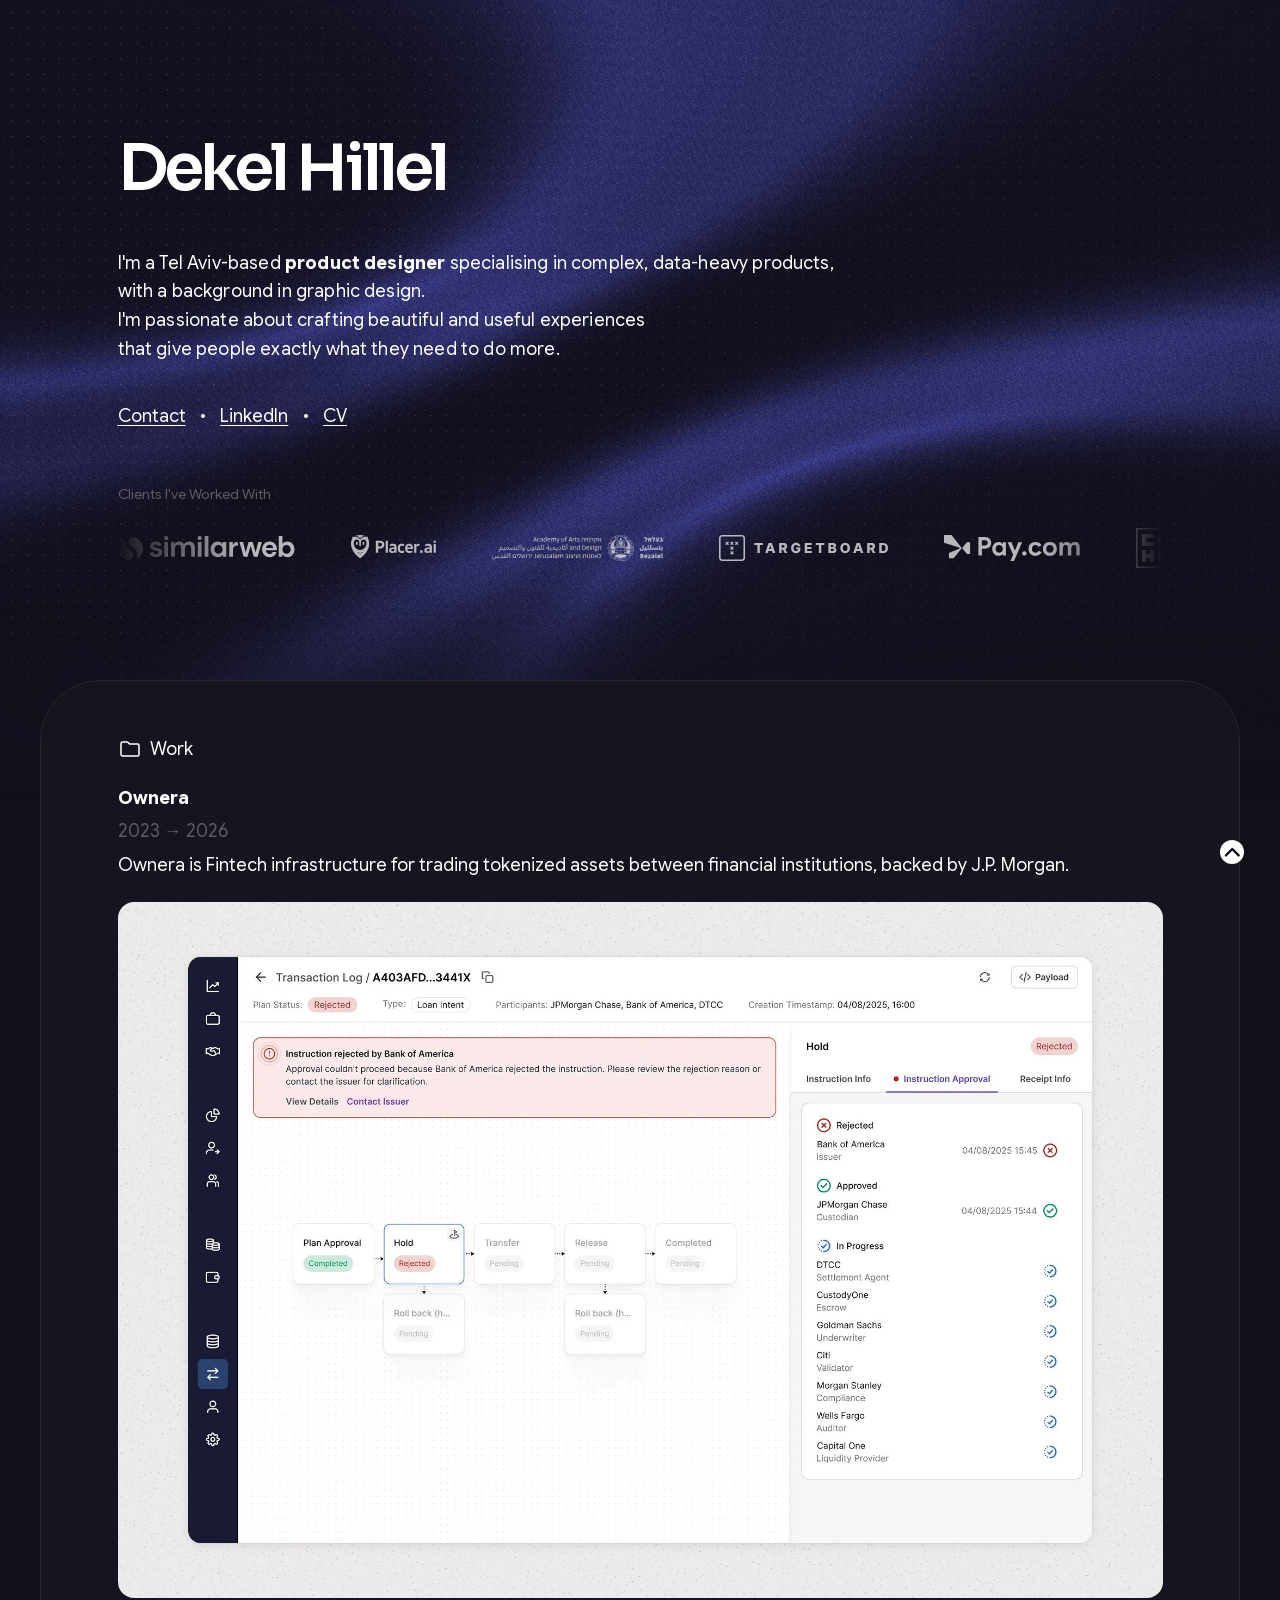
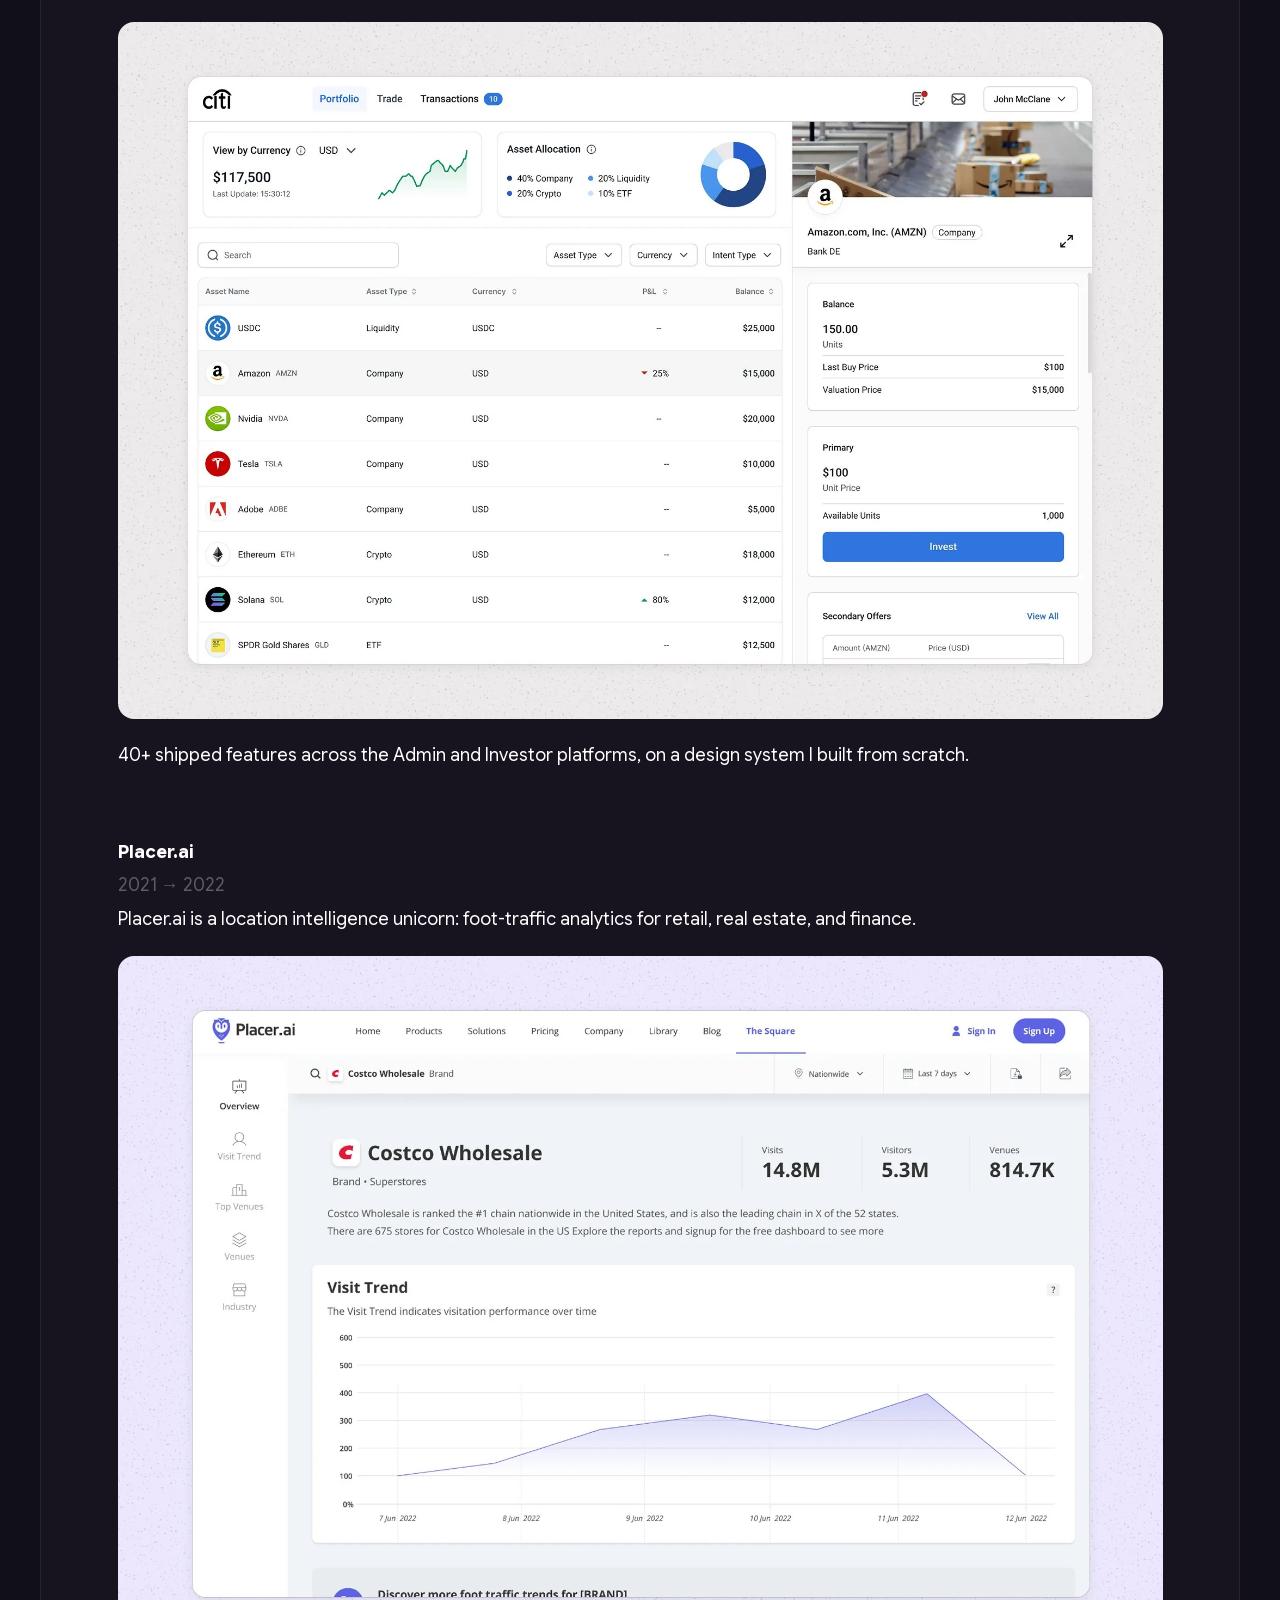
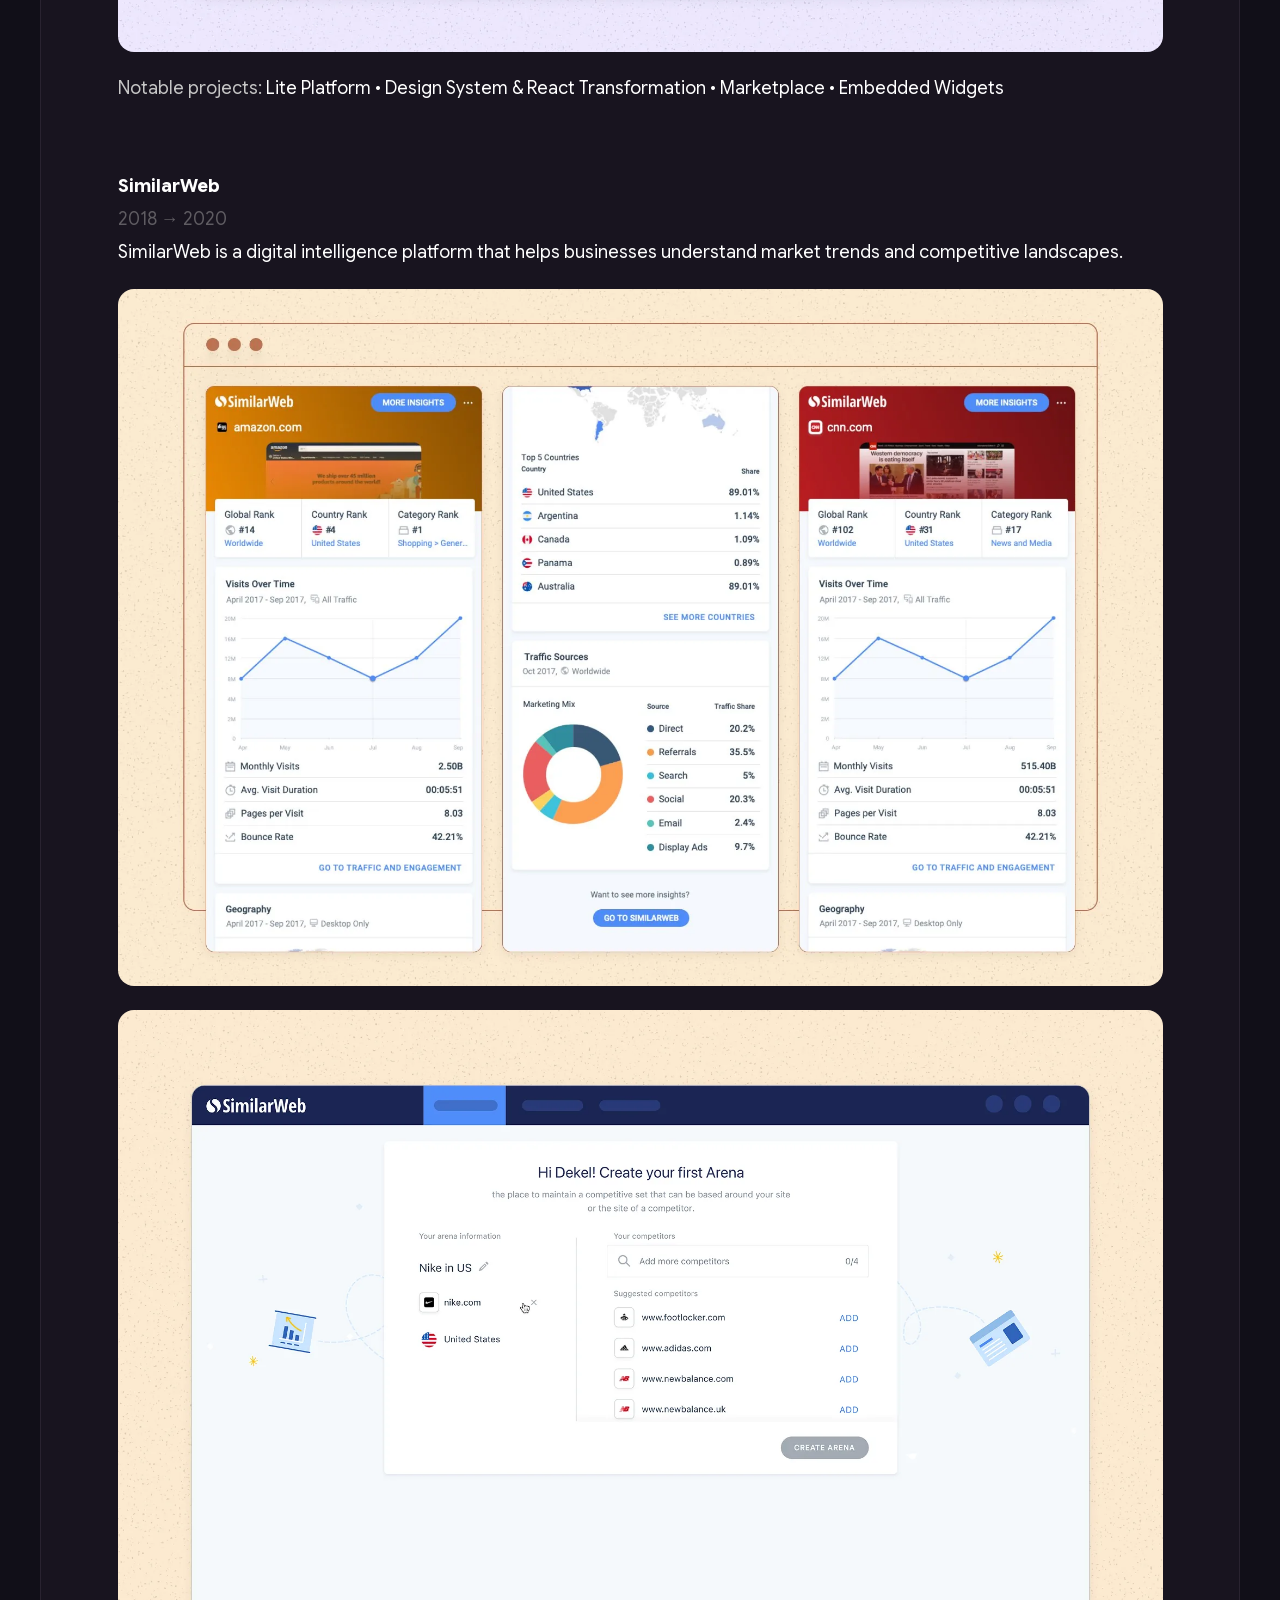
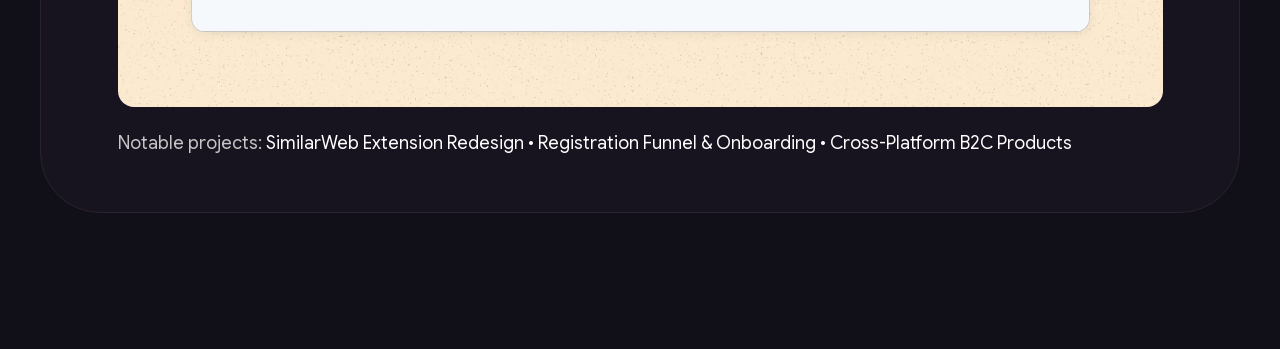
==== index.html @ 6b3a3c07 "CoHo logo: match the mono treatment of the other client logos Recolor the mark from baked-in #c6c6c6" ====
<!DOCTYPE html>
<html lang="en">
<head>
  <meta charset="UTF-8">
  <meta name="viewport" content="width=device-width, initial-scale=1.0">

  <!-- Google tag (gtag.js) -->
  <script async src="https://www.googletagmanager.com/gtag/js?id=G-BXLP0J2923"></script>
  <script>
    window.dataLayer = window.dataLayer || [];
    function gtag(){dataLayer.push(arguments);}
    gtag('js', new Date());

    gtag('config', 'G-BXLP0J2923');
  </script>
  <!-- Hotjar Tracking Code for www.dekelhillel.com -->
  <script>
    (function(h,o,t,j,a,r){
        h.hj=h.hj||function(){(h.hj.q=h.hj.q||[]).push(arguments)};
        h._hjSettings={hjid:2517369,hjsv:6};
        a=o.getElementsByTagName('head')[0];
        r=o.createElement('script');r.async=1;
        r.src=t+h._hjSettings.hjid+j+h._hjSettings.hjsv;
        a.appendChild(r);
    })(window,document,'https://static.hotjar.com/c/hotjar-','.js?sv=');
  </script>

  <!-- ── Primary SEO ─────────────────────────────────────────── -->
  <title>Dekel Hillel - Portfolio</title>
  <meta name="description" content="I'm a Tel Aviv-based product designer specialising in complex, data-heavy products, with a background in graphic design. I'm passionate about crafting beautiful and useful experiences that give people exactly what they need to do more.">
  <meta name="author" content="Dekel Hillel">
  <meta name="robots" content="index, follow">
  <link rel="canonical" href="https://dekelhillel.com/">

  <!-- ── Open Graph (Facebook, LinkedIn, WhatsApp) ───────────── -->
  <meta property="og:type"        content="website">
  <meta property="og:url"         content="https://dekelhillel.com/">
  <meta property="og:site_name"   content="Dekel Hillel">
  <meta property="og:title"       content="Dekel Hillel - Portfolio">
  <meta property="og:description" content="I'm a Tel Aviv-based product designer specialising in complex, data-heavy products, with a background in graphic design. I'm passionate about crafting beautiful and useful experiences that give people exactly what they need to do more.">
  <meta property="og:image"       content="https://dekelhillel.com/og-image.png">
  <meta property="og:image:width"  content="1200">
  <meta property="og:image:height" content="630">
  <meta property="og:image:alt"   content="Dekel Hillel">
  <meta property="og:locale"      content="en_US">

  <!-- ── Twitter / X Card ────────────────────────────────────── -->
  <meta name="twitter:card"        content="summary_large_image">
  <meta name="twitter:title"       content="Dekel Hillel - Portfolio">
  <meta name="twitter:description" content="I'm a Tel Aviv-based product designer specialising in complex, data-heavy products, with a background in graphic design. I'm passionate about crafting beautiful and useful experiences that give people exactly what they need to do more.">
  <meta name="twitter:image"       content="https://dekelhillel.com/og-image.png">
  <meta name="twitter:image:alt"   content="Dekel Hillel, Product Designer">

  <!-- ── Theme color (mobile browser chrome) ─────────────────── -->
  <meta name="theme-color" content="#110f18">

  <!-- ── Favicon ─────────────────────────────────────────────── -->
  <link rel="icon"             type="image/svg+xml"  href="/favicon.svg">
  <link rel="icon"             type="image/png" sizes="32x32" href="/favicon-32.png">
  <link rel="apple-touch-icon" sizes="180x180"       href="/apple-touch-icon.png">

  <!-- ── Structured data (Google Rich Results) ───────────────── -->
  <script type="application/ld+json">
  {
    "@context": "https://schema.org",
    "@type": "Person",
    "name": "Dekel Hillel",
    "url": "https://dekelhillel.com",
    "jobTitle": "Product Designer",
    "description": "I'm a Tel Aviv-based product designer specialising in complex, data-heavy products, with a background in graphic design. I'm passionate about crafting beautiful and useful experiences that give people exactly what they need to do more.",
    "sameAs": [
      "https://www.linkedin.com/in/dekelhillel/"
    ],
    "email": "mailto:h.dekel@gmail.com",
    "knowsAbout": ["Product Design", "UX Design", "B2B SaaS", "Design Systems", "Fintech"]
  }
  </script>

  <!-- ── Self-hosted fonts (same faces, no third-party) ─────── -->
  <link rel="preload" href="/fonts/manrope-800-latin.woff2" as="font" type="font/woff2" crossorigin>
  <link rel="preload" href="/fonts/sora-600-latin.woff2" as="font" type="font/woff2" crossorigin>
  <link rel="preload" href="/fonts/gsf-latin.woff2" as="font" type="font/woff2" crossorigin>

  <!-- Marks JS availability before first paint, so the reveal-on-scroll
       hidden state only ever applies when the script can undo it -->
  <script>document.documentElement.classList.add('js');</script>

  <style>
/* Google Sans Flex math */
@font-face {
  font-family: 'Google Sans Flex';
  font-style: normal;
  font-weight: 400;
  font-stretch: 100%;
  font-display: swap;
  src: url(/fonts/gsf-math.woff2) format('woff2');
  unicode-range: U+0302-0303, U+0305, U+0307-0308, U+0310, U+0312, U+0315, U+031A, U+0326-0327, U+032C, U+032F-0330, U+0332-0333, U+0338, U+033A, U+0346, U+034D, U+0391-03A1, U+03A3-03A9, U+03B1-03C9, U+03D1, U+03D5-03D6, U+03F0-03F1, U+03F4-03F5, U+2016-2017, U+2034-2038, U+203C, U+2040, U+2043, U+2047, U+2050, U+2057, U+205F, U+2070-2071, U+2074-208E, U+2090-209C, U+20D0-20DC, U+20E1, U+20E5-20EF, U+2100-2112, U+2114-2115, U+2117-2121, U+2123-214F, U+2190, U+2192, U+2194-21AE, U+21B0-21E5, U+21F1-21F2, U+21F4-2211, U+2213-2214, U+2216-22FF, U+2308-230B, U+2310, U+2319, U+231C-2321, U+2336-237A, U+237C, U+2395, U+239B-23B7, U+23D0, U+23DC-23E1, U+2474-2475, U+25AF, U+25B3, U+25B7, U+25BD, U+25C1, U+25CA, U+25CC, U+25FB, U+266D-266F, U+27C0-27FF, U+2900-2AFF, U+2B0E-2B11, U+2B30-2B4C, U+2BFE, U+3030, U+FF5B, U+FF5D, U+1D400-1D7FF, U+1EE00-1EEFF;
}
/* Google Sans Flex symbols */
@font-face {
  font-family: 'Google Sans Flex';
  font-style: normal;
  font-weight: 400;
  font-stretch: 100%;
  font-display: swap;
  src: url(/fonts/gsf-symbols.woff2) format('woff2');
  unicode-range: U+0001-000C, U+000E-001F, U+007F-009F, U+20DD-20E0, U+20E2-20E4, U+2150-218F, U+2190, U+2192, U+2194-2199, U+21AF, U+21E6-21F0, U+21F3, U+2218-2219, U+2299, U+22C4-22C6, U+2300-243F, U+2440-244A, U+2460-24FF, U+25A0-27BF, U+2800-28FF, U+2921-2922, U+2981, U+29BF, U+29EB, U+2B00-2BFF, U+4DC0-4DFF, U+FFF9-FFFB, U+10140-1018E, U+10190-1019C, U+101A0, U+101D0-101FD, U+102E0-102FB, U+10E60-10E7E, U+1D2C0-1D2D3, U+1D2E0-1D37F, U+1F000-1F0FF, U+1F100-1F1AD, U+1F1E6-1F1FF, U+1F30D-1F30F, U+1F315, U+1F31C, U+1F31E, U+1F320-1F32C, U+1F336, U+1F378, U+1F37D, U+1F382, U+1F393-1F39F, U+1F3A7-1F3A8, U+1F3AC-1F3AF, U+1F3C2, U+1F3C4-1F3C6, U+1F3CA-1F3CE, U+1F3D4-1F3E0, U+1F3ED, U+1F3F1-1F3F3, U+1F3F5-1F3F7, U+1F408, U+1F415, U+1F41F, U+1F426, U+1F43F, U+1F441-1F442, U+1F444, U+1F446-1F449, U+1F44C-1F44E, U+1F453, U+1F46A, U+1F47D, U+1F4A3, U+1F4B0, U+1F4B3, U+1F4B9, U+1F4BB, U+1F4BF, U+1F4C8-1F4CB, U+1F4D6, U+1F4DA, U+1F4DF, U+1F4E3-1F4E6, U+1F4EA-1F4ED, U+1F4F7, U+1F4F9-1F4FB, U+1F4FD-1F4FE, U+1F503, U+1F507-1F50B, U+1F50D, U+1F512-1F513, U+1F53E-1F54A, U+1F54F-1F5FA, U+1F610, U+1F650-1F67F, U+1F687, U+1F68D, U+1F691, U+1F694, U+1F698, U+1F6AD, U+1F6B2, U+1F6B9-1F6BA, U+1F6BC, U+1F6C6-1F6CF, U+1F6D3-1F6D7, U+1F6E0-1F6EA, U+1F6F0-1F6F3, U+1F6F7-1F6FC, U+1F700-1F7FF, U+1F800-1F80B, U+1F810-1F847, U+1F850-1F859, U+1F860-1F887, U+1F890-1F8AD, U+1F8B0-1F8BB, U+1F8C0-1F8C1, U+1F900-1F90B, U+1F93B, U+1F946, U+1F984, U+1F996, U+1F9E9, U+1FA00-1FA6F, U+1FA70-1FA7C, U+1FA80-1FA89, U+1FA8F-1FAC6, U+1FACE-1FADC, U+1FADF-1FAE9, U+1FAF0-1FAF8, U+1FB00-1FBFF;
}
/* Google Sans Flex latin-ext */
@font-face {
  font-family: 'Google Sans Flex';
  font-style: normal;
  font-weight: 400;
  font-stretch: 100%;
  font-display: swap;
  src: url(/fonts/gsf-latin-ext.woff2) format('woff2');
  unicode-range: U+0100-02BA, U+02BD-02C5, U+02C7-02CC, U+02CE-02D7, U+02DD-02FF, U+0304, U+0308, U+0329, U+1D00-1DBF, U+1E00-1E9F, U+1EF2-1EFF, U+2020, U+20A0-20AB, U+20AD-20C0, U+2113, U+2C60-2C7F, U+A720-A7FF;
}
/* Google Sans Flex latin */
@font-face {
  font-family: 'Google Sans Flex';
  font-style: normal;
  font-weight: 400;
  font-stretch: 100%;
  font-display: swap;
  src: url(/fonts/gsf-latin.woff2) format('woff2');
  unicode-range: U+0000-00FF, U+0131, U+0152-0153, U+02BB-02BC, U+02C6, U+02DA, U+02DC, U+0304, U+0308, U+0329, U+2000-206F, U+20AC, U+2122, U+2191, U+2193, U+2212, U+2215, U+FEFF, U+FFFD;
}
/* Google Sans Flex math */
@font-face {
  font-family: 'Google Sans Flex';
  font-style: normal;
  font-weight: 500;
  font-stretch: 100%;
  font-display: swap;
  src: url(/fonts/gsf-math.woff2) format('woff2');
  unicode-range: U+0302-0303, U+0305, U+0307-0308, U+0310, U+0312, U+0315, U+031A, U+0326-0327, U+032C, U+032F-0330, U+0332-0333, U+0338, U+033A, U+0346, U+034D, U+0391-03A1, U+03A3-03A9, U+03B1-03C9, U+03D1, U+03D5-03D6, U+03F0-03F1, U+03F4-03F5, U+2016-2017, U+2034-2038, U+203C, U+2040, U+2043, U+2047, U+2050, U+2057, U+205F, U+2070-2071, U+2074-208E, U+2090-209C, U+20D0-20DC, U+20E1, U+20E5-20EF, U+2100-2112, U+2114-2115, U+2117-2121, U+2123-214F, U+2190, U+2192, U+2194-21AE, U+21B0-21E5, U+21F1-21F2, U+21F4-2211, U+2213-2214, U+2216-22FF, U+2308-230B, U+2310, U+2319, U+231C-2321, U+2336-237A, U+237C, U+2395, U+239B-23B7, U+23D0, U+23DC-23E1, U+2474-2475, U+25AF, U+25B3, U+25B7, U+25BD, U+25C1, U+25CA, U+25CC, U+25FB, U+266D-266F, U+27C0-27FF, U+2900-2AFF, U+2B0E-2B11, U+2B30-2B4C, U+2BFE, U+3030, U+FF5B, U+FF5D, U+1D400-1D7FF, U+1EE00-1EEFF;
}
/* Google Sans Flex symbols */
@font-face {
  font-family: 'Google Sans Flex';
  font-style: normal;
  font-weight: 500;
  font-stretch: 100%;
  font-display: swap;
  src: url(/fonts/gsf-symbols.woff2) format('woff2');
  unicode-range: U+0001-000C, U+000E-001F, U+007F-009F, U+20DD-20E0, U+20E2-20E4, U+2150-218F, U+2190, U+2192, U+2194-2199, U+21AF, U+21E6-21F0, U+21F3, U+2218-2219, U+2299, U+22C4-22C6, U+2300-243F, U+2440-244A, U+2460-24FF, U+25A0-27BF, U+2800-28FF, U+2921-2922, U+2981, U+29BF, U+29EB, U+2B00-2BFF, U+4DC0-4DFF, U+FFF9-FFFB, U+10140-1018E, U+10190-1019C, U+101A0, U+101D0-101FD, U+102E0-102FB, U+10E60-10E7E, U+1D2C0-1D2D3, U+1D2E0-1D37F, U+1F000-1F0FF, U+1F100-1F1AD, U+1F1E6-1F1FF, U+1F30D-1F30F, U+1F315, U+1F31C, U+1F31E, U+1F320-1F32C, U+1F336, U+1F378, U+1F37D, U+1F382, U+1F393-1F39F, U+1F3A7-1F3A8, U+1F3AC-1F3AF, U+1F3C2, U+1F3C4-1F3C6, U+1F3CA-1F3CE, U+1F3D4-1F3E0, U+1F3ED, U+1F3F1-1F3F3, U+1F3F5-1F3F7, U+1F408, U+1F415, U+1F41F, U+1F426, U+1F43F, U+1F441-1F442, U+1F444, U+1F446-1F449, U+1F44C-1F44E, U+1F453, U+1F46A, U+1F47D, U+1F4A3, U+1F4B0, U+1F4B3, U+1F4B9, U+1F4BB, U+1F4BF, U+1F4C8-1F4CB, U+1F4D6, U+1F4DA, U+1F4DF, U+1F4E3-1F4E6, U+1F4EA-1F4ED, U+1F4F7, U+1F4F9-1F4FB, U+1F4FD-1F4FE, U+1F503, U+1F507-1F50B, U+1F50D, U+1F512-1F513, U+1F53E-1F54A, U+1F54F-1F5FA, U+1F610, U+1F650-1F67F, U+1F687, U+1F68D, U+1F691, U+1F694, U+1F698, U+1F6AD, U+1F6B2, U+1F6B9-1F6BA, U+1F6BC, U+1F6C6-1F6CF, U+1F6D3-1F6D7, U+1F6E0-1F6EA, U+1F6F0-1F6F3, U+1F6F7-1F6FC, U+1F700-1F7FF, U+1F800-1F80B, U+1F810-1F847, U+1F850-1F859, U+1F860-1F887, U+1F890-1F8AD, U+1F8B0-1F8BB, U+1F8C0-1F8C1, U+1F900-1F90B, U+1F93B, U+1F946, U+1F984, U+1F996, U+1F9E9, U+1FA00-1FA6F, U+1FA70-1FA7C, U+1FA80-1FA89, U+1FA8F-1FAC6, U+1FACE-1FADC, U+1FADF-1FAE9, U+1FAF0-1FAF8, U+1FB00-1FBFF;
}
/* Google Sans Flex latin-ext */
@font-face {
  font-family: 'Google Sans Flex';
  font-style: normal;
  font-weight: 500;
  font-stretch: 100%;
  font-display: swap;
  src: url(/fonts/gsf-latin-ext.woff2) format('woff2');
  unicode-range: U+0100-02BA, U+02BD-02C5, U+02C7-02CC, U+02CE-02D7, U+02DD-02FF, U+0304, U+0308, U+0329, U+1D00-1DBF, U+1E00-1E9F, U+1EF2-1EFF, U+2020, U+20A0-20AB, U+20AD-20C0, U+2113, U+2C60-2C7F, U+A720-A7FF;
}
/* Google Sans Flex latin */
@font-face {
  font-family: 'Google Sans Flex';
  font-style: normal;
  font-weight: 500;
  font-stretch: 100%;
  font-display: swap;
  src: url(/fonts/gsf-latin.woff2) format('woff2');
  unicode-range: U+0000-00FF, U+0131, U+0152-0153, U+02BB-02BC, U+02C6, U+02DA, U+02DC, U+0304, U+0308, U+0329, U+2000-206F, U+20AC, U+2122, U+2191, U+2193, U+2212, U+2215, U+FEFF, U+FFFD;
}
/* Google Sans Flex math */
@font-face {
  font-family: 'Google Sans Flex';
  font-style: normal;
  font-weight: 600;
  font-stretch: 100%;
  font-display: swap;
  src: url(/fonts/gsf-math.woff2) format('woff2');
  unicode-range: U+0302-0303, U+0305, U+0307-0308, U+0310, U+0312, U+0315, U+031A, U+0326-0327, U+032C, U+032F-0330, U+0332-0333, U+0338, U+033A, U+0346, U+034D, U+0391-03A1, U+03A3-03A9, U+03B1-03C9, U+03D1, U+03D5-03D6, U+03F0-03F1, U+03F4-03F5, U+2016-2017, U+2034-2038, U+203C, U+2040, U+2043, U+2047, U+2050, U+2057, U+205F, U+2070-2071, U+2074-208E, U+2090-209C, U+20D0-20DC, U+20E1, U+20E5-20EF, U+2100-2112, U+2114-2115, U+2117-2121, U+2123-214F, U+2190, U+2192, U+2194-21AE, U+21B0-21E5, U+21F1-21F2, U+21F4-2211, U+2213-2214, U+2216-22FF, U+2308-230B, U+2310, U+2319, U+231C-2321, U+2336-237A, U+237C, U+2395, U+239B-23B7, U+23D0, U+23DC-23E1, U+2474-2475, U+25AF, U+25B3, U+25B7, U+25BD, U+25C1, U+25CA, U+25CC, U+25FB, U+266D-266F, U+27C0-27FF, U+2900-2AFF, U+2B0E-2B11, U+2B30-2B4C, U+2BFE, U+3030, U+FF5B, U+FF5D, U+1D400-1D7FF, U+1EE00-1EEFF;
}
/* Google Sans Flex symbols */
@font-face {
  font-family: 'Google Sans Flex';
  font-style: normal;
  font-weight: 600;
  font-stretch: 100%;
  font-display: swap;
  src: url(/fonts/gsf-symbols.woff2) format('woff2');
  unicode-range: U+0001-000C, U+000E-001F, U+007F-009F, U+20DD-20E0, U+20E2-20E4, U+2150-218F, U+2190, U+2192, U+2194-2199, U+21AF, U+21E6-21F0, U+21F3, U+2218-2219, U+2299, U+22C4-22C6, U+2300-243F, U+2440-244A, U+2460-24FF, U+25A0-27BF, U+2800-28FF, U+2921-2922, U+2981, U+29BF, U+29EB, U+2B00-2BFF, U+4DC0-4DFF, U+FFF9-FFFB, U+10140-1018E, U+10190-1019C, U+101A0, U+101D0-101FD, U+102E0-102FB, U+10E60-10E7E, U+1D2C0-1D2D3, U+1D2E0-1D37F, U+1F000-1F0FF, U+1F100-1F1AD, U+1F1E6-1F1FF, U+1F30D-1F30F, U+1F315, U+1F31C, U+1F31E, U+1F320-1F32C, U+1F336, U+1F378, U+1F37D, U+1F382, U+1F393-1F39F, U+1F3A7-1F3A8, U+1F3AC-1F3AF, U+1F3C2, U+1F3C4-1F3C6, U+1F3CA-1F3CE, U+1F3D4-1F3E0, U+1F3ED, U+1F3F1-1F3F3, U+1F3F5-1F3F7, U+1F408, U+1F415, U+1F41F, U+1F426, U+1F43F, U+1F441-1F442, U+1F444, U+1F446-1F449, U+1F44C-1F44E, U+1F453, U+1F46A, U+1F47D, U+1F4A3, U+1F4B0, U+1F4B3, U+1F4B9, U+1F4BB, U+1F4BF, U+1F4C8-1F4CB, U+1F4D6, U+1F4DA, U+1F4DF, U+1F4E3-1F4E6, U+1F4EA-1F4ED, U+1F4F7, U+1F4F9-1F4FB, U+1F4FD-1F4FE, U+1F503, U+1F507-1F50B, U+1F50D, U+1F512-1F513, U+1F53E-1F54A, U+1F54F-1F5FA, U+1F610, U+1F650-1F67F, U+1F687, U+1F68D, U+1F691, U+1F694, U+1F698, U+1F6AD, U+1F6B2, U+1F6B9-1F6BA, U+1F6BC, U+1F6C6-1F6CF, U+1F6D3-1F6D7, U+1F6E0-1F6EA, U+1F6F0-1F6F3, U+1F6F7-1F6FC, U+1F700-1F7FF, U+1F800-1F80B, U+1F810-1F847, U+1F850-1F859, U+1F860-1F887, U+1F890-1F8AD, U+1F8B0-1F8BB, U+1F8C0-1F8C1, U+1F900-1F90B, U+1F93B, U+1F946, U+1F984, U+1F996, U+1F9E9, U+1FA00-1FA6F, U+1FA70-1FA7C, U+1FA80-1FA89, U+1FA8F-1FAC6, U+1FACE-1FADC, U+1FADF-1FAE9, U+1FAF0-1FAF8, U+1FB00-1FBFF;
}
/* Google Sans Flex latin-ext */
@font-face {
  font-family: 'Google Sans Flex';
  font-style: normal;
  font-weight: 600;
  font-stretch: 100%;
  font-display: swap;
  src: url(/fonts/gsf-latin-ext.woff2) format('woff2');
  unicode-range: U+0100-02BA, U+02BD-02C5, U+02C7-02CC, U+02CE-02D7, U+02DD-02FF, U+0304, U+0308, U+0329, U+1D00-1DBF, U+1E00-1E9F, U+1EF2-1EFF, U+2020, U+20A0-20AB, U+20AD-20C0, U+2113, U+2C60-2C7F, U+A720-A7FF;
}
/* Google Sans Flex latin */
@font-face {
  font-family: 'Google Sans Flex';
  font-style: normal;
  font-weight: 600;
  font-stretch: 100%;
  font-display: swap;
  src: url(/fonts/gsf-latin.woff2) format('woff2');
  unicode-range: U+0000-00FF, U+0131, U+0152-0153, U+02BB-02BC, U+02C6, U+02DA, U+02DC, U+0304, U+0308, U+0329, U+2000-206F, U+20AC, U+2122, U+2191, U+2193, U+2212, U+2215, U+FEFF, U+FFFD;
}
/* Google Sans Flex math */
@font-face {
  font-family: 'Google Sans Flex';
  font-style: normal;
  font-weight: 700;
  font-stretch: 100%;
  font-display: swap;
  src: url(/fonts/gsf-math.woff2) format('woff2');
  unicode-range: U+0302-0303, U+0305, U+0307-0308, U+0310, U+0312, U+0315, U+031A, U+0326-0327, U+032C, U+032F-0330, U+0332-0333, U+0338, U+033A, U+0346, U+034D, U+0391-03A1, U+03A3-03A9, U+03B1-03C9, U+03D1, U+03D5-03D6, U+03F0-03F1, U+03F4-03F5, U+2016-2017, U+2034-2038, U+203C, U+2040, U+2043, U+2047, U+2050, U+2057, U+205F, U+2070-2071, U+2074-208E, U+2090-209C, U+20D0-20DC, U+20E1, U+20E5-20EF, U+2100-2112, U+2114-2115, U+2117-2121, U+2123-214F, U+2190, U+2192, U+2194-21AE, U+21B0-21E5, U+21F1-21F2, U+21F4-2211, U+2213-2214, U+2216-22FF, U+2308-230B, U+2310, U+2319, U+231C-2321, U+2336-237A, U+237C, U+2395, U+239B-23B7, U+23D0, U+23DC-23E1, U+2474-2475, U+25AF, U+25B3, U+25B7, U+25BD, U+25C1, U+25CA, U+25CC, U+25FB, U+266D-266F, U+27C0-27FF, U+2900-2AFF, U+2B0E-2B11, U+2B30-2B4C, U+2BFE, U+3030, U+FF5B, U+FF5D, U+1D400-1D7FF, U+1EE00-1EEFF;
}
/* Google Sans Flex symbols */
@font-face {
  font-family: 'Google Sans Flex';
  font-style: normal;
  font-weight: 700;
  font-stretch: 100%;
  font-display: swap;
  src: url(/fonts/gsf-symbols.woff2) format('woff2');
  unicode-range: U+0001-000C, U+000E-001F, U+007F-009F, U+20DD-20E0, U+20E2-20E4, U+2150-218F, U+2190, U+2192, U+2194-2199, U+21AF, U+21E6-21F0, U+21F3, U+2218-2219, U+2299, U+22C4-22C6, U+2300-243F, U+2440-244A, U+2460-24FF, U+25A0-27BF, U+2800-28FF, U+2921-2922, U+2981, U+29BF, U+29EB, U+2B00-2BFF, U+4DC0-4DFF, U+FFF9-FFFB, U+10140-1018E, U+10190-1019C, U+101A0, U+101D0-101FD, U+102E0-102FB, U+10E60-10E7E, U+1D2C0-1D2D3, U+1D2E0-1D37F, U+1F000-1F0FF, U+1F100-1F1AD, U+1F1E6-1F1FF, U+1F30D-1F30F, U+1F315, U+1F31C, U+1F31E, U+1F320-1F32C, U+1F336, U+1F378, U+1F37D, U+1F382, U+1F393-1F39F, U+1F3A7-1F3A8, U+1F3AC-1F3AF, U+1F3C2, U+1F3C4-1F3C6, U+1F3CA-1F3CE, U+1F3D4-1F3E0, U+1F3ED, U+1F3F1-1F3F3, U+1F3F5-1F3F7, U+1F408, U+1F415, U+1F41F, U+1F426, U+1F43F, U+1F441-1F442, U+1F444, U+1F446-1F449, U+1F44C-1F44E, U+1F453, U+1F46A, U+1F47D, U+1F4A3, U+1F4B0, U+1F4B3, U+1F4B9, U+1F4BB, U+1F4BF, U+1F4C8-1F4CB, U+1F4D6, U+1F4DA, U+1F4DF, U+1F4E3-1F4E6, U+1F4EA-1F4ED, U+1F4F7, U+1F4F9-1F4FB, U+1F4FD-1F4FE, U+1F503, U+1F507-1F50B, U+1F50D, U+1F512-1F513, U+1F53E-1F54A, U+1F54F-1F5FA, U+1F610, U+1F650-1F67F, U+1F687, U+1F68D, U+1F691, U+1F694, U+1F698, U+1F6AD, U+1F6B2, U+1F6B9-1F6BA, U+1F6BC, U+1F6C6-1F6CF, U+1F6D3-1F6D7, U+1F6E0-1F6EA, U+1F6F0-1F6F3, U+1F6F7-1F6FC, U+1F700-1F7FF, U+1F800-1F80B, U+1F810-1F847, U+1F850-1F859, U+1F860-1F887, U+1F890-1F8AD, U+1F8B0-1F8BB, U+1F8C0-1F8C1, U+1F900-1F90B, U+1F93B, U+1F946, U+1F984, U+1F996, U+1F9E9, U+1FA00-1FA6F, U+1FA70-1FA7C, U+1FA80-1FA89, U+1FA8F-1FAC6, U+1FACE-1FADC, U+1FADF-1FAE9, U+1FAF0-1FAF8, U+1FB00-1FBFF;
}
/* Google Sans Flex latin-ext */
@font-face {
  font-family: 'Google Sans Flex';
  font-style: normal;
  font-weight: 700;
  font-stretch: 100%;
  font-display: swap;
  src: url(/fonts/gsf-latin-ext.woff2) format('woff2');
  unicode-range: U+0100-02BA, U+02BD-02C5, U+02C7-02CC, U+02CE-02D7, U+02DD-02FF, U+0304, U+0308, U+0329, U+1D00-1DBF, U+1E00-1E9F, U+1EF2-1EFF, U+2020, U+20A0-20AB, U+20AD-20C0, U+2113, U+2C60-2C7F, U+A720-A7FF;
}
/* Google Sans Flex latin */
@font-face {
  font-family: 'Google Sans Flex';
  font-style: normal;
  font-weight: 700;
  font-stretch: 100%;
  font-display: swap;
  src: url(/fonts/gsf-latin.woff2) format('woff2');
  unicode-range: U+0000-00FF, U+0131, U+0152-0153, U+02BB-02BC, U+02C6, U+02DA, U+02DC, U+0304, U+0308, U+0329, U+2000-206F, U+20AC, U+2122, U+2191, U+2193, U+2212, U+2215, U+FEFF, U+FFFD;
}
/* Manrope latin-ext */
@font-face {
  font-family: 'Manrope';
  font-style: normal;
  font-weight: 800;
  font-display: swap;
  src: url(/fonts/manrope-800-latin-ext.woff2) format('woff2');
  unicode-range: U+0100-02BA, U+02BD-02C5, U+02C7-02CC, U+02CE-02D7, U+02DD-02FF, U+0304, U+0308, U+0329, U+1D00-1DBF, U+1E00-1E9F, U+1EF2-1EFF, U+2020, U+20A0-20AB, U+20AD-20C0, U+2113, U+2C60-2C7F, U+A720-A7FF;
}
/* Manrope latin */
@font-face {
  font-family: 'Manrope';
  font-style: normal;
  font-weight: 800;
  font-display: swap;
  src: url(/fonts/manrope-800-latin.woff2) format('woff2');
  unicode-range: U+0000-00FF, U+0131, U+0152-0153, U+02BB-02BC, U+02C6, U+02DA, U+02DC, U+0304, U+0308, U+0329, U+2000-206F, U+20AC, U+2122, U+2191, U+2193, U+2212, U+2215, U+FEFF, U+FFFD;
}
/* Sora latin */
@font-face {
  font-family: 'Sora';
  font-style: normal;
  font-weight: 600;
  font-display: swap;
  src: url(/fonts/sora-600-latin.woff2) format('woff2');
  unicode-range: U+0000-00FF, U+0131, U+0152-0153, U+02BB-02BC, U+02C6, U+02DA, U+02DC, U+0304, U+0308, U+0329, U+2000-206F, U+20AC, U+2122, U+2191, U+2193, U+2212, U+2215, U+FEFF, U+FFFD;
}

    *, *::before, *::after {
      box-sizing: border-box;
      margin: 0;
      padding: 0;
    }

    :root {
      --bg: #110f18;            /* page background */
      --card: #18141f;          /* work card background */
      --card-border: #292330;   /* work card border */
      --text: #ffffff;          /* primary text */
      --secondary: #5f5c62;     /* dates */
      --muted: #c6c6c6;         /* "Notable projects:" label */
      --font-heading: 'Sora', sans-serif;
      --font-body: 'Google Sans Flex', 'DM Sans', sans-serif;
    }

    html {
      /* Native fallback when Lenis isn't running */
      scroll-behavior: smooth;
      background: var(--bg);
      /* iOS Safari: block horizontal panning — body alone isn't enough */
      overflow-x: hidden;
      overflow-x: clip;
      -webkit-text-size-adjust: 100%;
      text-size-adjust: 100%;
    }

    body {
      background: var(--bg);
      color: var(--text);
      font-family: var(--font-body);
      font-size: 1.125rem;  /* 18px */
      line-height: 1.4;
      overflow-x: hidden;
      overflow-x: clip;
      position: relative;
      -webkit-font-smoothing: antialiased;
      -moz-osx-font-smoothing: grayscale;
    }

    .page {
      position: relative;
      z-index: 1;
      display: flex;
      flex-direction: column;
      align-items: center;
      padding: 0 40px 136px;
    }

    a {
      color: inherit;
    }

    /* ============================================================
       SMOOTH SCROLLING (Lenis)
       Lenis stamps these classes on <html> when active; native
       smooth-scrolling must be off so the two don't fight.
    ============================================================ */
    .lenis.lenis-smooth {
      scroll-behavior: auto !important;
    }

    /* ============================================================
       REVEAL ON SCROLL
       [data-reveal] elements rise 24px and fade in the first time
       they enter the viewport (see js/scroll-effects.js). Gated on
       html.js so content is never hidden when JS is unavailable.
    ============================================================ */
    .js [data-reveal] {
      opacity: 0;
      transform: translateY(24px);
      transition: opacity 0.6s ease, transform 0.6s ease;
    }

    .js [data-reveal].is-revealed {
      opacity: 1;
      transform: translateY(0);
    }

    @media (prefers-reduced-motion: reduce) {
      .js [data-reveal] {
        opacity: 1;
        transform: none;
        transition: none;
      }
    }

    /* ============================================================
       HERO
       Two layered background effects behind the content:
       ColorBends (WebGL color-blend shader) underneath and
       DotField (interactive dot grid) on top.
    ============================================================ */
    .hero {
      position: relative;
      display: flex;
      flex-direction: column;
      align-items: center;
      justify-content: center;
      min-height: 800px;
      padding: 80px 40px;
      width: 100%;
      background: #110F18;
      overflow: hidden;
    }

    .hero-bg {
      position: absolute;
      inset: 0;
      z-index: 0;
      pointer-events: none;
      -webkit-mask-image: linear-gradient(to bottom, #000 72%, transparent 100%);
              mask-image: linear-gradient(to bottom, #000 72%, transparent 100%);
    }

    .hero-bends,
    .hero-dots {
      position: absolute;
      inset: 0;
      overflow: hidden;
      /* Preloading state: layers stay hidden (showing the #110F18
         background) until the first frame has rendered, preventing
         the white-canvas flash on hard refresh */
      opacity: 0;
      transition: opacity 0.8s ease;
    }

    .hero-bg.fx-ready .hero-bends,
    .hero-bg.fx-ready .hero-dots {
      opacity: 1;
    }

    .hero-bends { z-index: 0; }
    .hero-dots  { z-index: 1; }

    .hero-bends canvas,
    .hero-dots canvas,
    .hero-dots svg {
      position: absolute;
      inset: 0;
      width: 100%;
      height: 100%;
      display: block;
    }

    /* Hero content shares the work card's 1045px content column so its
       left edge lines up with the Work label / company names below */
    .hero-inner {
      position: relative;
      z-index: 2;
      display: flex;
      flex-direction: column;
      align-items: flex-start;
      gap: 40px;
      width: 100%;
      max-width: 1045px;
    }

    .hero h1 {
      font-family: var(--font-heading);
      font-weight: 600;
      font-size: 4rem;          /* 64px */
      letter-spacing: -0.06em;  /* -4.32px at 72px, scales with size */
      line-height: normal;
    }

    .hero .intro {
      max-width: 760px;  /* keeps line length readable within the wider column */
      line-height: 1.6;
      letter-spacing: 0.16px;
      overflow-wrap: break-word;
    }

    /* Manual line breaks only where there's room; on narrow screens
       the text wraps naturally instead */
    @media (max-width: 900px) {
      .wide-only { display: none; }
    }

    .hero .intro b {
      font-weight: 700;
    }

    .contact-links {
      display: flex;
      align-items: center;
      gap: 0.8em;  /* tracks the text size across breakpoints */
      line-height: 1.4;
    }

    .contact-links a {
      color: var(--text);
      text-decoration: underline;
      text-underline-position: from-font;
      transition: text-decoration-color 0.2s ease;
    }

    .contact-links a:hover {
      text-decoration-color: #FF0000;
    }

    /* ============================================================
       CLIENTS MARQUEE
       Infinite horizontal logo strip, edge-faded — same "Framer
       infinite scroll" pattern as superfine.studio, done in plain
       CSS: the track's logo list is duplicated once and animated
       from translateX(0) to translateX(-50%) for a seamless loop.
    ============================================================ */
    .clients {
      display: flex;
      flex-direction: column;
      align-items: flex-start;
      gap: 24px;
      width: 100%;
      margin-top: 16px;
    }

    .clients-label {
      font-size: 0.875rem; /* 14px */
      color: var(--secondary);
    }

    .clients-marquee {
      width: 100%;
      overflow: hidden;
      -webkit-mask-image: linear-gradient(to right, transparent 0%, #000 12%, #000 88%, transparent 100%);
              mask-image: linear-gradient(to right, transparent 0%, #000 12%, #000 88%, transparent 100%);
    }

    .clients-track {
      display: flex;
      align-items: center;
      gap: 56px;
      width: max-content;
      animation: clients-scroll 64s linear infinite;
    }

    @keyframes clients-scroll {
      from { transform: translateX(0); }
      to { transform: translateX(-50%); }
    }

    .clients-logo {
      display: block;
      height: 26px;
      width: auto;
      flex-shrink: 0;
      opacity: 0.7;
    }

    /* pure-black exports get flipped to white so they read on the
       dark hero; CoHo's mark already ships pre-colored, so it's left as-is */
    .clients-logo.is-mono {
      filter: invert(1);
    }

    /* icon-only marks (no wordmark) read as noise at the wordmarks' height -
       scale up and de-dim so fine detail stays legible */
    .clients-logo.is-mark {
      height: 40px;
      opacity: 0.85;
    }

    @media (prefers-reduced-motion: reduce) {
      .clients-track {
        animation: none;
      }
    }

    /* ============================================================
       WORK CARD
    ============================================================ */
    .work {
      background: var(--card);
      border: 1px solid var(--card-border);
      border-radius: 60px;
      position: relative;
      z-index: 2;
      width: 1237px;
      max-width: 100%;
      padding: 80px 56px 56px;
      display: flex;
      flex-direction: column;
      align-items: center;
      gap: 24px;
    }

    .work > * {
      width: 100%;
      max-width: 1045px;
    }

    .work-header {
      display: flex;
      align-items: flex-start;
      gap: 8px;
    }

    .work-header svg {
      width: 24px;
      height: 24px;
      flex-shrink: 0;
    }

    .company {
      display: flex;
      flex-direction: column;
      gap: 8px;
    }

    .company h2 {
      font-size: 1em;  /* same as body text */
      font-weight: 700;
      line-height: 1.4;
    }

    .company .dates {
      color: var(--secondary);
    }

    .case-link {
      display: flex;
      align-items: center;
      gap: 8px;
      color: var(--text);
      text-decoration: none;
    }

    .case-link span {
      font-size: 1.5rem;  /* 24px */
      line-height: 1.4;
      text-decoration: underline;
      text-underline-position: from-font;
      overflow-wrap: break-word;
      transition: text-decoration-color 0.2s ease;
    }

    .case-link:hover span {
      text-decoration-color: #FF0000;
    }

    .case-link svg {
      width: 32px;
      height: 32px;
      flex-shrink: 0;
    }

    .shot {
      display: block;
      aspect-ratio: 1920 / 1280;
      border-radius: 16px;
      overflow: hidden;
      position: relative;
      background: #211c2a;  /* skeleton base while the image loads */
    }

    .shot::before {
      /* skeleton shimmer sweep */
      content: "";
      position: absolute;
      inset: 0;
      background: linear-gradient(100deg, transparent 35%, rgba(255, 255, 255, 0.07) 50%, transparent 65%);
      transform: translateX(-100%);
      animation: shimmer 1.4s ease-in-out infinite;
    }

    .shot picture {
      display: block;
      width: 100%;
      height: 100%;
    }

    .shot img {
      display: block;
      width: 100%;
      height: 100%;
      object-fit: cover;
      position: relative;
      opacity: 0;
      transition: opacity 0.5s ease, transform 0.6s cubic-bezier(0.2, 0.6, 0.2, 1);
    }

    a.shot img {
      will-change: transform;
    }

    a.shot:hover img {
      transform: scale(1.025);
    }

    @media (prefers-reduced-motion: reduce) {
      a.shot:hover img { transform: none; }
    }

    .shot.loaded {
      background: none;
    }

    .shot.loaded::before {
      content: none;
    }

    .shot.loaded img {
      opacity: 1;
    }

    @keyframes shimmer {
      100% { transform: translateX(100%); }
    }

    .note {
      overflow-wrap: break-word;
    }

    .notable .label {
      color: var(--muted);
    }

    .notable a {
      color: var(--text);
      text-decoration: none;
    }

    .space {
      height: 24px;
      flex-shrink: 0;
    }

    /* ============================================================
       BACK-TO-TOP BUTTON (desktop only, sticks past the hero)
       Rests as a 24px dot; morphs into a 48px chevron button once
       the user starts scrolling, and back when they return to top.
    ============================================================ */
    .dot-rail {
      /* per-breakpoint tuning happens through these variables */
      --fab-edge: 24px;   /* offset from the viewport corner */
      --fab-size: 48px;   /* expanded button size */
      --fab-dot:  24px;   /* resting dot size */
      --fab-icon: 28.8px; /* chevron size */

      position: fixed;
      right: calc(var(--fab-edge) + env(safe-area-inset-right, 0px));
      bottom: calc(var(--fab-edge) + env(safe-area-inset-bottom, 0px));
      width: var(--fab-size);
      height: var(--fab-size);
      display: flex;
      align-items: center;
      justify-content: center;
      pointer-events: none;
      z-index: 2;
    }

    .back-dot {
      display: flex;
      align-items: center;
      justify-content: center;
      width: var(--fab-dot);
      height: var(--fab-dot);
      border-radius: 118.8px;
      border: none;
      background: #fff;
      cursor: pointer;
      pointer-events: auto;
      transition:
        width  0.5s cubic-bezier(0.34, 1.56, 0.64, 1),
        height 0.5s cubic-bezier(0.34, 1.56, 0.64, 1),
        transform 0.3s cubic-bezier(0.16, 1, 0.3, 1);
    }

    .back-dot svg {
      width: var(--fab-icon);
      height: var(--fab-icon);
      flex-shrink: 0;
      opacity: 0;
      transform: translateY(8px) scale(0.4);
      transition:
        opacity 0.2s ease,
        transform 0.2s ease;
    }

    .back-dot.expanded {
      width: var(--fab-size);
      height: var(--fab-size);
    }

    .back-dot.expanded svg {
      opacity: 1;
      transform: translateY(0) scale(1);
      transition:
        opacity 0.35s ease 0.15s,
        transform 0.5s cubic-bezier(0.34, 1.56, 0.64, 1) 0.15s;
    }

    .back-dot:hover {
      transform: scale(1.12);
    }

    .back-dot:active {
      transform: scale(0.95);
    }

    @media (prefers-reduced-motion: reduce) {
      .back-dot,
      .back-dot svg,
      .shot img {
        transition: none;
      }

      .shot::before {
        animation: none;
      }
    }

    /* ============================================================
       TABLET  (below the 1237px card + 40px gutters)
    ============================================================ */
    @media (max-width: 1319px) {
      .work {
        width: 100%;
        padding: 56px;
      }
    }

    /* ============================================================
       MOBILE
    ============================================================ */
    @media (max-width: 700px) {
      body {
        font-size: 1rem;  /* 16px */
      }

      .page {
        padding: 0 24px 96px;
      }

      .hero {
        min-height: 0;
        justify-content: flex-start;
        padding: 5rem 40px;  /* 80px top/bottom, 24px gutter + 16px inset */
      }

      .hero h1 {
        font-size: 2.75rem;  /* 44px */
        line-height: 1.1;
      }

      .clients {
        margin-top: 24px;
        margin-bottom: 24px;
      }

      .case-link span {
        font-size: 1.125rem;  /* 18px */
      }

      .work {
        border-radius: 28px;
        padding: 24px;
      }

      .case-link span {
        flex: 1 0 0;
        min-width: 1px;
      }

      .dot-rail {
        --fab-size: 40px;
        --fab-dot:  20px;
        --fab-icon: 24px;
      }
    }

    /* Desktop: the work card climbs into the hero's faded glow.
       The hero gets matching bottom padding so its content stays
       centered in the visible area. Mobile keeps normal flow. */
    @media (min-width: 1024px) {
      .work { margin-top: -120px; }
      .hero { padding-bottom: 184px; }
    }
  </style>
</head>
<body>

  <!-- ── Hero ────────────────────────────────────────────────── -->
  <header class="hero">
    <div class="hero-bg" aria-hidden="true">
      <div class="hero-bends"></div>
      <div class="hero-dots"></div>
    </div>
    <div class="hero-inner">
      <h1 data-reveal>Dekel Hillel</h1>
      <p class="intro" data-reveal>
        I'm a Tel Aviv-based <b>product designer</b> specialising in complex, data-heavy products,<br class="wide-only">
        with a background in graphic design.<br class="wide-only">
        I'm passionate about crafting beautiful and useful experiences<br class="wide-only">
        that give people exactly what they need to do more.
      </p>
      <p class="contact-links" data-reveal>
        <a href="mailto:h.dekel@gmail.com">Contact</a>
        <span aria-hidden="true">•</span>
        <a href="https://www.linkedin.com/in/dekelhillel/" target="_blank" rel="noopener">LinkedIn</a>
        <span aria-hidden="true">•</span>
        <a href="Dekel-Hillel-CV.pdf" target="_blank" rel="noopener">CV</a>
      </p>
      <div class="clients" data-reveal>
        <p class="clients-label">Clients I've Worked With</p>
        <div class="clients-marquee">
          <div class="clients-track">
            <img class="clients-logo is-mono" src="assets/logos/similarweb.svg" alt="Similarweb" width="219" height="32">
            <img class="clients-logo is-mono" src="assets/logos/placer-ai.svg" alt="Placer.ai" width="105" height="32">
            <img class="clients-logo is-mono" src="assets/logos/bezalel.svg" alt="Bezalel Academy of Arts and Design" width="211" height="32">
            <img class="clients-logo is-mono" src="assets/logos/targetboard.svg" alt="TargetBoard" width="207" height="32">
            <img class="clients-logo is-mono" src="assets/logos/paycom.svg" alt="Pay.com" width="167" height="32">
            <img class="clients-logo is-mark is-mono" src="assets/logos/coho.svg" alt="CoHo" width="32" height="32">
            <img class="clients-logo is-mono" src="assets/logos/cnvrg.svg" alt="cnvrg.io" width="145" height="32">
            <img class="clients-logo is-mono" src="assets/logos/similarweb.svg" alt="" aria-hidden="true" width="219" height="32">
            <img class="clients-logo is-mono" src="assets/logos/placer-ai.svg" alt="" aria-hidden="true" width="105" height="32">
            <img class="clients-logo is-mono" src="assets/logos/bezalel.svg" alt="" aria-hidden="true" width="211" height="32">
            <img class="clients-logo is-mono" src="assets/logos/targetboard.svg" alt="" aria-hidden="true" width="207" height="32">
            <img class="clients-logo is-mono" src="assets/logos/paycom.svg" alt="" aria-hidden="true" width="167" height="32">
            <img class="clients-logo is-mark is-mono" src="assets/logos/coho.svg" alt="" aria-hidden="true" width="32" height="32">
            <img class="clients-logo is-mono" src="assets/logos/cnvrg.svg" alt="" aria-hidden="true" width="145" height="32">
          </div>
        </div>
      </div>
    </div>
  </header>

  <div class="page">

    <!-- ── Work ──────────────────────────────────────────────── -->
    <main class="work">
      <div class="work-header" data-reveal>
        <svg viewBox="0 0 24 24" fill="none" aria-hidden="true">
          <path d="M3 6.5C3 5.67157 3.67157 5 4.5 5H9.08579C9.48361 5 9.86514 5.15804 10.1464 5.43934L11.5607 6.85355C11.6544 6.94732 11.7816 7 11.9142 7H19.5C20.3284 7 21 7.67157 21 8.5V17.5C21 18.3284 20.3284 19 19.5 19H4.5C3.67157 19 3 18.3284 3 17.5V6.5Z" stroke="white" stroke-width="1.5"/>
        </svg>
        <p>Work</p>
      </div>

      <section class="company" data-reveal>
        <h2>Ownera</h2>
        <p class="dates">2023 → 2026</p>
        <p>Ownera is Fintech infrastructure for trading tokenized assets between financial institutions, backed by J.P. Morgan.</p>
      </section>

      <div class="shot" data-reveal>
        <picture>
          <source type="image/webp" srcset="images/004-Ownera-admin-960.webp 960w, images/004-Ownera-admin.webp 1920w" sizes="(max-width: 700px) calc(100vw - 96px), (max-width: 1319px) calc(100vw - 192px), 1045px">
          <img src="images/004-Ownera-admin.png" alt="Ownera admin platform — transaction log detail with lifecycle flow and instruction approvals" loading="lazy" decoding="async" width="1920" height="1280">
        </picture>      </div>

      <div class="shot" data-reveal>
        <picture>
          <source type="image/webp" srcset="images/003-Ownera-client-960.webp 960w, images/003-Ownera-client.webp 1920w" sizes="(max-width: 700px) calc(100vw - 96px), (max-width: 1319px) calc(100vw - 192px), 1045px">
          <img src="images/003-Ownera-client.png" alt="Ownera investor platform — portfolio view with asset table and investment panel" loading="lazy" decoding="async" width="1920" height="1280">
        </picture>      </div>

      <p class="note" data-reveal>40+ shipped features across the Admin and Investor platforms, on a design system I built from scratch.</p>

      <div class="space" aria-hidden="true"></div>

      <section class="company" data-reveal>
        <h2>Placer.ai</h2>
        <p class="dates">2021 → 2022</p>
        <p>Placer.ai is a location intelligence unicorn: foot-traffic analytics for retail, real estate, and finance.</p>
      </section>

      <div class="shot" data-reveal>
        <picture>
          <source type="image/webp" srcset="images/002-Placer-960.webp 960w, images/002-Placer.webp 1920w" sizes="(max-width: 700px) calc(100vw - 96px), (max-width: 1319px) calc(100vw - 192px), 1045px">
          <img src="images/002-Placer.png" alt="Placer.ai Lite platform — Costco Wholesale overview with visit trend chart" loading="lazy" decoding="async" width="1920" height="1280">
        </picture>      </div>

      <p class="notable" data-reveal><span class="label">Notable projects: </span>Lite Platform • Design System &amp; React Transformation • Marketplace • Embedded Widgets</p>

      <div class="space" aria-hidden="true"></div>

      <section class="company" data-reveal>
        <h2>SimilarWeb</h2>
        <p class="dates">2018 → 2020</p>
        <p>SimilarWeb is a digital intelligence platform that helps businesses understand market trends and competitive landscapes.</p>
      </section>

      <div class="shot" data-reveal>
        <picture>
          <source type="image/webp" srcset="images/001-SimilarWeb-960.webp 960w, images/001-SimilarWeb.webp 1920w" sizes="(max-width: 700px) calc(100vw - 96px), (max-width: 1319px) calc(100vw - 192px), 1045px">
          <img src="images/001-SimilarWeb.png" alt="SimilarWeb browser extension redesign — traffic insights for amazon.com and cnn.com" loading="lazy" decoding="async" width="1920" height="1280">
        </picture>
      </div>

      <div class="shot" data-reveal>
        <picture>
          <source type="image/webp" srcset="images/002-SimilarWeb-960.webp 960w, images/002-SimilarWeb.webp 1920w" sizes="(max-width: 700px) calc(100vw - 96px), (max-width: 1319px) calc(100vw - 192px), 1045px">
          <img src="images/002-SimilarWeb.png" alt="SimilarWeb onboarding — creating a competitive arena" loading="lazy" decoding="async" width="1920" height="1280">
        </picture>
      </div>

      <p class="notable" data-reveal><span class="label">Notable projects: </span>SimilarWeb Extension Redesign • Registration Funnel &amp; Onboarding • Cross-Platform B2C Products</p>
    </main>

  </div>

  <div class="dot-rail">
    <button class="back-dot" aria-label="Back to top">
      <svg viewBox="0 0 29 29" fill="none" aria-hidden="true">
        <path d="M8 17.5L14.4 11.1L20.8 17.5" stroke="#110f18" stroke-width="2.4" stroke-linecap="round" stroke-linejoin="round"/>
      </svg>
    </button>
  </div>

  <!-- Lenis smooth scrolling + shared reveal-on-scroll logic -->
  <script src="js/lenis.min.js"></script>
  <script src="js/scroll-effects.js"></script>

  <script>
    (function () {
      var dot = document.querySelector('.back-dot');
      var onScroll = function () {
        dot.classList.toggle('expanded', window.scrollY > 100);
      };
      window.addEventListener('scroll', onScroll, { passive: true });
      onScroll();

      // Eased scroll-to-top: duration scales with distance and the
      // curve matches the site's expo-out easing, so long mobile
      // pages glide instead of snapping to the top. Routed through
      // Lenis when it's running so the two never fight.
      var easeOutQuart = function (t) { return 1 - Math.pow(1 - t, 4); };
      var scrollAnim = null;
      dot.addEventListener('click', function () {
        if (scrollAnim) cancelAnimationFrame(scrollAnim);
        if (window.matchMedia('(prefers-reduced-motion: reduce)').matches) {
          if (window.__lenis) window.__lenis.scrollTo(0, { immediate: true });
          else window.scrollTo(0, 0);
          return;
        }
        var startY = window.scrollY;
        var duration = Math.max(500, Math.min(1300, 400 + startY * 0.12));

        if (window.__lenis) {
          window.__lenis.scrollTo(0, { duration: duration / 1000, easing: easeOutQuart });
          return;
        }

        var t0 = performance.now();
        var root = document.documentElement;
        var prevBehavior = root.style.scrollBehavior;
        root.style.scrollBehavior = 'auto';  /* bypass CSS smooth scrolling */

        var step = function (now) {
          var p = Math.min(1, (now - t0) / duration);
          window.scrollTo(0, Math.round(startY * (1 - easeOutQuart(p))));
          if (p < 1) {
            scrollAnim = requestAnimationFrame(step);
          } else {
            scrollAnim = null;
            root.style.scrollBehavior = prevBehavior;
          }
        };
        scrollAnim = requestAnimationFrame(step);
      });

      // Reveal images once loaded; the .shot wrapper shows a
      // shimmering skeleton until then.
      document.querySelectorAll('.shot img').forEach(function (img) {
        var reveal = function () { img.closest('.shot').classList.add('loaded'); };
        if (img.complete && img.naturalWidth > 0) {
          reveal();
        } else {
          img.addEventListener('load', reveal);
          img.addEventListener('error', reveal);
        }
      });
    })();
  </script>
  <script src="assets/hero-effects.js" defer></script>

</body>
</html>
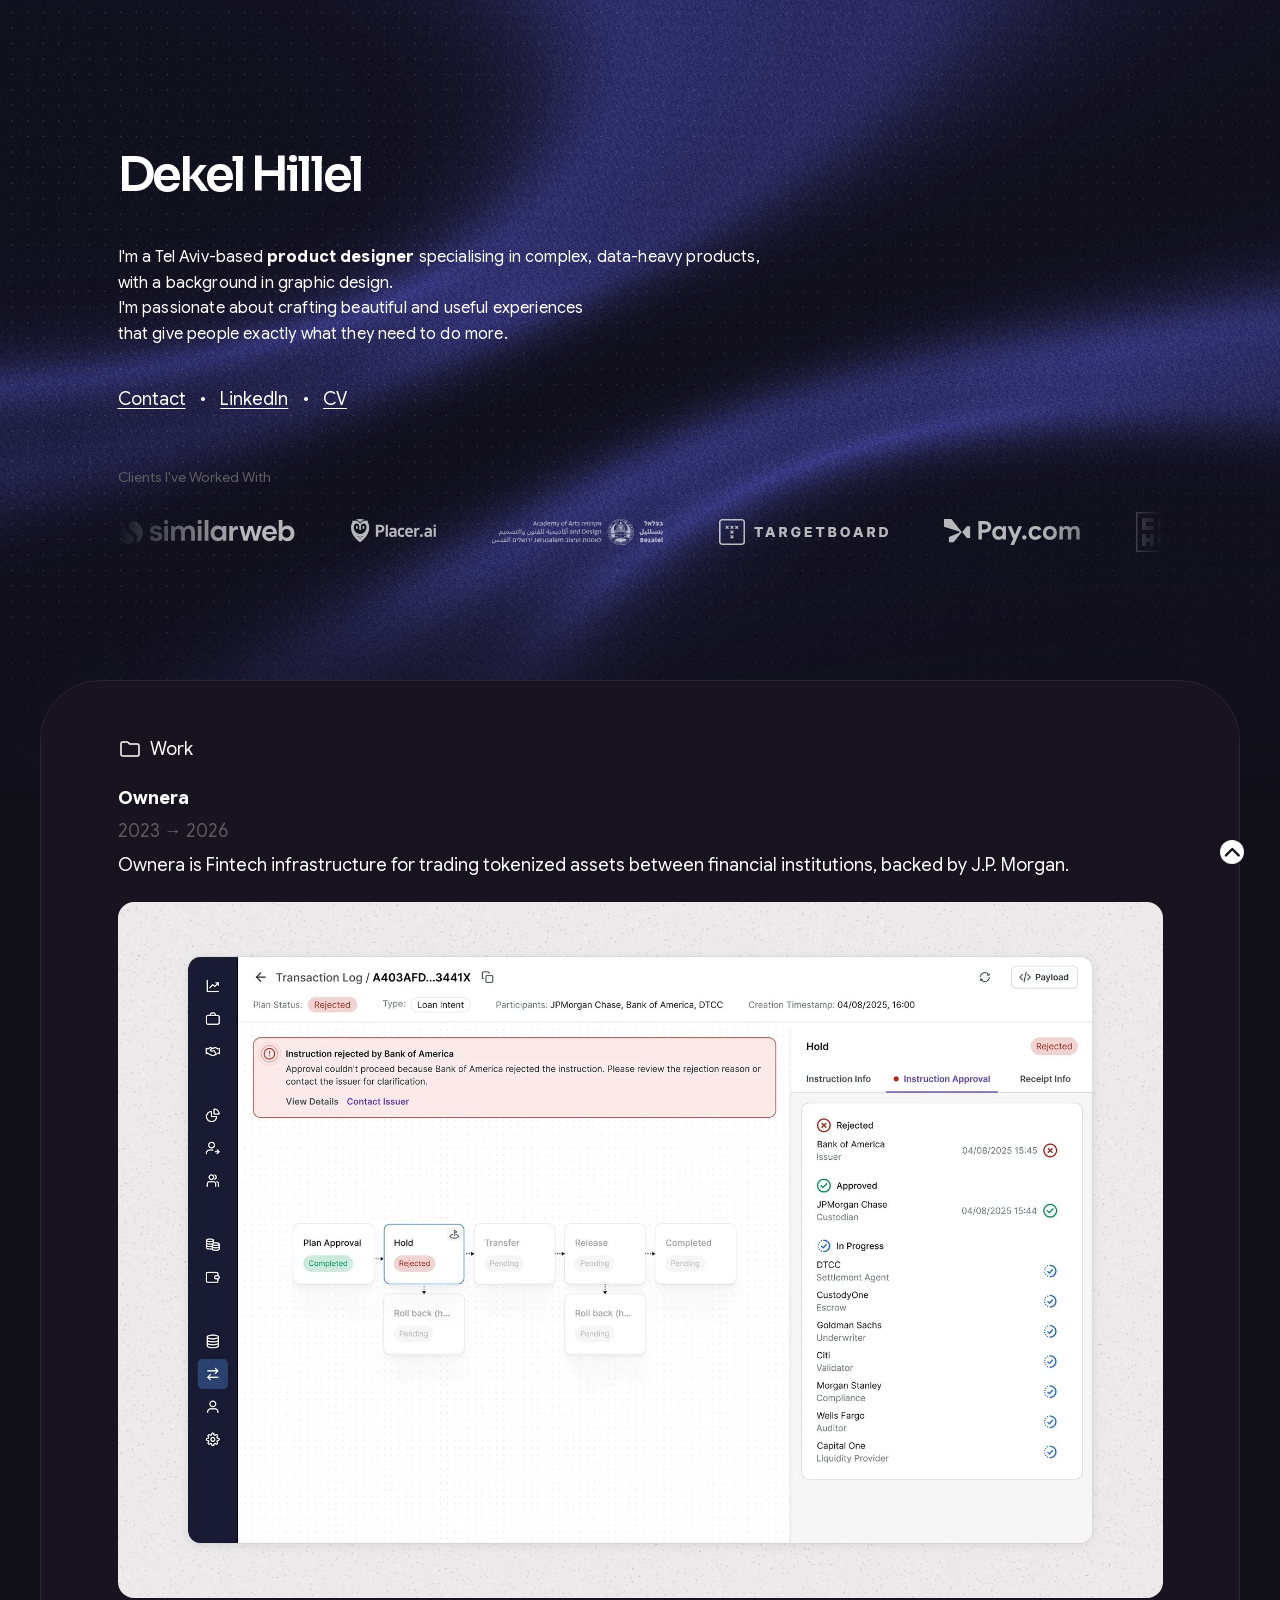
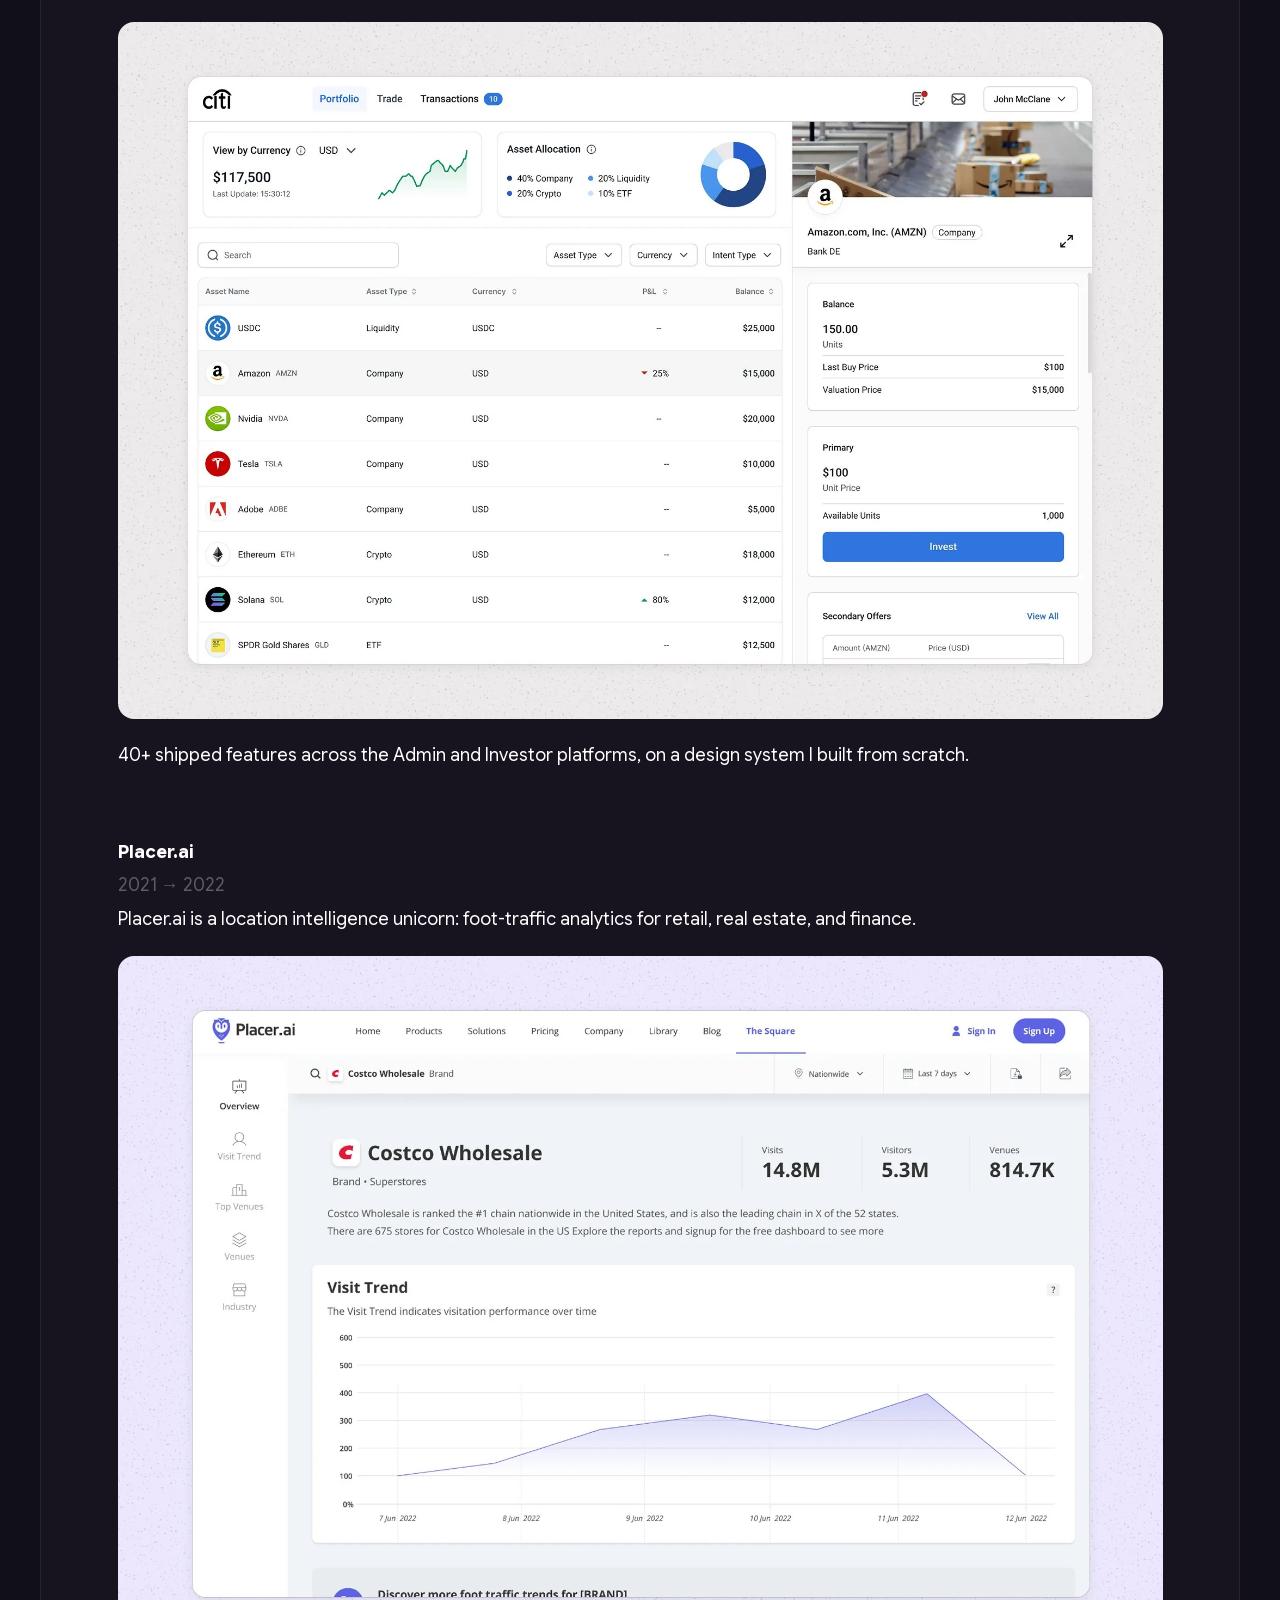
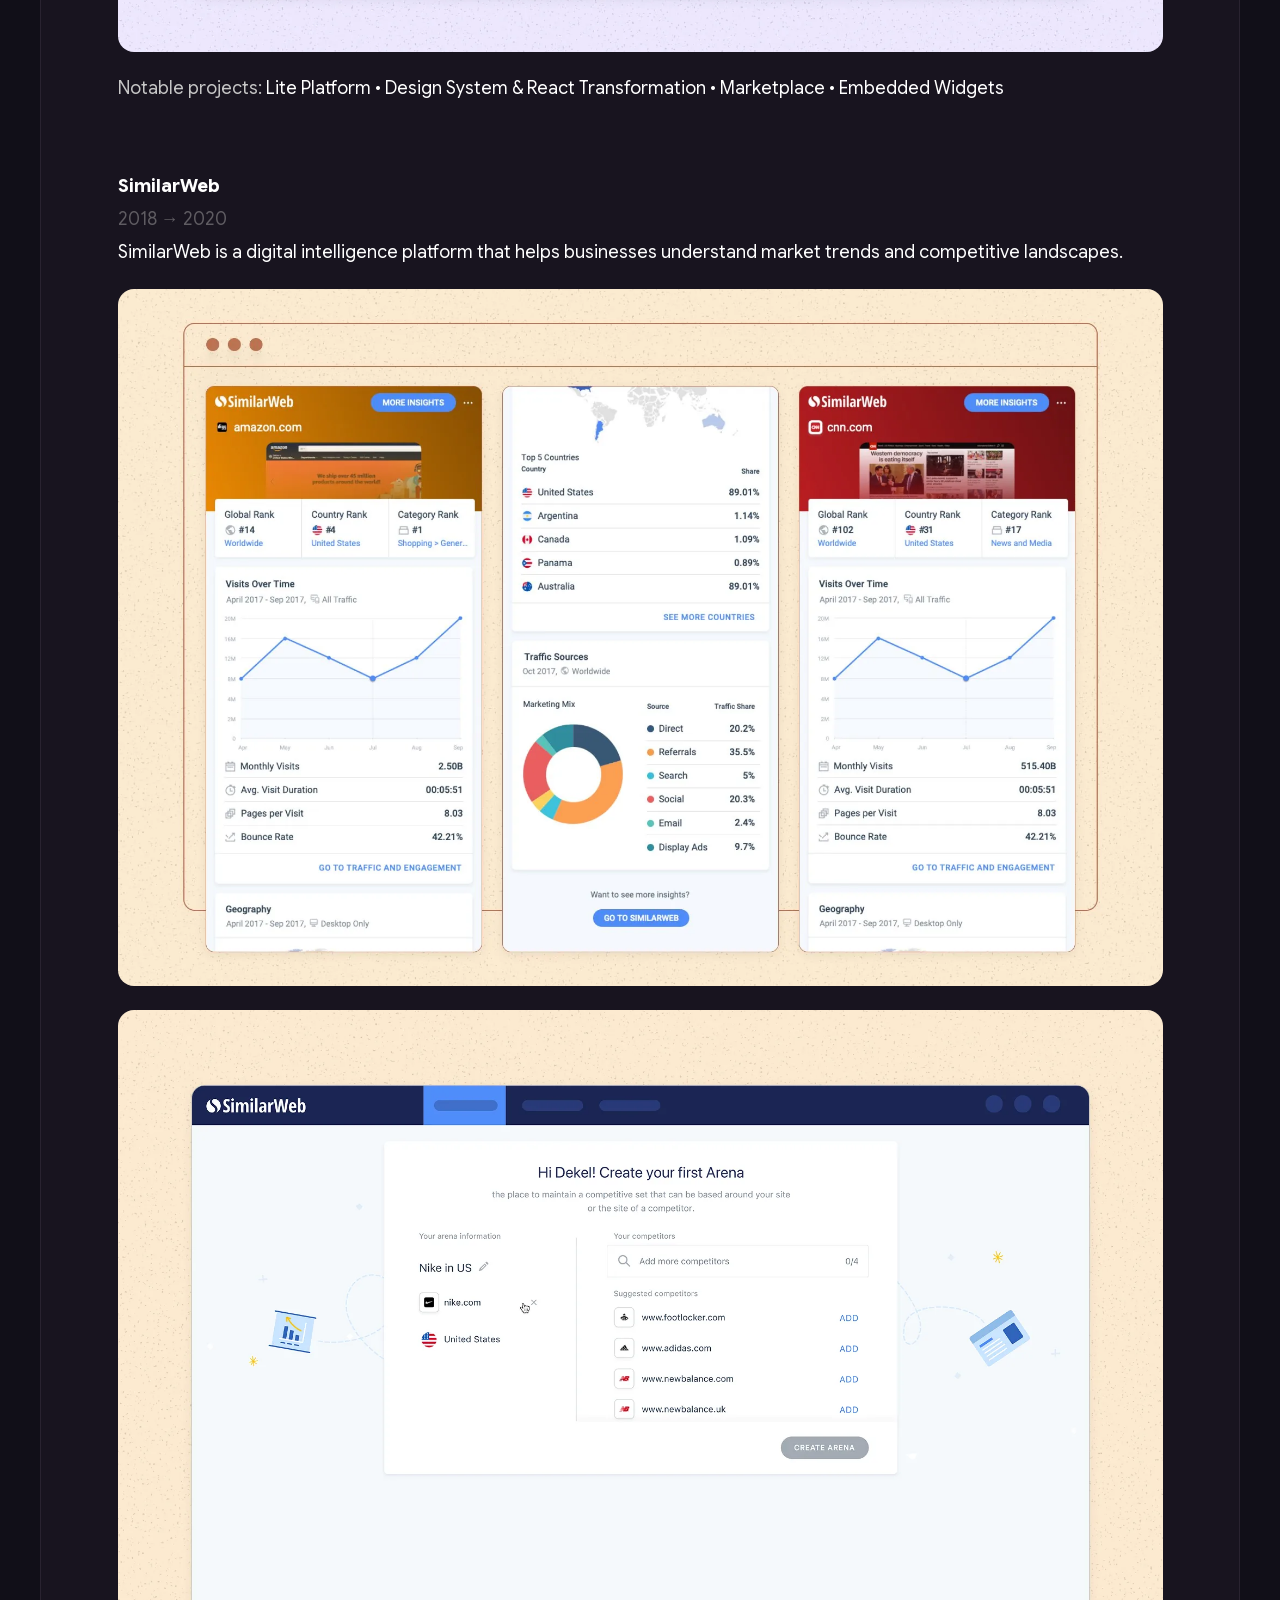
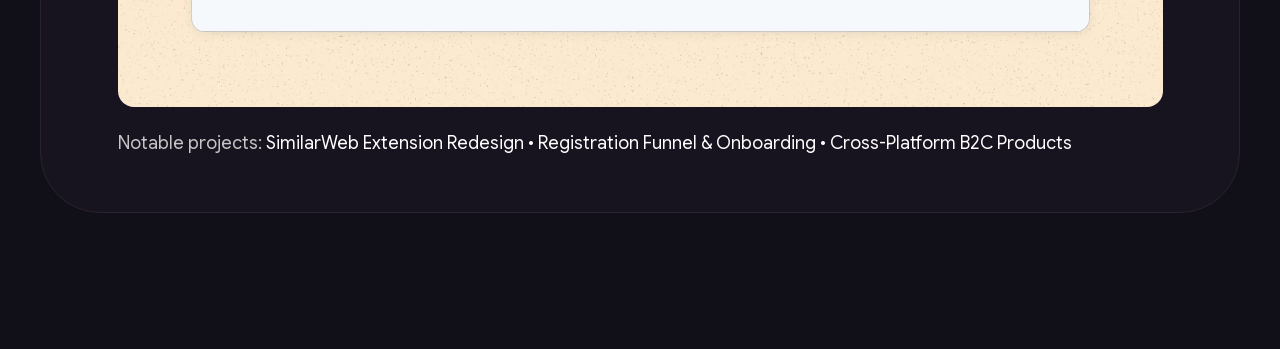
==== commit eae0ff29: "Hero type scale: h1 48px, intro 1rem Co-Authored-By: Claude Fable 5 <noreply@anthropic.com>" ====
--- a/index.html
+++ b/index.html
@@ -436,13 +436,14 @@
     .hero h1 {
       font-family: var(--font-heading);
       font-weight: 600;
-      font-size: 4rem;          /* 64px */
+      font-size: 3rem;          /* 48px */
       letter-spacing: -0.06em;  /* -4.32px at 72px, scales with size */
       line-height: normal;
     }
 
     .hero .intro {
       max-width: 760px;  /* keeps line length readable within the wider column */
+      font-size: 1rem;  /* 16px */
       line-height: 1.6;
       letter-spacing: 0.16px;
       overflow-wrap: break-word;
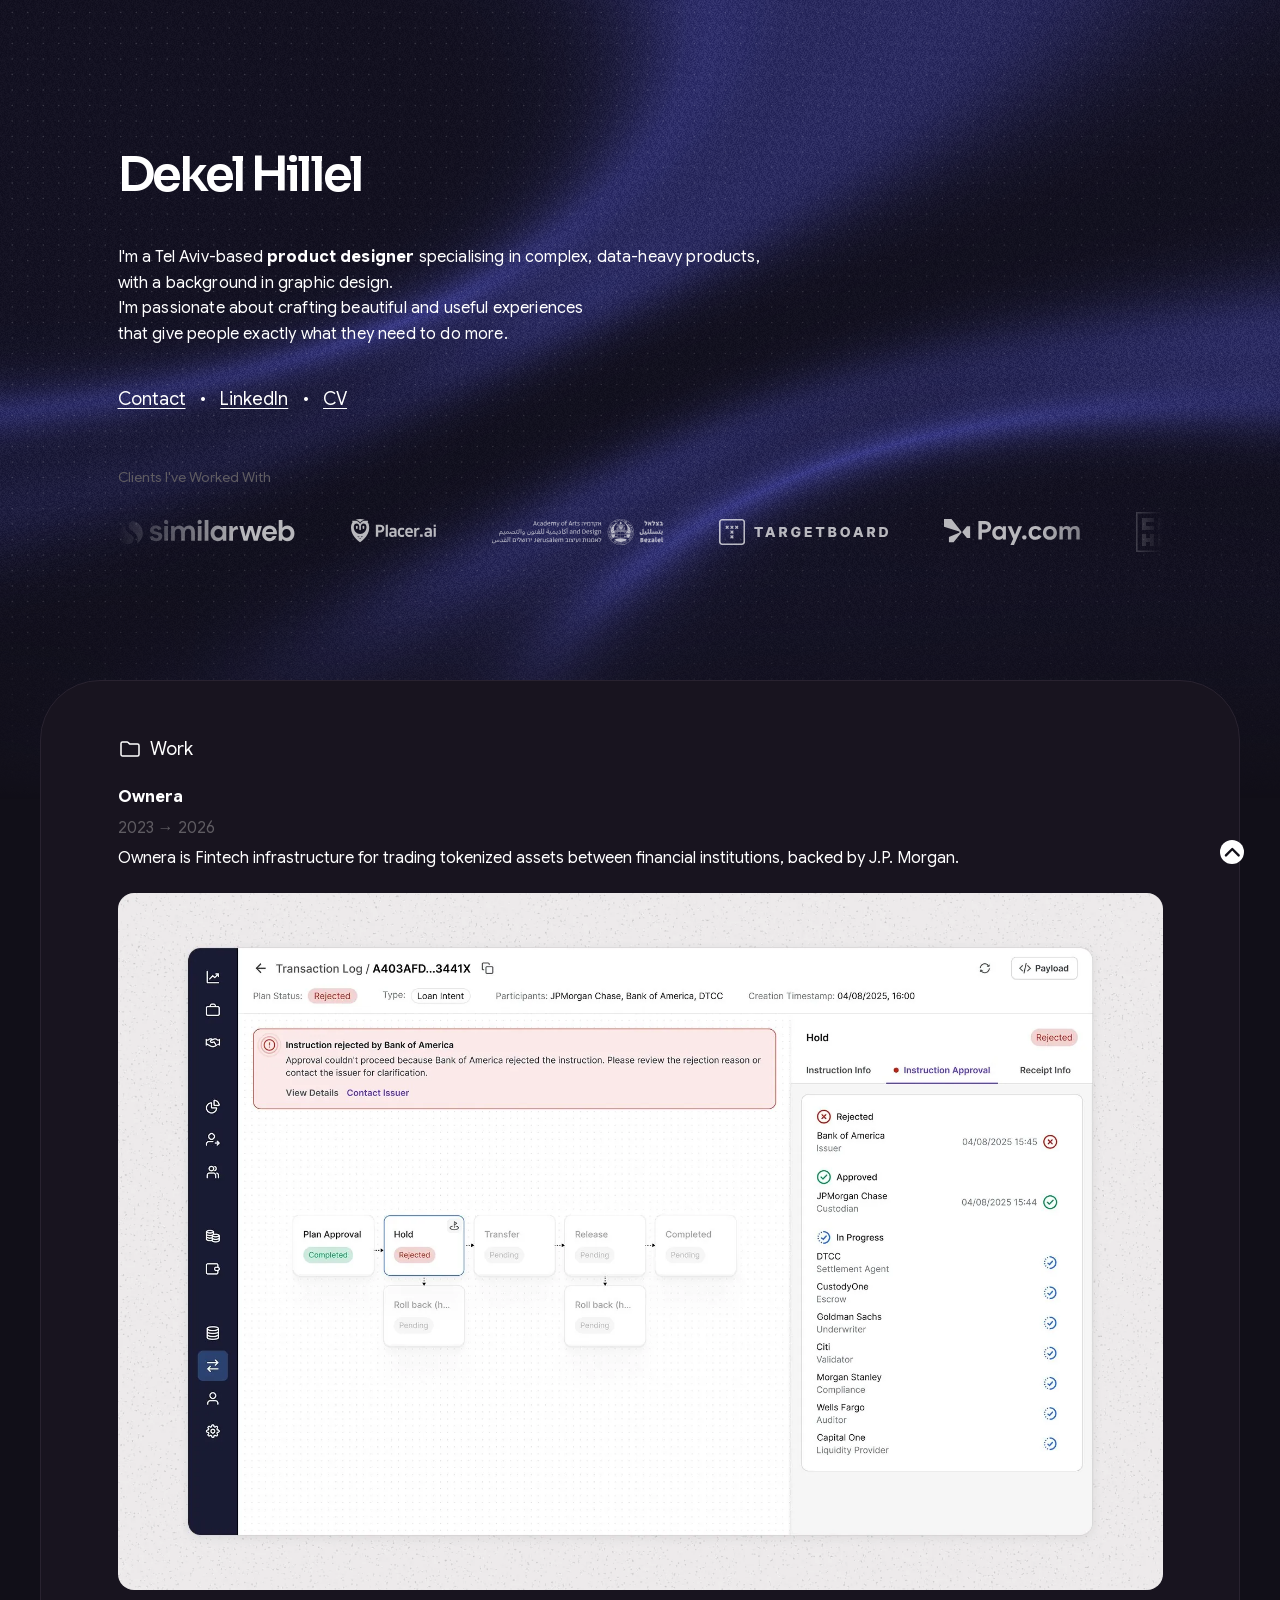
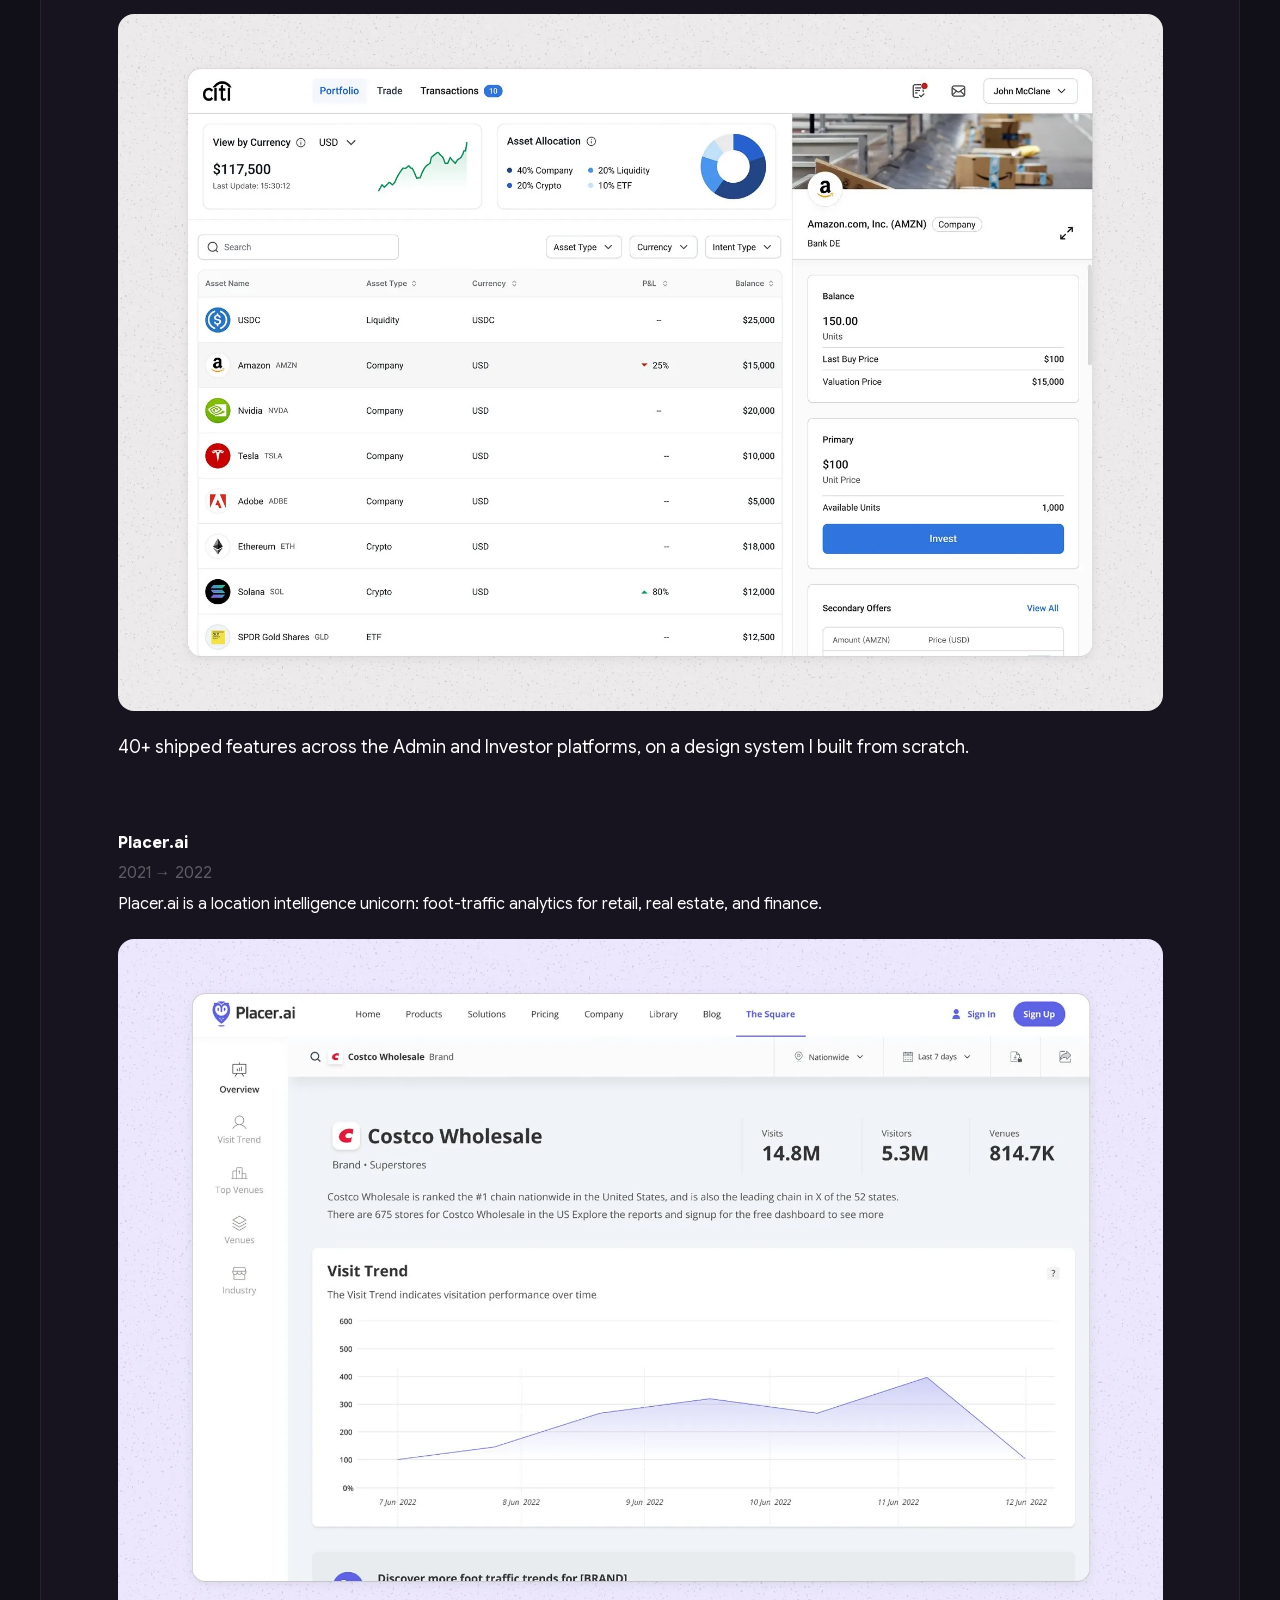
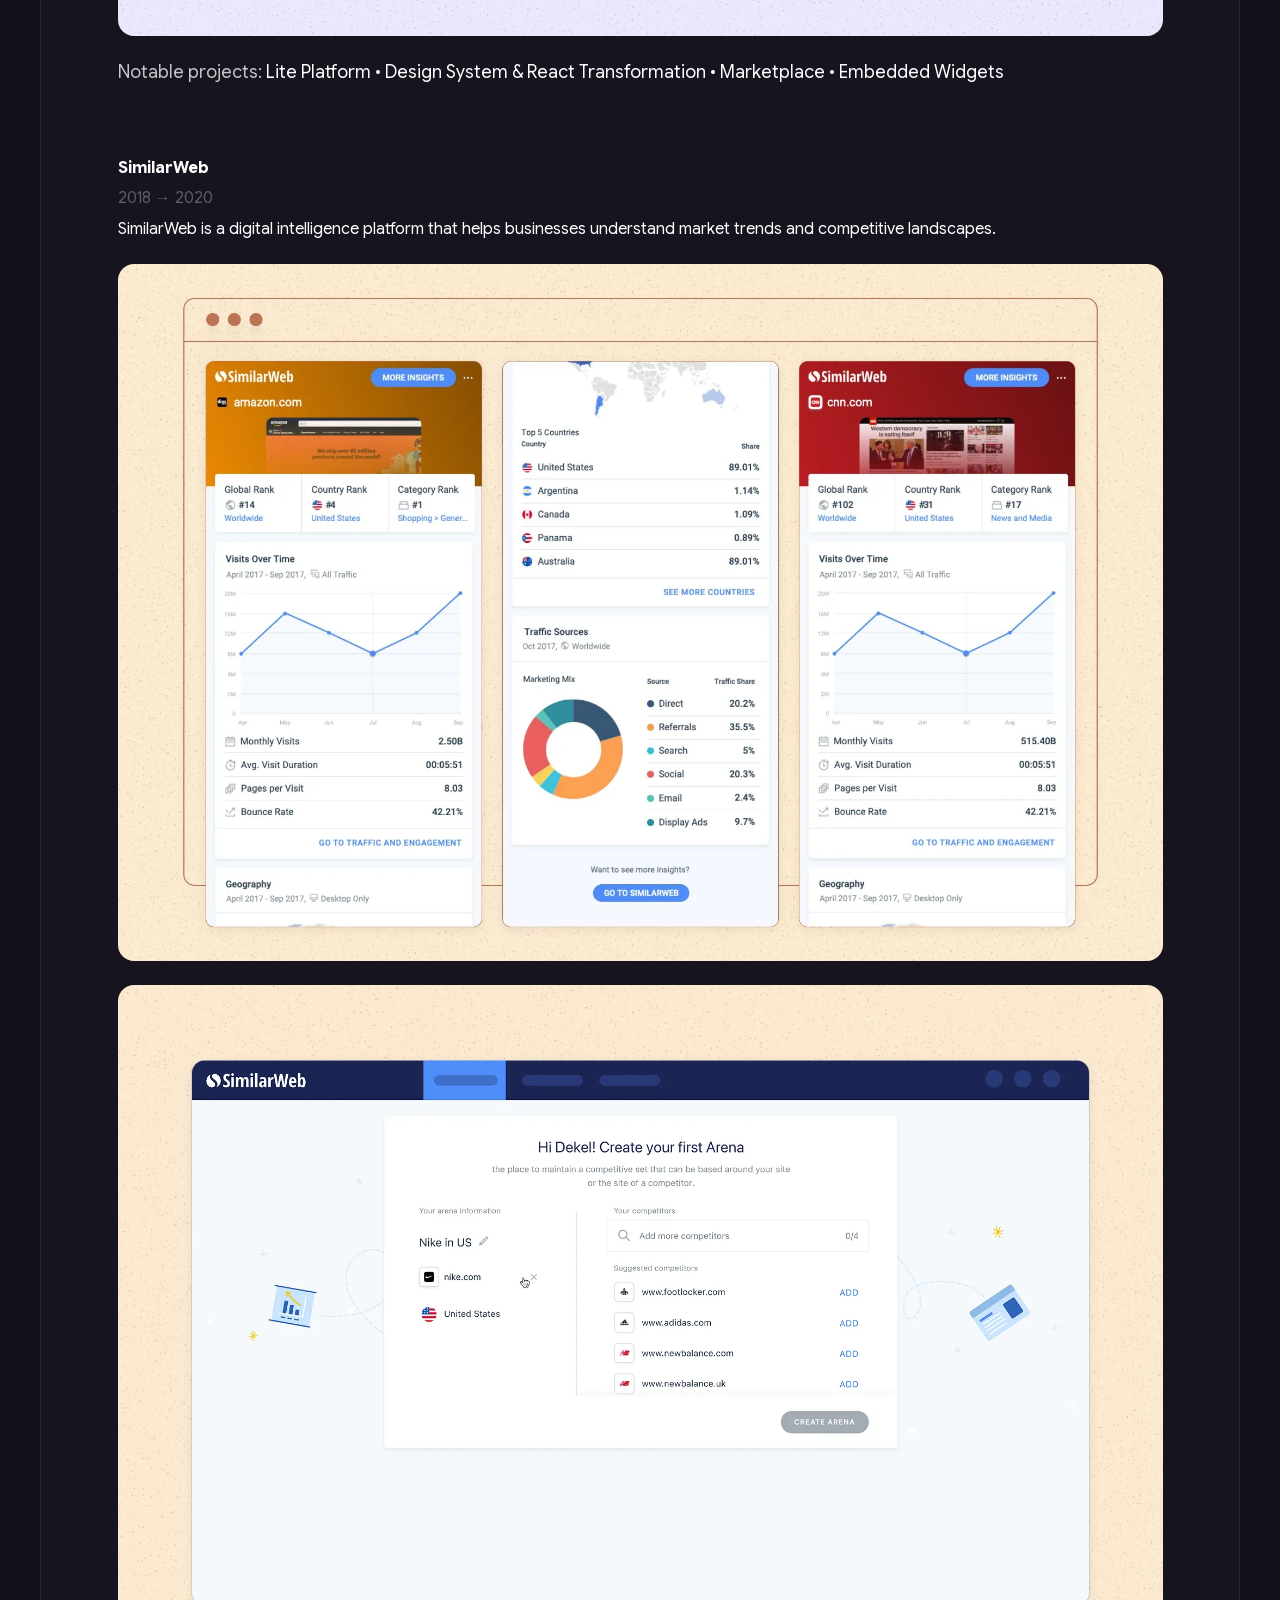
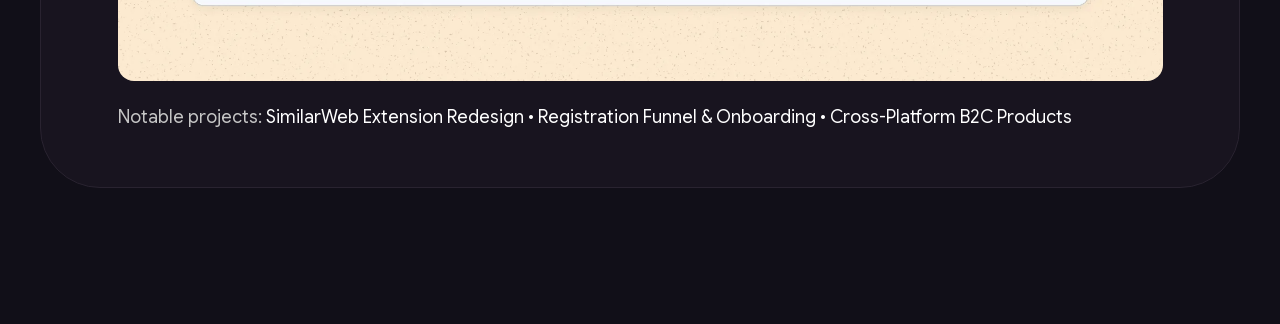
==== commit 616d0368: "Company blocks at 1rem to match the hero intro Co-Authored-By: Claude Fable 5 <noreply@anthropic.com" ====
--- a/index.html
+++ b/index.html
@@ -584,6 +584,7 @@
       display: flex;
       flex-direction: column;
       gap: 8px;
+      font-size: 1rem;  /* 16px, matches the hero intro */
     }
 
     .company h2 {
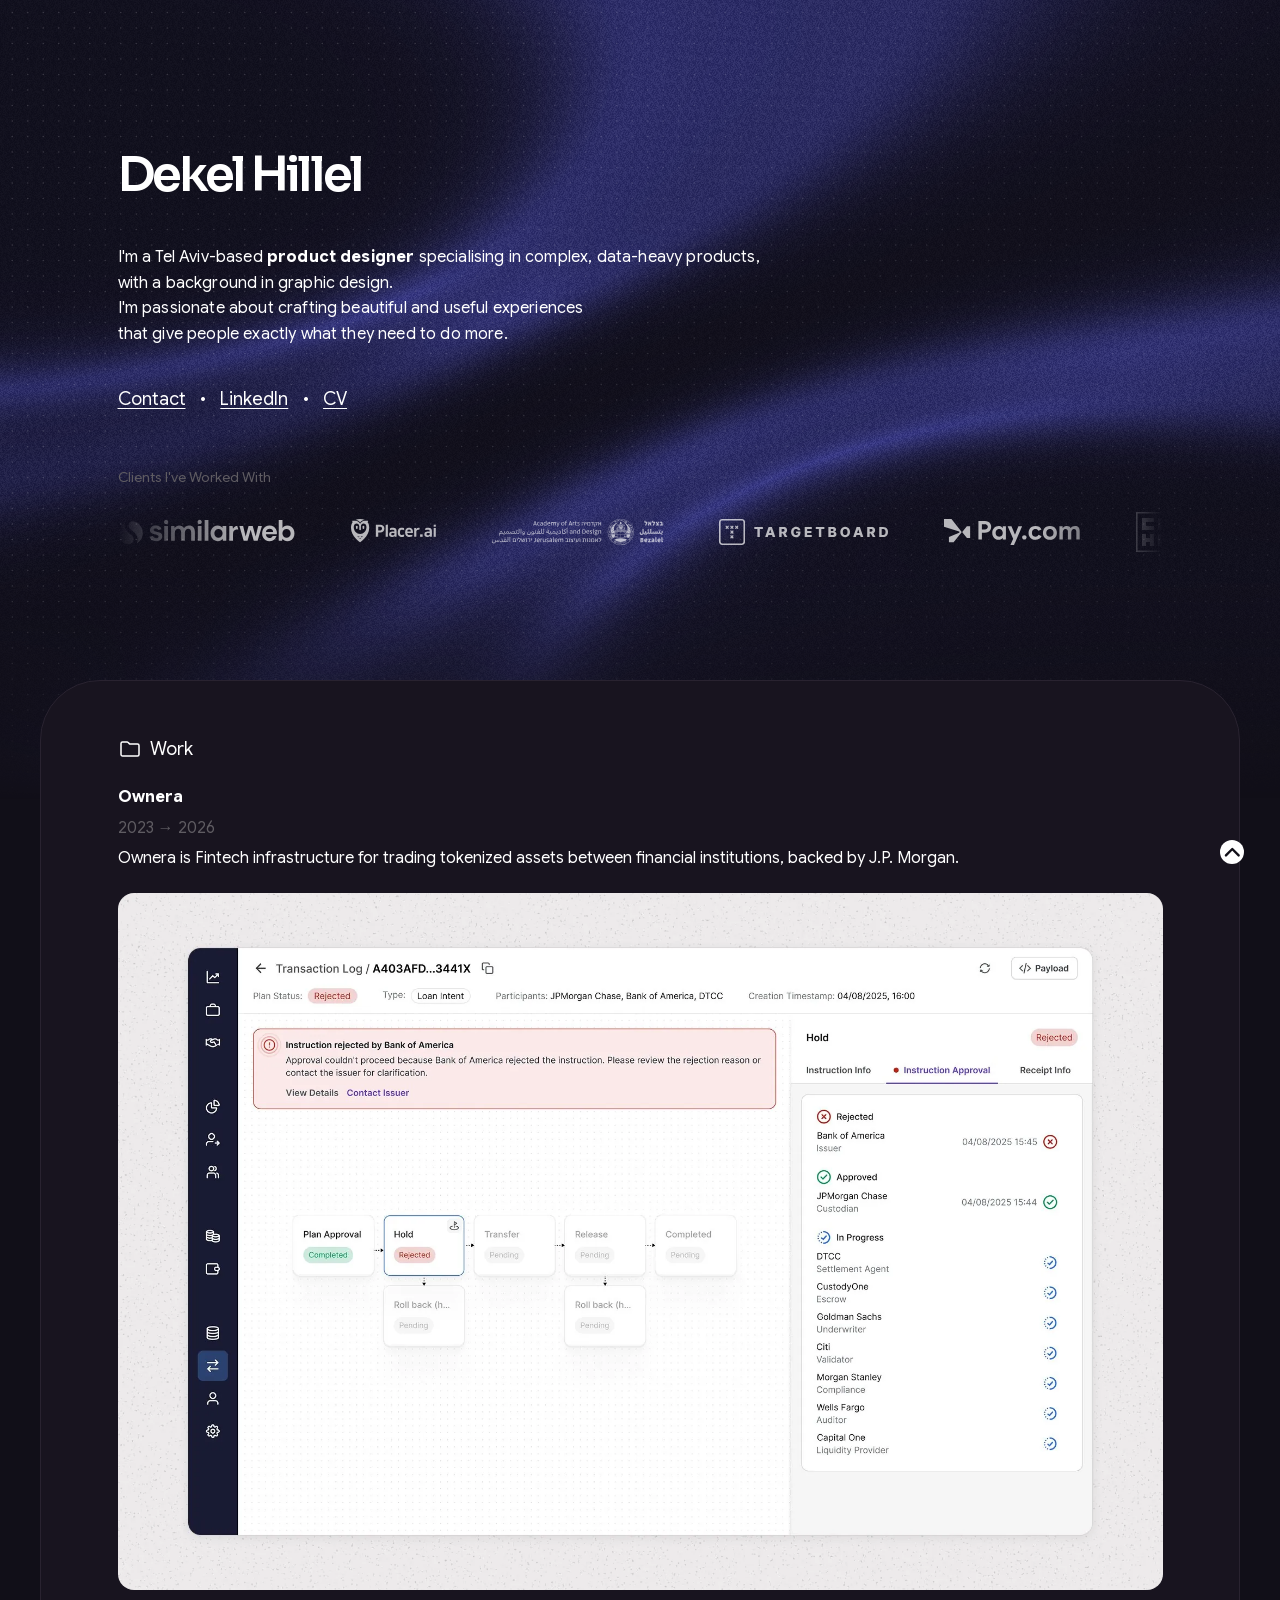
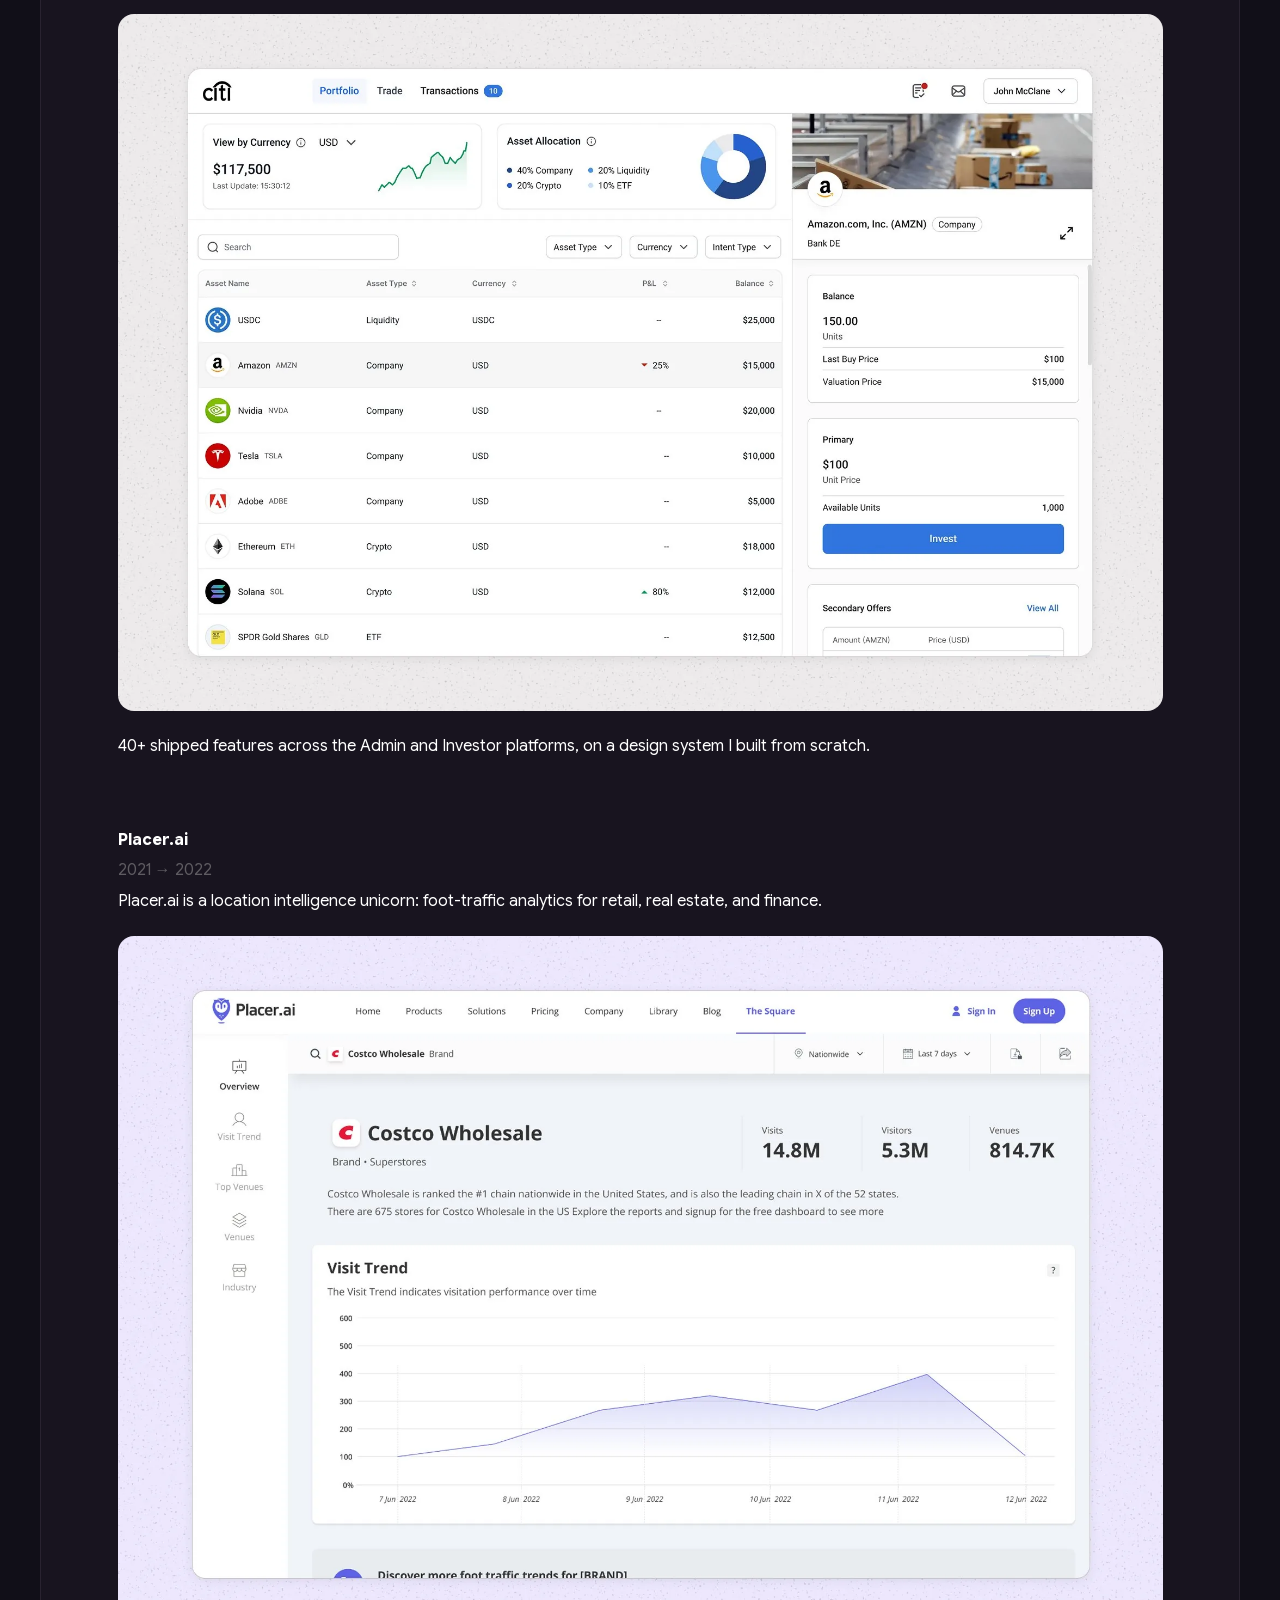
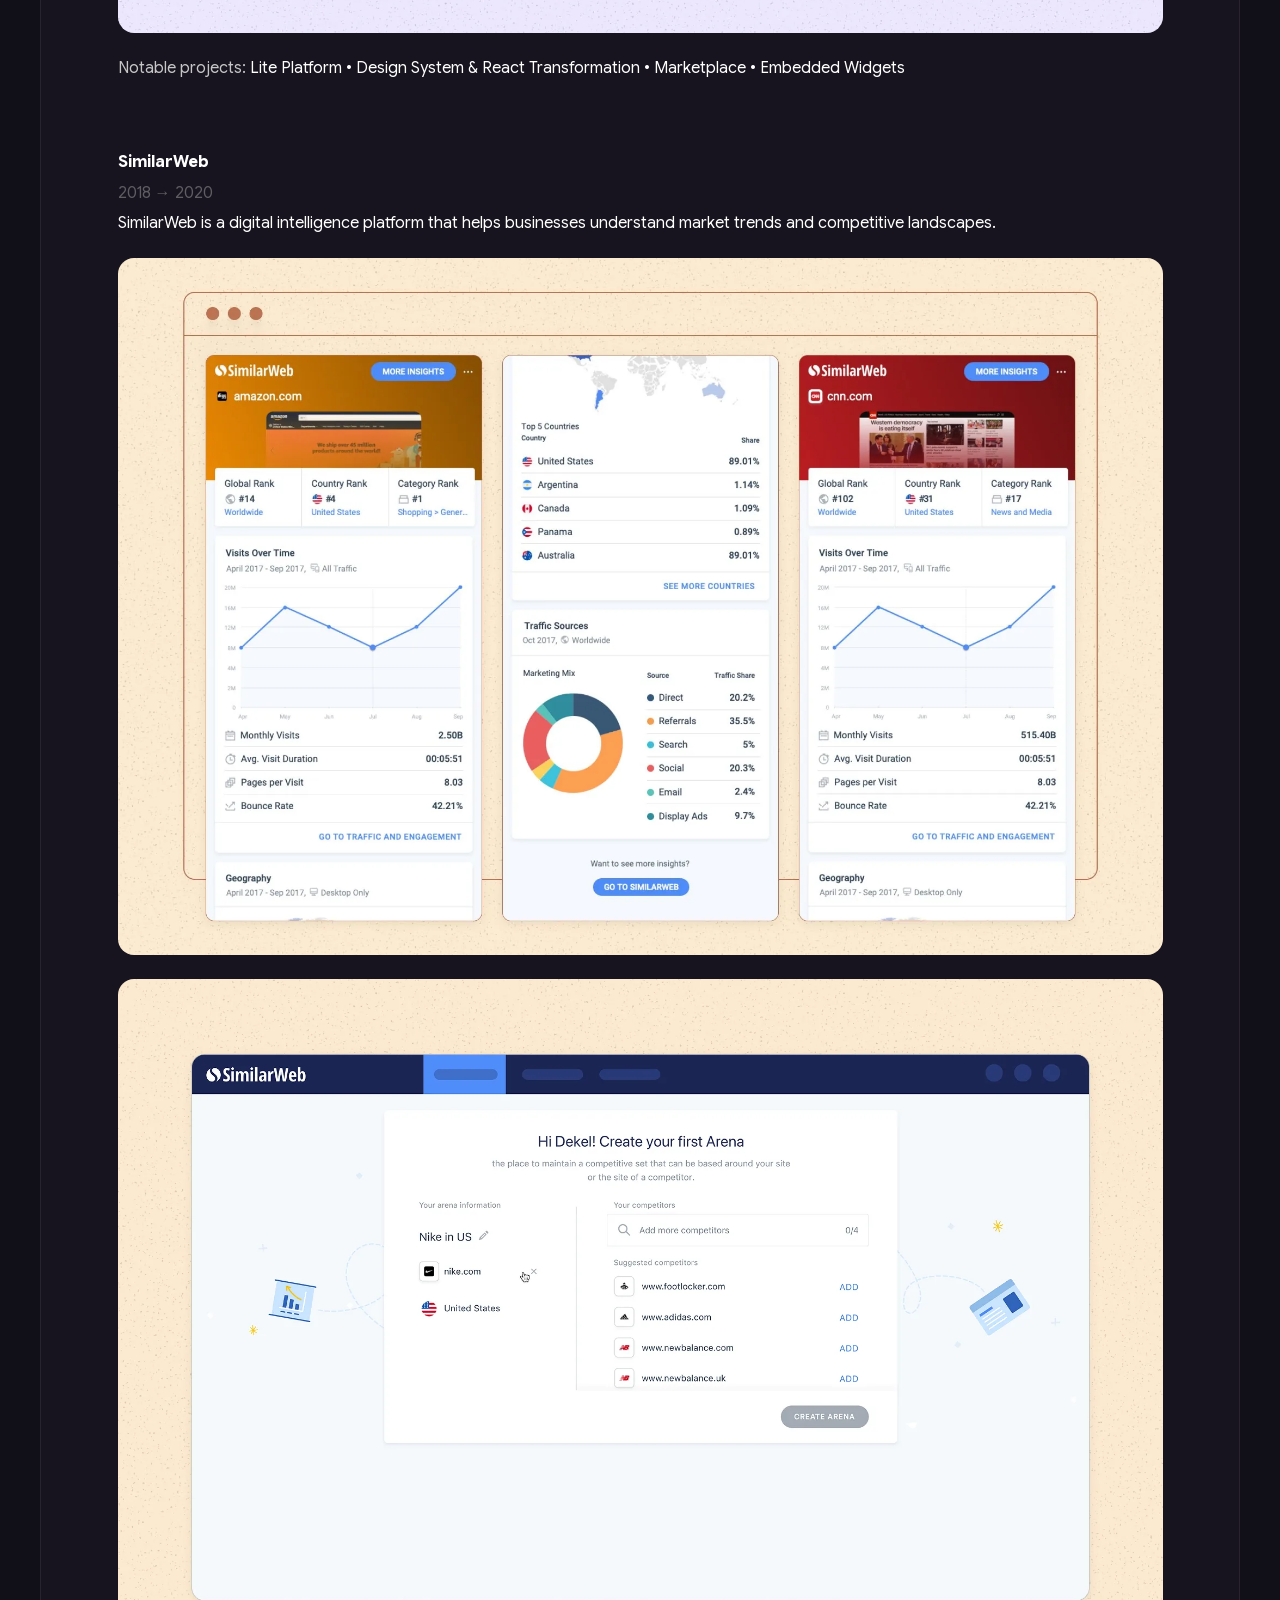
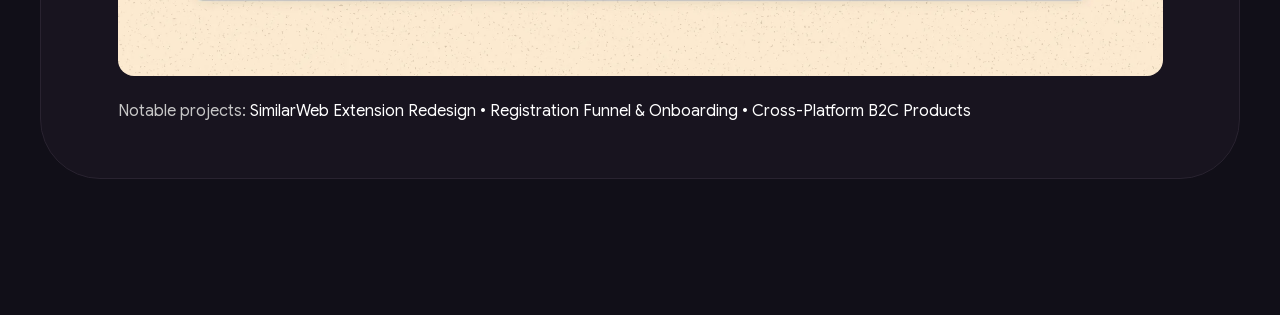
==== commit 08f21c35: "Notes and notable-projects lines at 1rem Co-Authored-By: Claude Fable 5 <noreply@anthropic.com>" ====
--- a/index.html
+++ b/index.html
@@ -689,6 +689,11 @@
 
     .note {
       overflow-wrap: break-word;
+      font-size: 1rem;  /* 16px */
+    }
+
+    .notable {
+      font-size: 1rem;  /* 16px */
     }
 
     .notable .label {
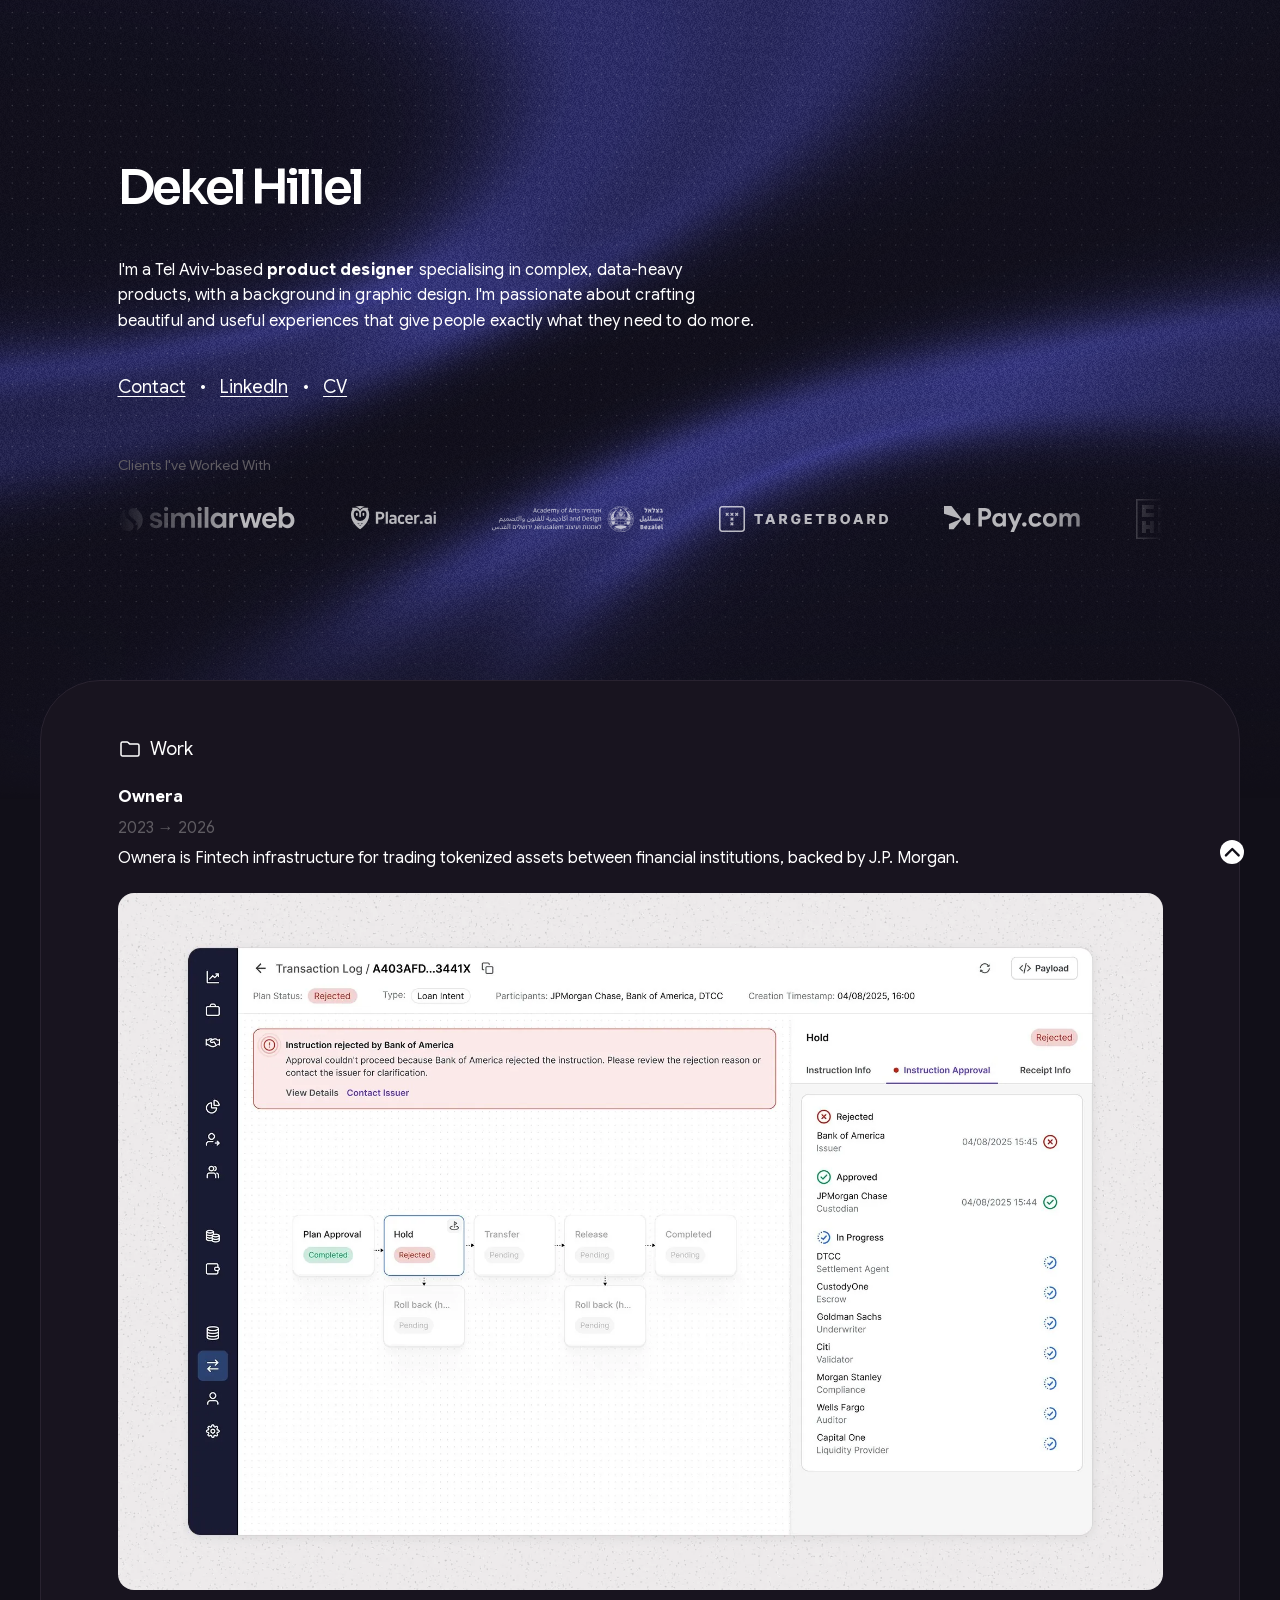
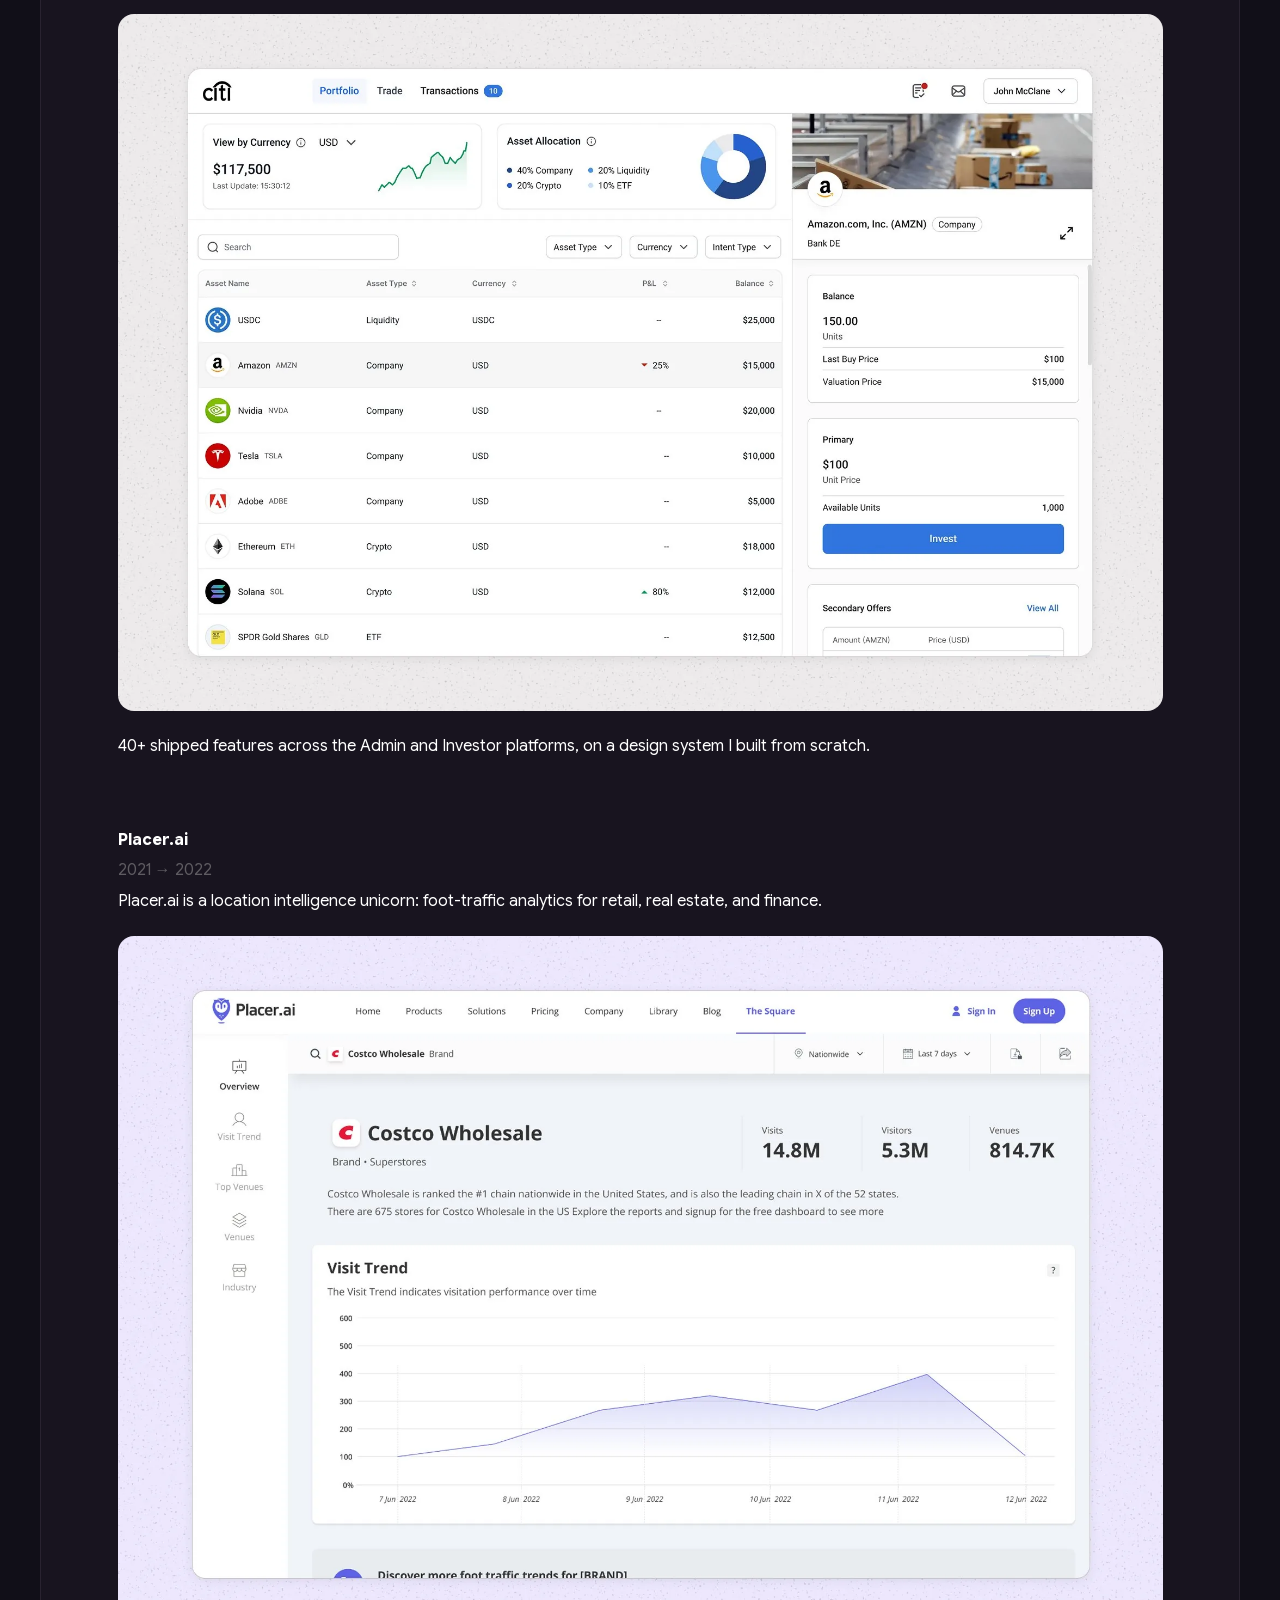
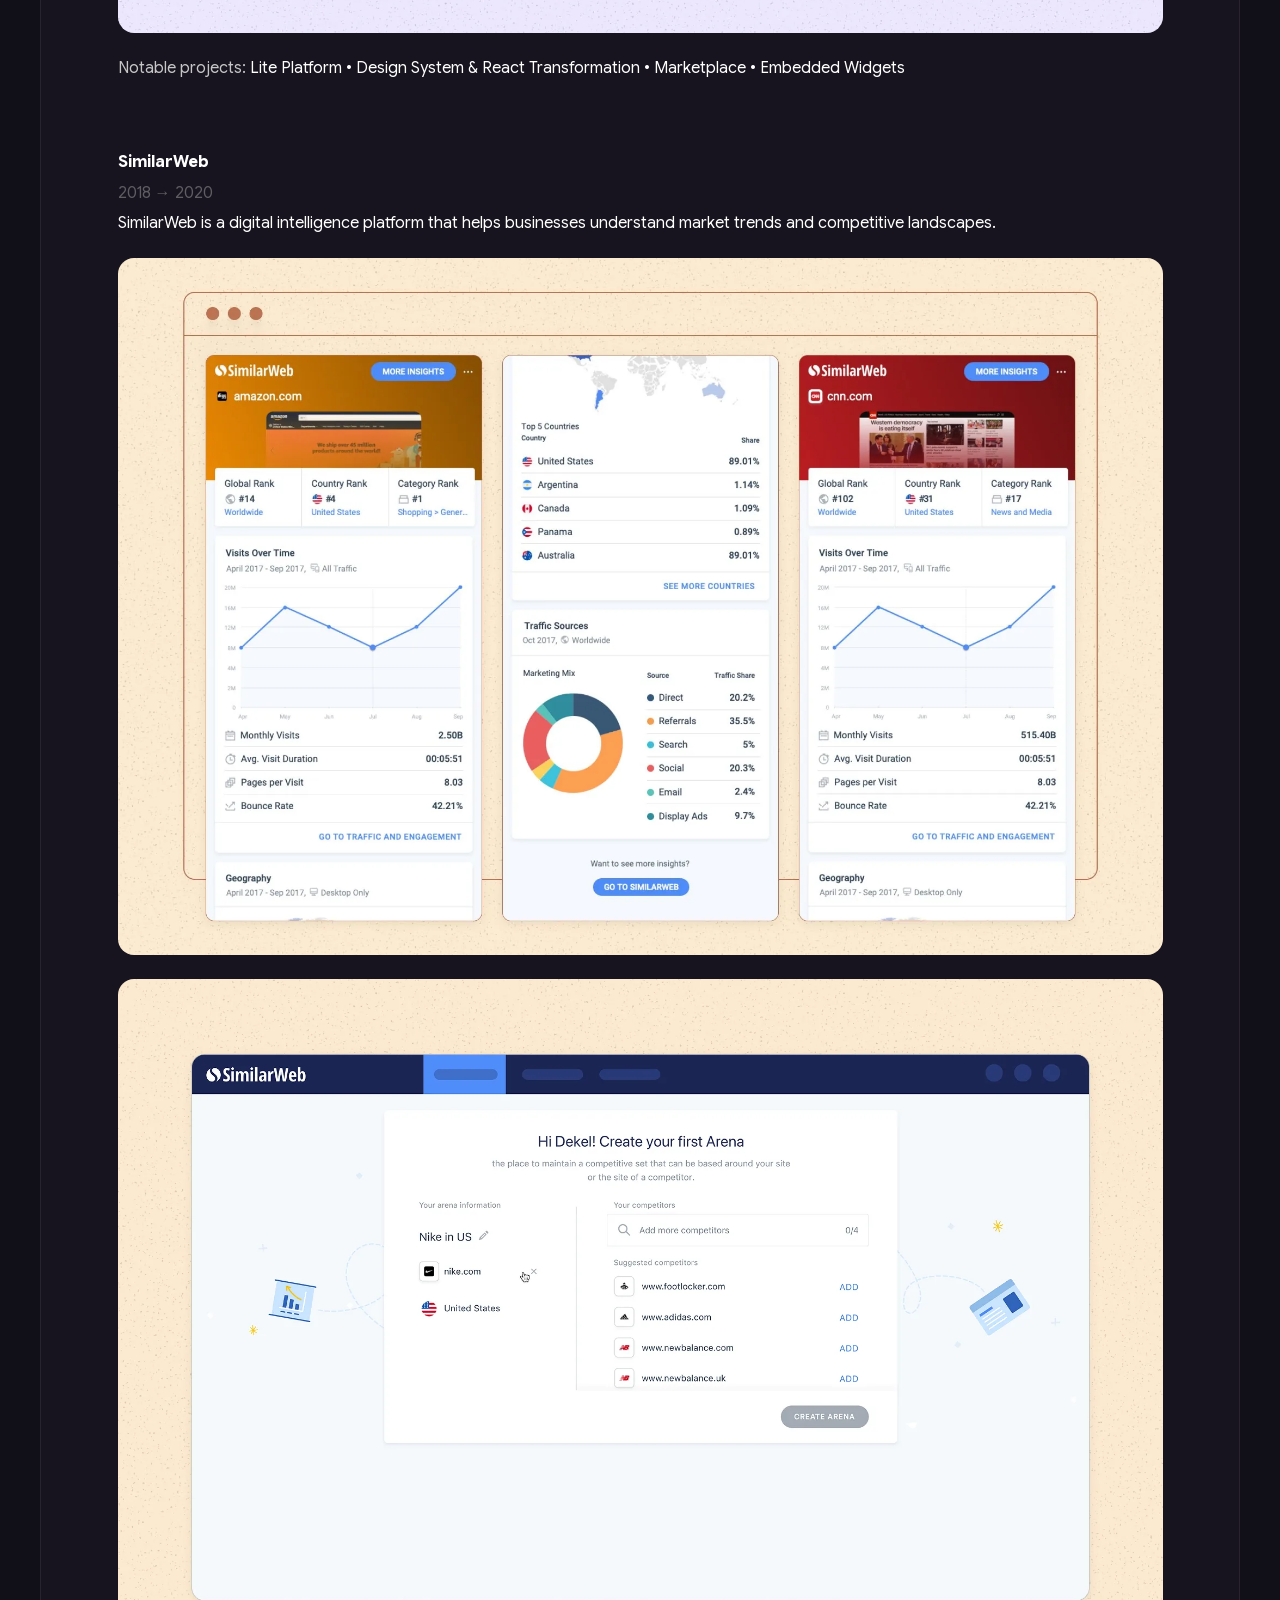
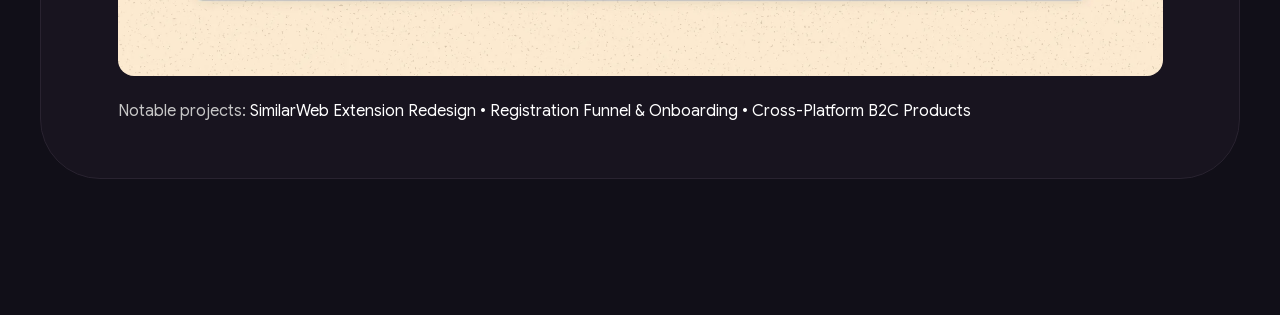
==== commit e791bbba: "Fix intro reflow jump on resize Replace the manual wide-only line breaks (which switched off at 900p" ====
--- a/index.html
+++ b/index.html
@@ -442,17 +442,15 @@
     }
 
     .hero .intro {
-      max-width: 760px;  /* keeps line length readable within the wider column */
+      /* One wrapping system at every width: the measure is tuned so the
+         first line breaks after "data-heavy products," and text-wrap
+         keeps the rag even - no breakpoint, no reflow jump on resize. */
+      max-width: 640px;
       font-size: 1rem;  /* 16px */
       line-height: 1.6;
       letter-spacing: 0.16px;
       overflow-wrap: break-word;
-    }
-
-    /* Manual line breaks only where there's room; on narrow screens
-       the text wraps naturally instead */
-    @media (max-width: 900px) {
-      .wide-only { display: none; }
+      text-wrap: pretty;
     }
 
     .hero .intro b {
@@ -874,9 +872,9 @@
     <div class="hero-inner">
       <h1 data-reveal>Dekel Hillel</h1>
       <p class="intro" data-reveal>
-        I'm a Tel Aviv-based <b>product designer</b> specialising in complex, data-heavy products,<br class="wide-only">
-        with a background in graphic design.<br class="wide-only">
-        I'm passionate about crafting beautiful and useful experiences<br class="wide-only">
+        I'm a Tel Aviv-based <b>product designer</b> specialising in complex, data-heavy products,
+        with a background in graphic design.
+        I'm passionate about crafting beautiful and useful experiences
         that give people exactly what they need to do more.
       </p>
       <p class="contact-links" data-reveal>
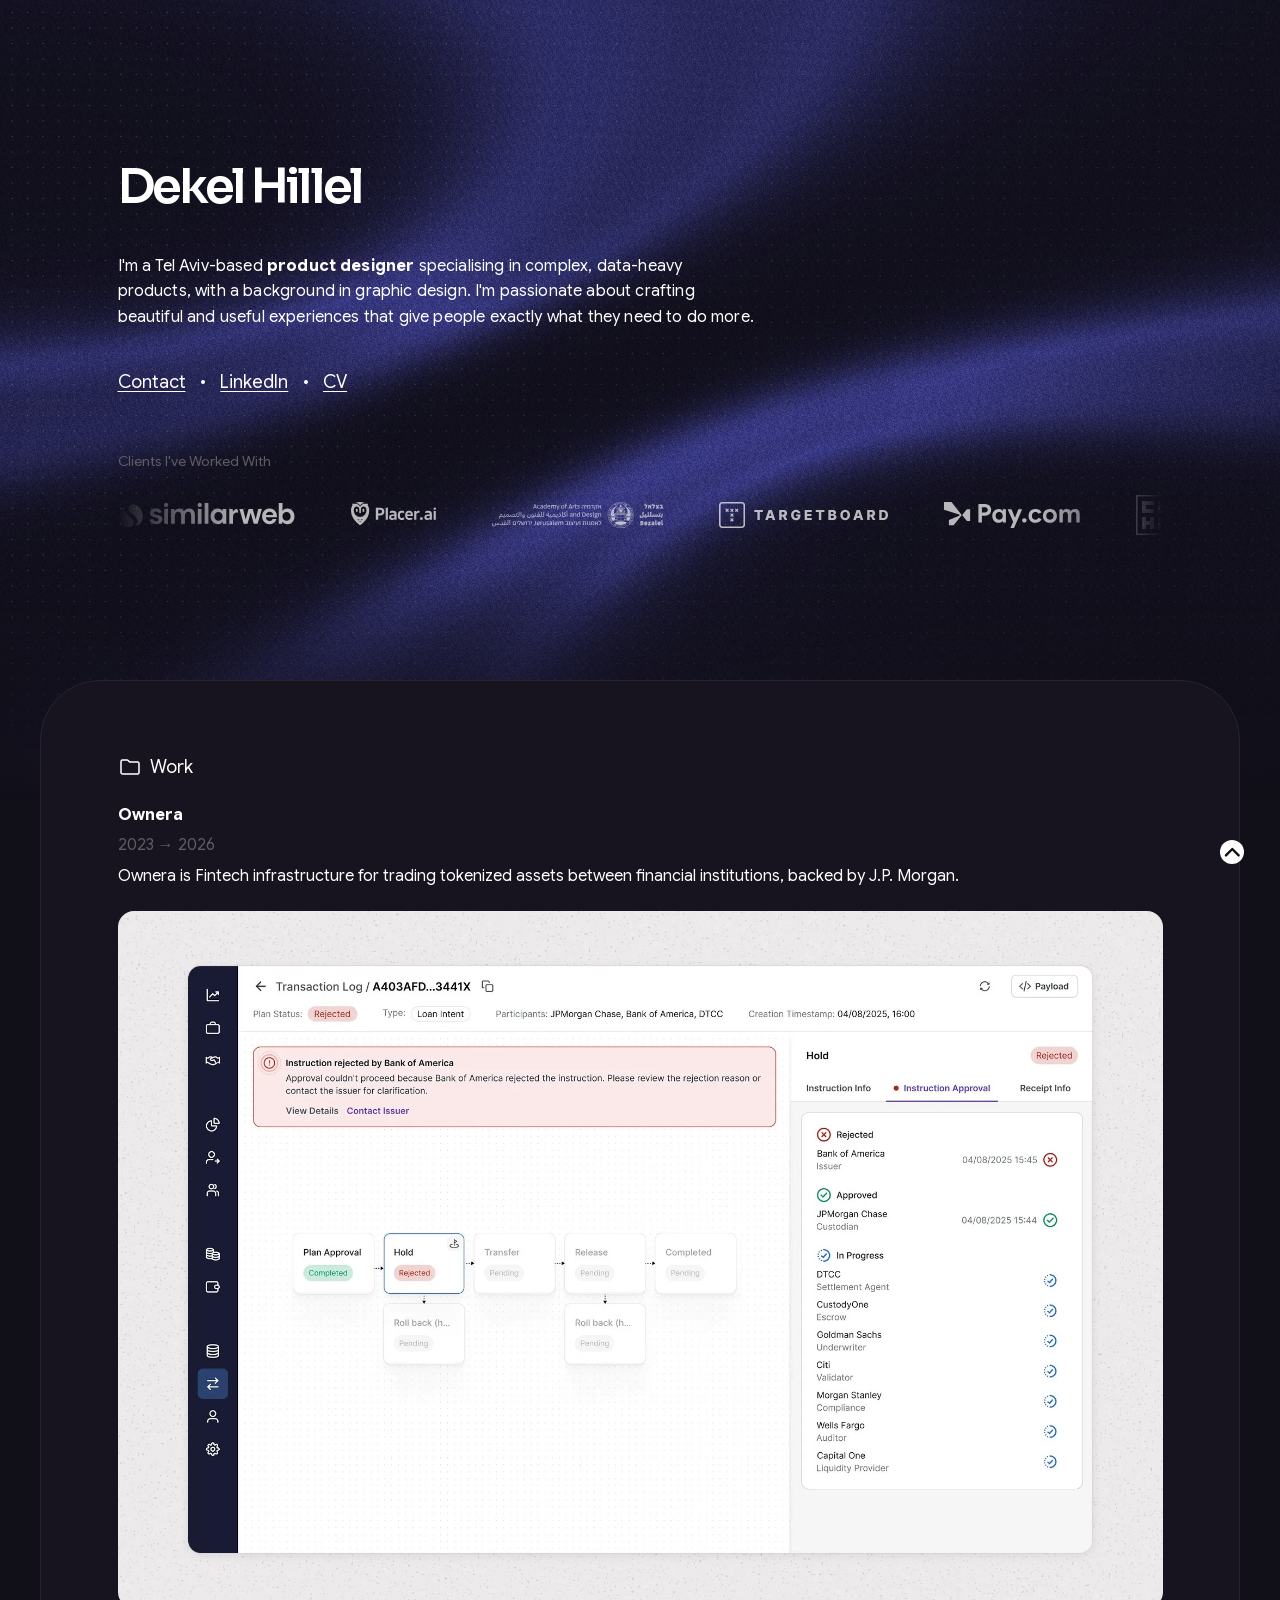
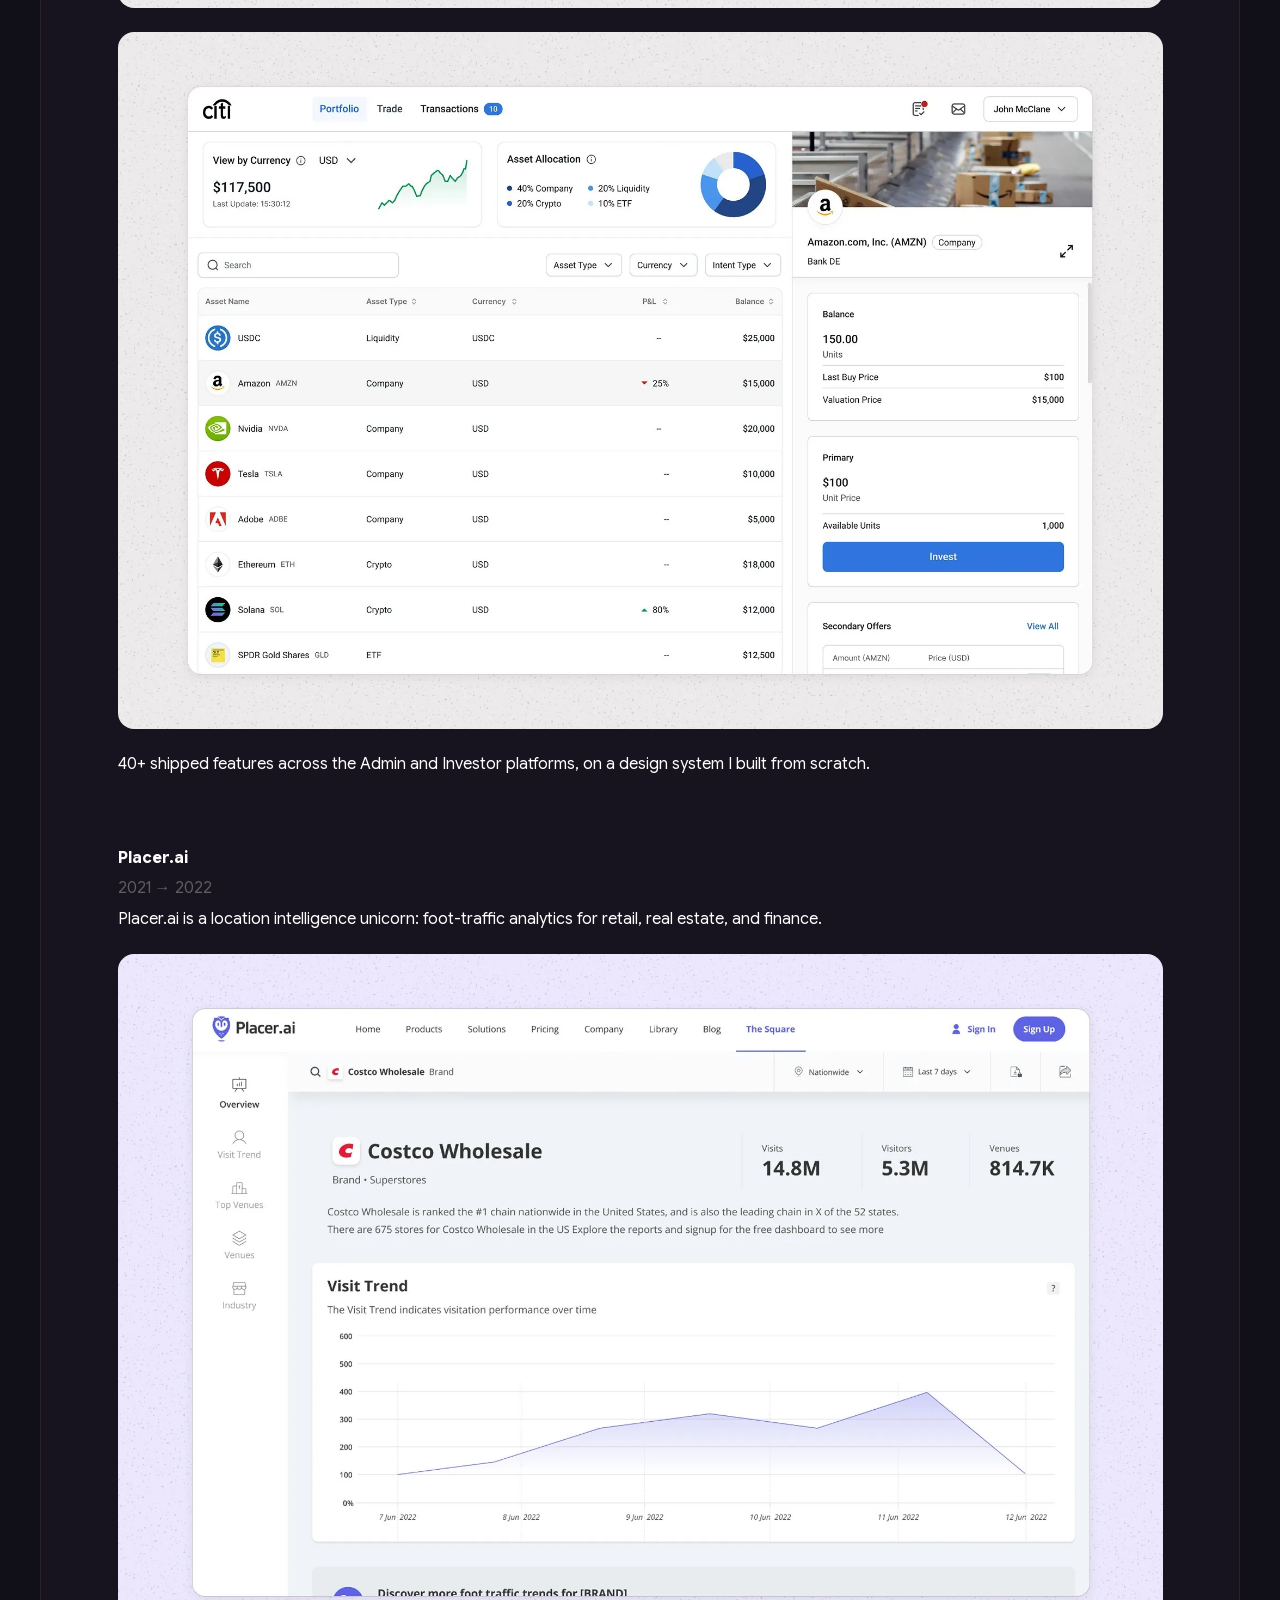
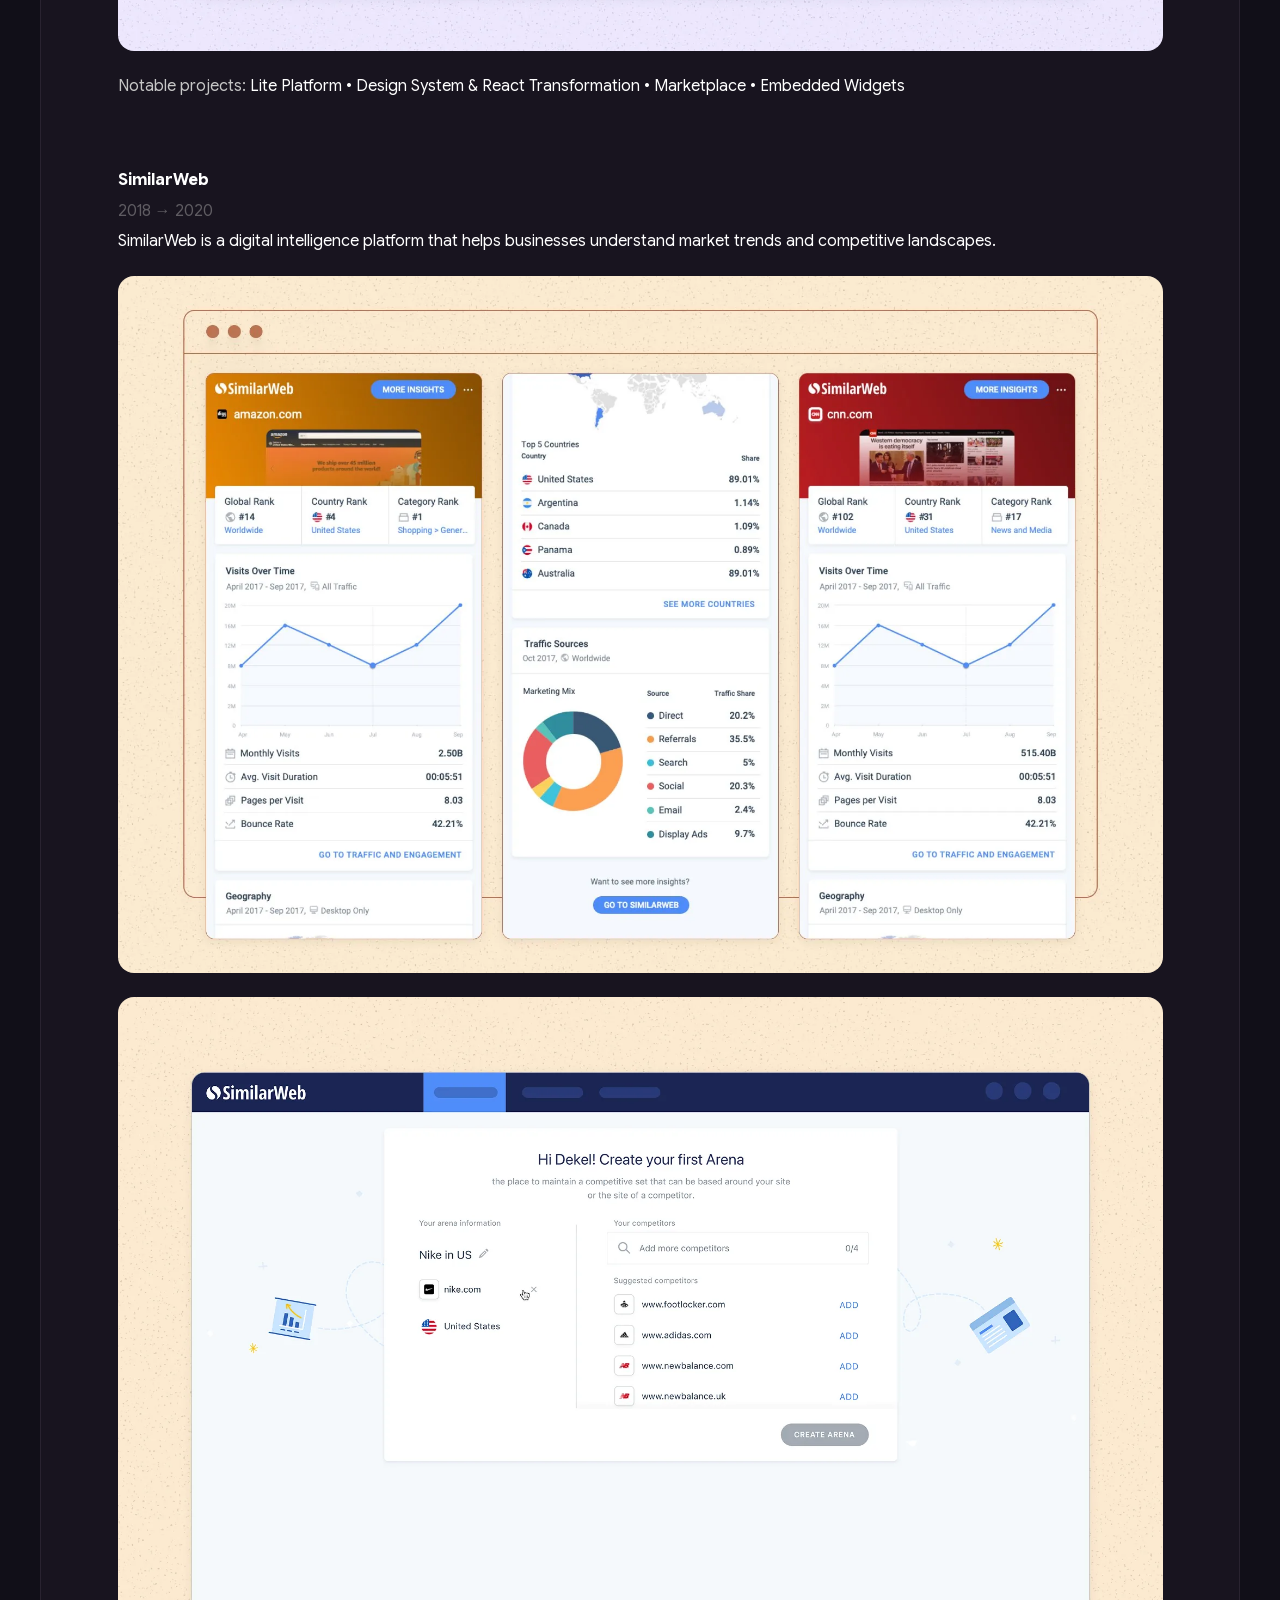
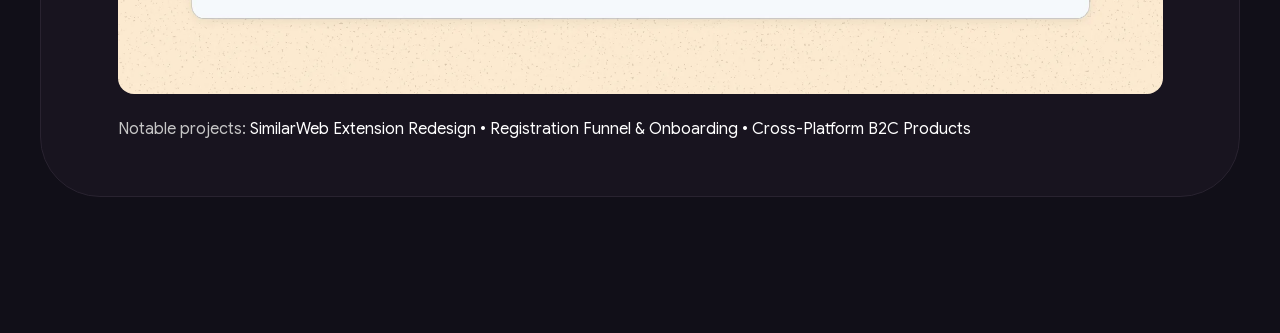
==== commit 0545e26f: "Replace every stepped breakpoint with fluid interpolation The resize jumps came from hard steps: the" ====
--- a/index.html
+++ b/index.html
@@ -306,7 +306,8 @@
       background: var(--bg);
       color: var(--text);
       font-family: var(--font-body);
-      font-size: 1.125rem;  /* 18px */
+      /* fluid 16px -> 18px (700-925px), replaces the 700px step */
+      font-size: clamp(1rem, calc(16px + (100vw - 700px) * 0.00889), 1.125rem);
       line-height: 1.4;
       overflow-x: hidden;
       overflow-x: clip;
@@ -321,7 +322,11 @@
       display: flex;
       flex-direction: column;
       align-items: center;
-      padding: 0 40px 136px;
+      /* fluid gutters 24px -> 40px (600-1000px) and bottom 96 -> 136,
+         replacing the 700px step */
+      padding: 0
+               clamp(24px, calc(24px + (100vw - 600px) * 0.04), 40px)
+               clamp(96px, calc(96px + (100vw - 600px) * 0.1), 136px);
     }
 
     a {
@@ -374,7 +379,8 @@
       flex-direction: column;
       align-items: center;
       justify-content: center;
-      min-height: 800px;
+      /* fluid: 0 below 500px, 800px from 900px up - no step at 700px */
+      min-height: clamp(0px, calc((100vw - 500px) * 2), 800px);
       padding: 80px 40px;
       width: 100%;
       background: #110F18;
@@ -436,9 +442,10 @@
     .hero h1 {
       font-family: var(--font-heading);
       font-weight: 600;
-      font-size: 3rem;          /* 48px */
+      /* fluid 44px -> 48px, replaces the 700px step */
+      font-size: clamp(2.75rem, 2rem + 2vw, 3rem);
       letter-spacing: -0.06em;  /* -4.32px at 72px, scales with size */
-      line-height: normal;
+      line-height: 1.1;
     }
 
     .hero .intro {
@@ -488,7 +495,9 @@
       align-items: flex-start;
       gap: 24px;
       width: 100%;
-      margin-top: 16px;
+      /* fluid margins - replaces the 700px step */
+      margin-top: clamp(16px, calc(24px - (100vw - 500px) * 0.04), 24px);
+      margin-bottom: clamp(0px, calc(24px - (100vw - 500px) * 0.12), 24px);
     }
 
     .clients-label {
@@ -549,12 +558,14 @@
     .work {
       background: var(--card);
       border: 1px solid var(--card-border);
-      border-radius: 60px;
+      /* fluid radius and padding - replaces steps at 1319px and 700px */
+      border-radius: clamp(28px, calc(28px + (100vw - 500px) * 0.08), 60px);
       position: relative;
       z-index: 2;
       width: 1237px;
       max-width: 100%;
-      padding: 80px 56px 56px;
+      padding: clamp(24px, calc(24px + (100vw - 500px) * 0.064), 56px);
+      padding-top: clamp(24px, calc(24px + (100vw - 500px) * 0.064), 80px);
       display: flex;
       flex-direction: column;
       align-items: center;
@@ -796,48 +807,17 @@
     /* ============================================================
        TABLET  (below the 1237px card + 40px gutters)
     ============================================================ */
-    @media (max-width: 1319px) {
-      .work {
-        width: 100%;
-        padding: 56px;
-      }
-    }
-
     /* ============================================================
        MOBILE
     ============================================================ */
     @media (max-width: 700px) {
-      body {
-        font-size: 1rem;  /* 16px */
-      }
-
-      .page {
-        padding: 0 24px 96px;
-      }
-
       .hero {
-        min-height: 0;
         justify-content: flex-start;
         padding: 5rem 40px;  /* 80px top/bottom, 24px gutter + 16px inset */
       }
 
-      .hero h1 {
-        font-size: 2.75rem;  /* 44px */
-        line-height: 1.1;
-      }
-
-      .clients {
-        margin-top: 24px;
-        margin-bottom: 24px;
-      }
-
       .case-link span {
         font-size: 1.125rem;  /* 18px */
-      }
-
-      .work {
-        border-radius: 28px;
-        padding: 24px;
       }
 
       .case-link span {
@@ -852,12 +832,17 @@
       }
     }
 
-    /* Desktop: the work card climbs into the hero's faded glow.
-       The hero gets matching bottom padding so its content stays
-       centered in the visible area. Mobile keeps normal flow. */
-    @media (min-width: 1024px) {
-      .work { margin-top: -120px; }
-      .hero { padding-bottom: 184px; }
+    /* Desktop: the work card climbs into the hero's faded glow, and
+       the hero gets matching bottom padding so its content stays
+       centered in the visible area. Interpolated fluidly between
+       900px (no overlap) and 1150px (full -120px overlap) so there is
+       no snap when resizing - was a hard step at 1024px. */
+    .work {
+      margin-top: clamp(-120px, calc((900px - 100vw) * 0.48), 0px);
+    }
+
+    .hero {
+      padding-bottom: clamp(80px, calc(80px + (100vw - 900px) * 0.416), 184px);
     }
   </style>
 </head>
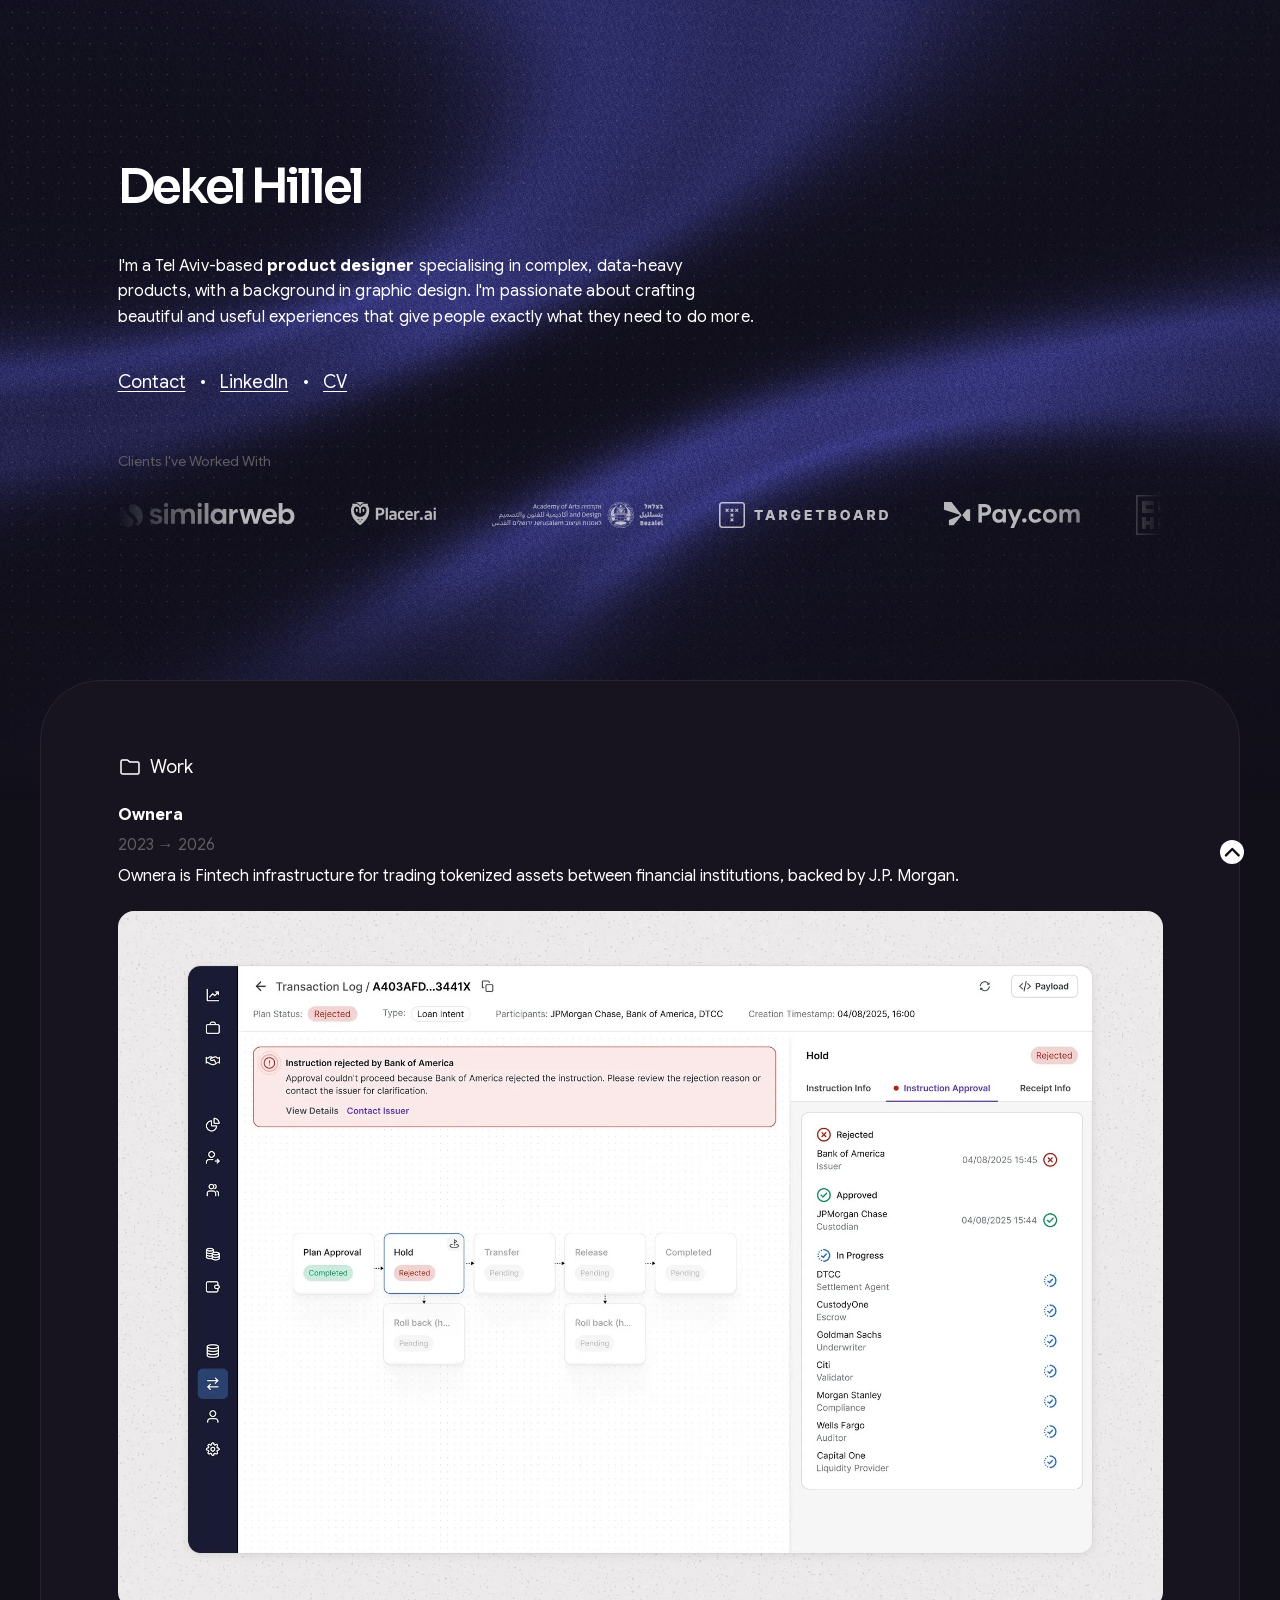
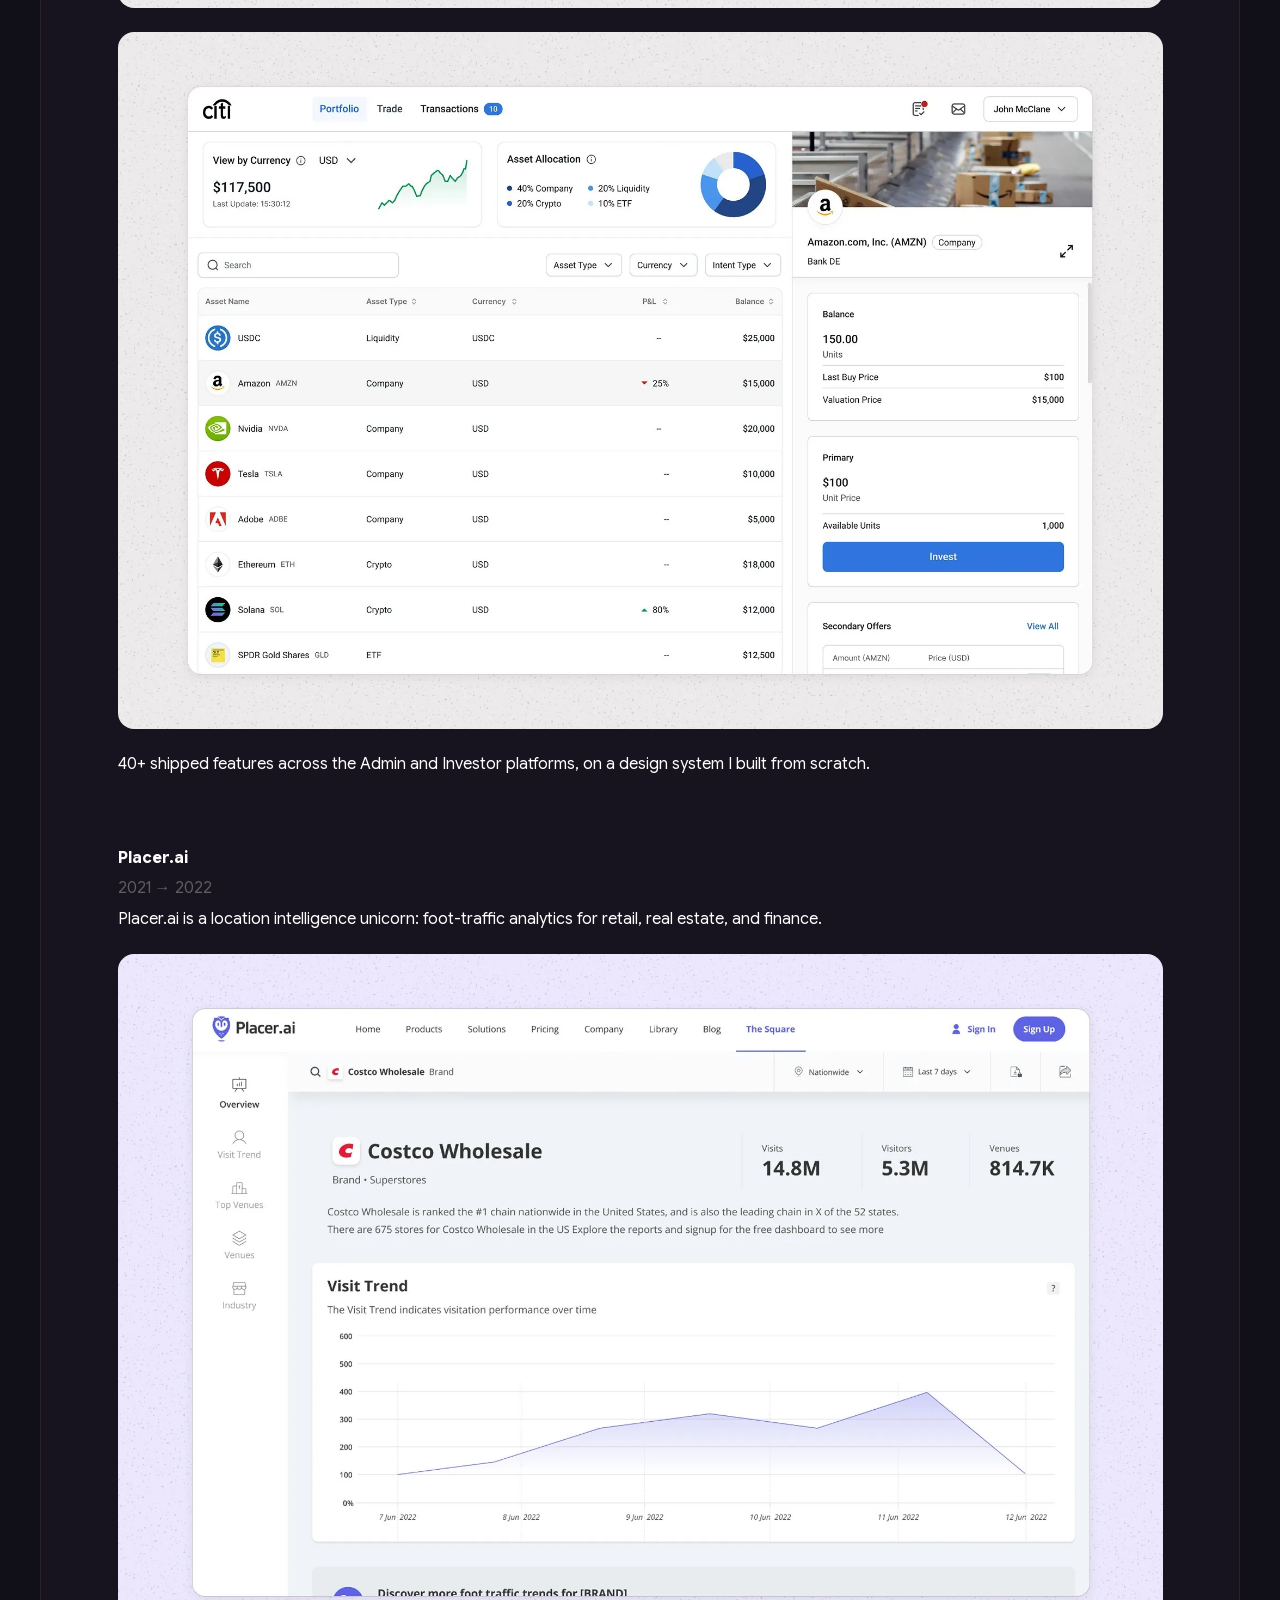
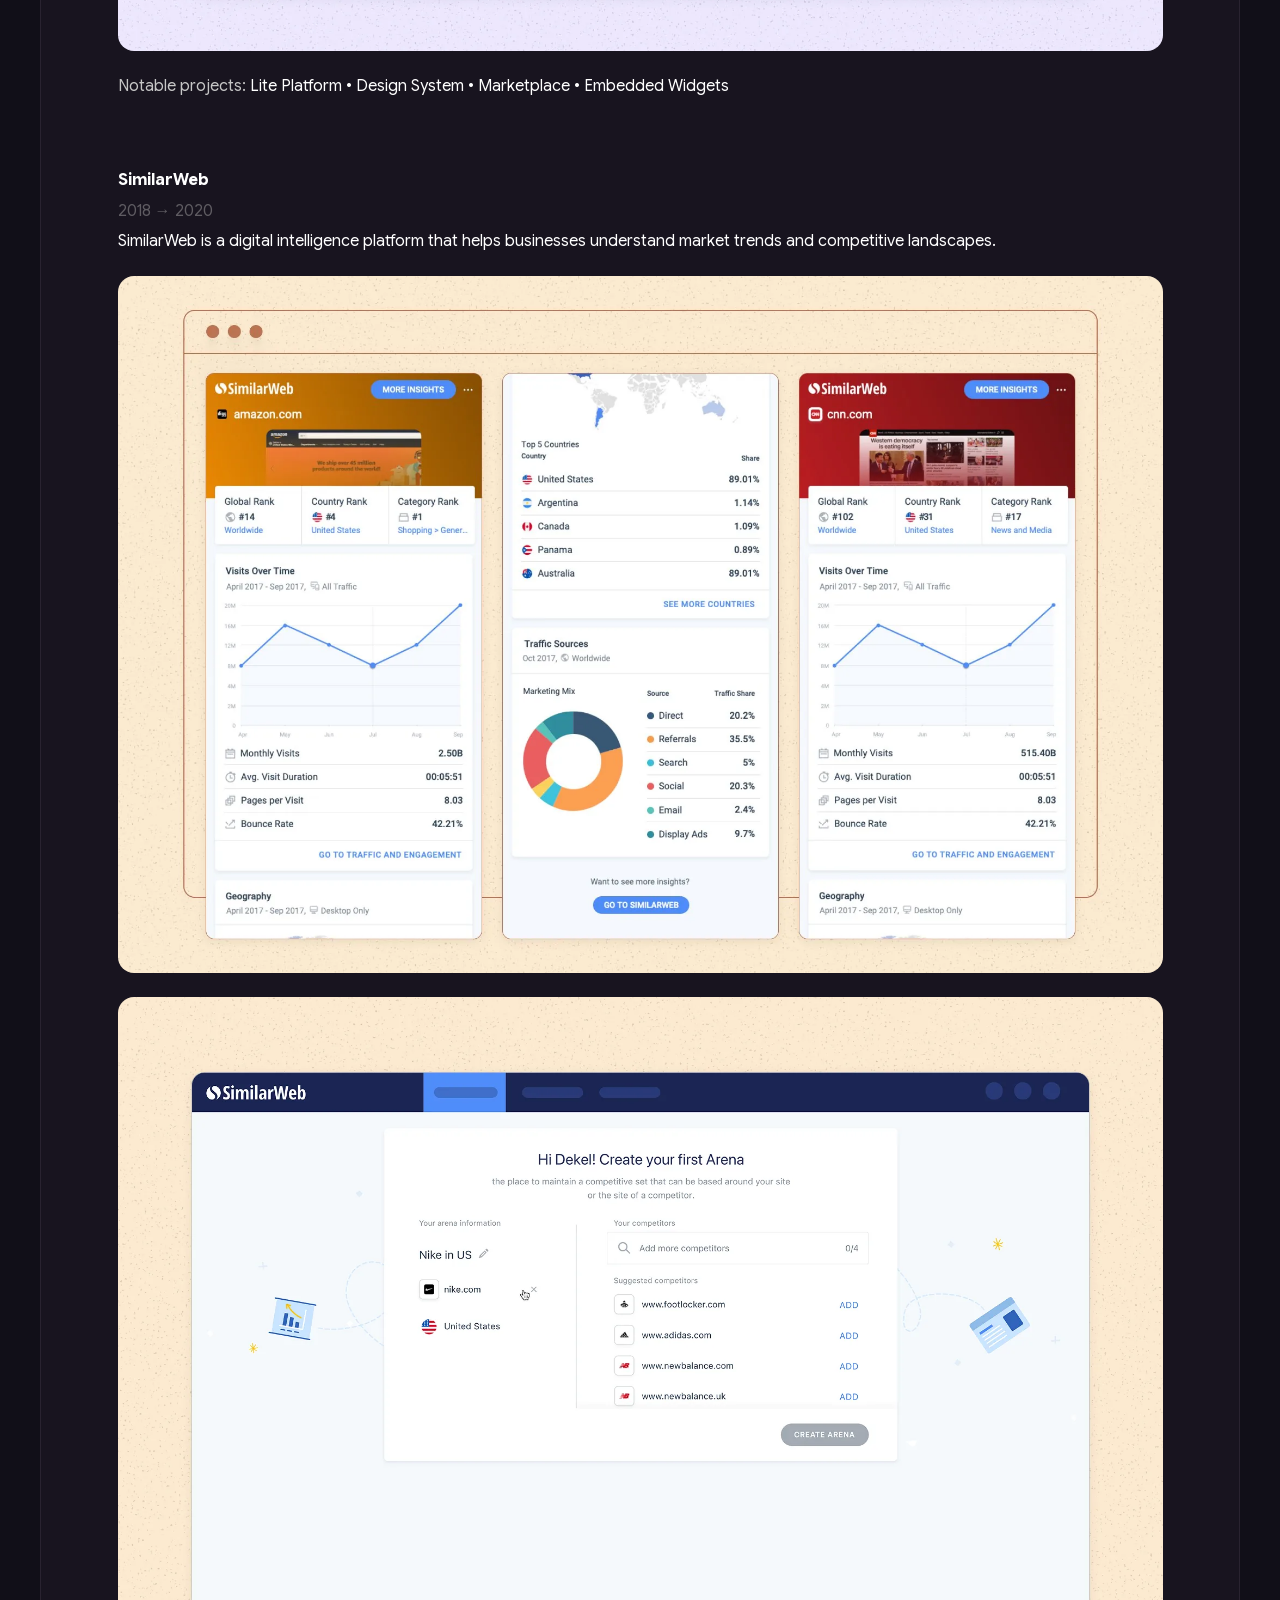
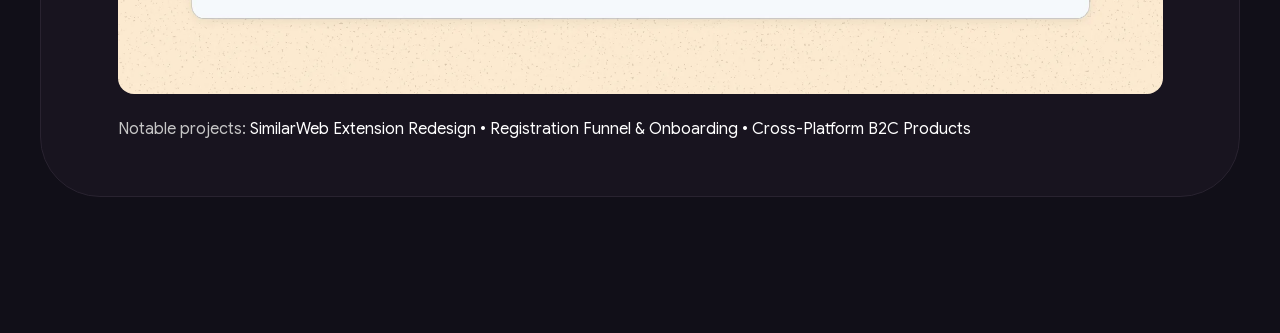
==== commit 71996853: "Update index.html" ====
--- a/index.html
+++ b/index.html
@@ -938,7 +938,7 @@
           <img src="images/002-Placer.png" alt="Placer.ai Lite platform — Costco Wholesale overview with visit trend chart" loading="lazy" decoding="async" width="1920" height="1280">
         </picture>      </div>
 
-      <p class="notable" data-reveal><span class="label">Notable projects: </span>Lite Platform • Design System &amp; React Transformation • Marketplace • Embedded Widgets</p>
+      <p class="notable" data-reveal><span class="label">Notable projects: </span>Lite Platform • Design System • Marketplace • Embedded Widgets</p>
 
       <div class="space" aria-hidden="true"></div>
 
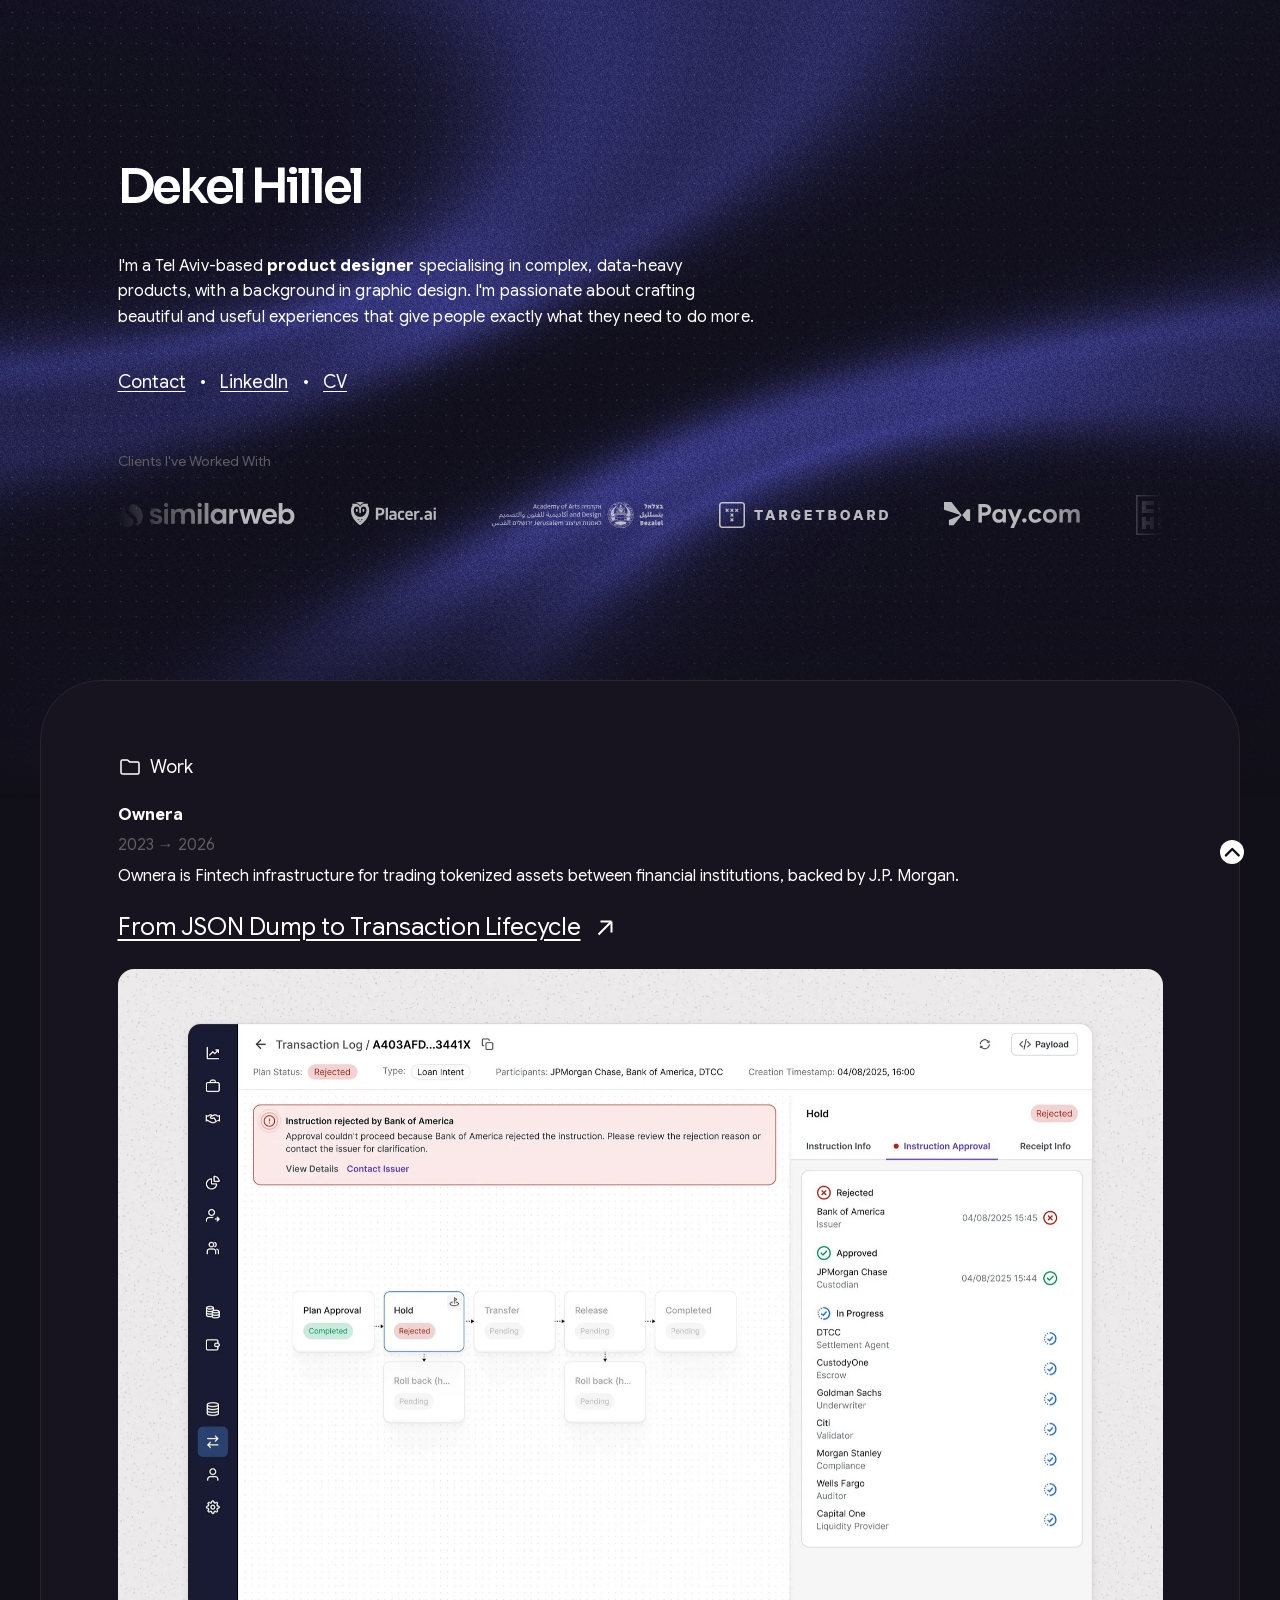
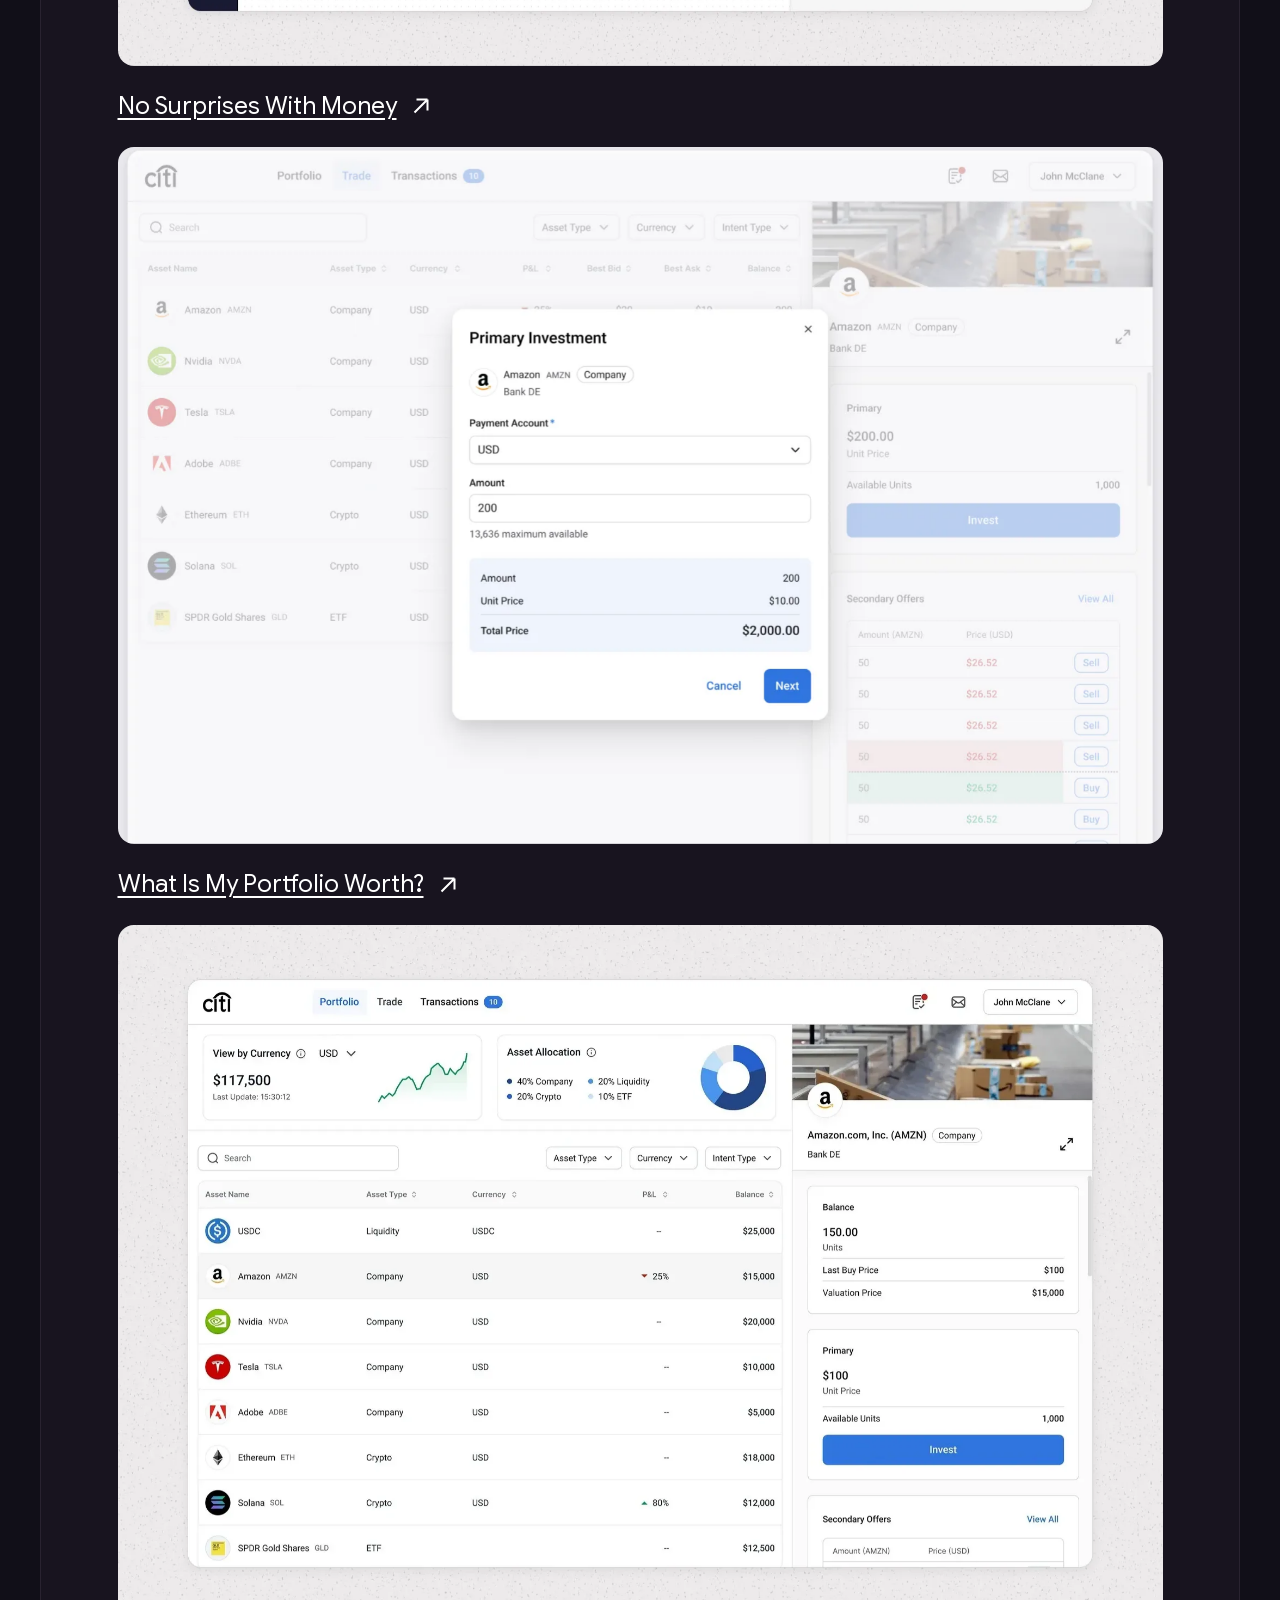
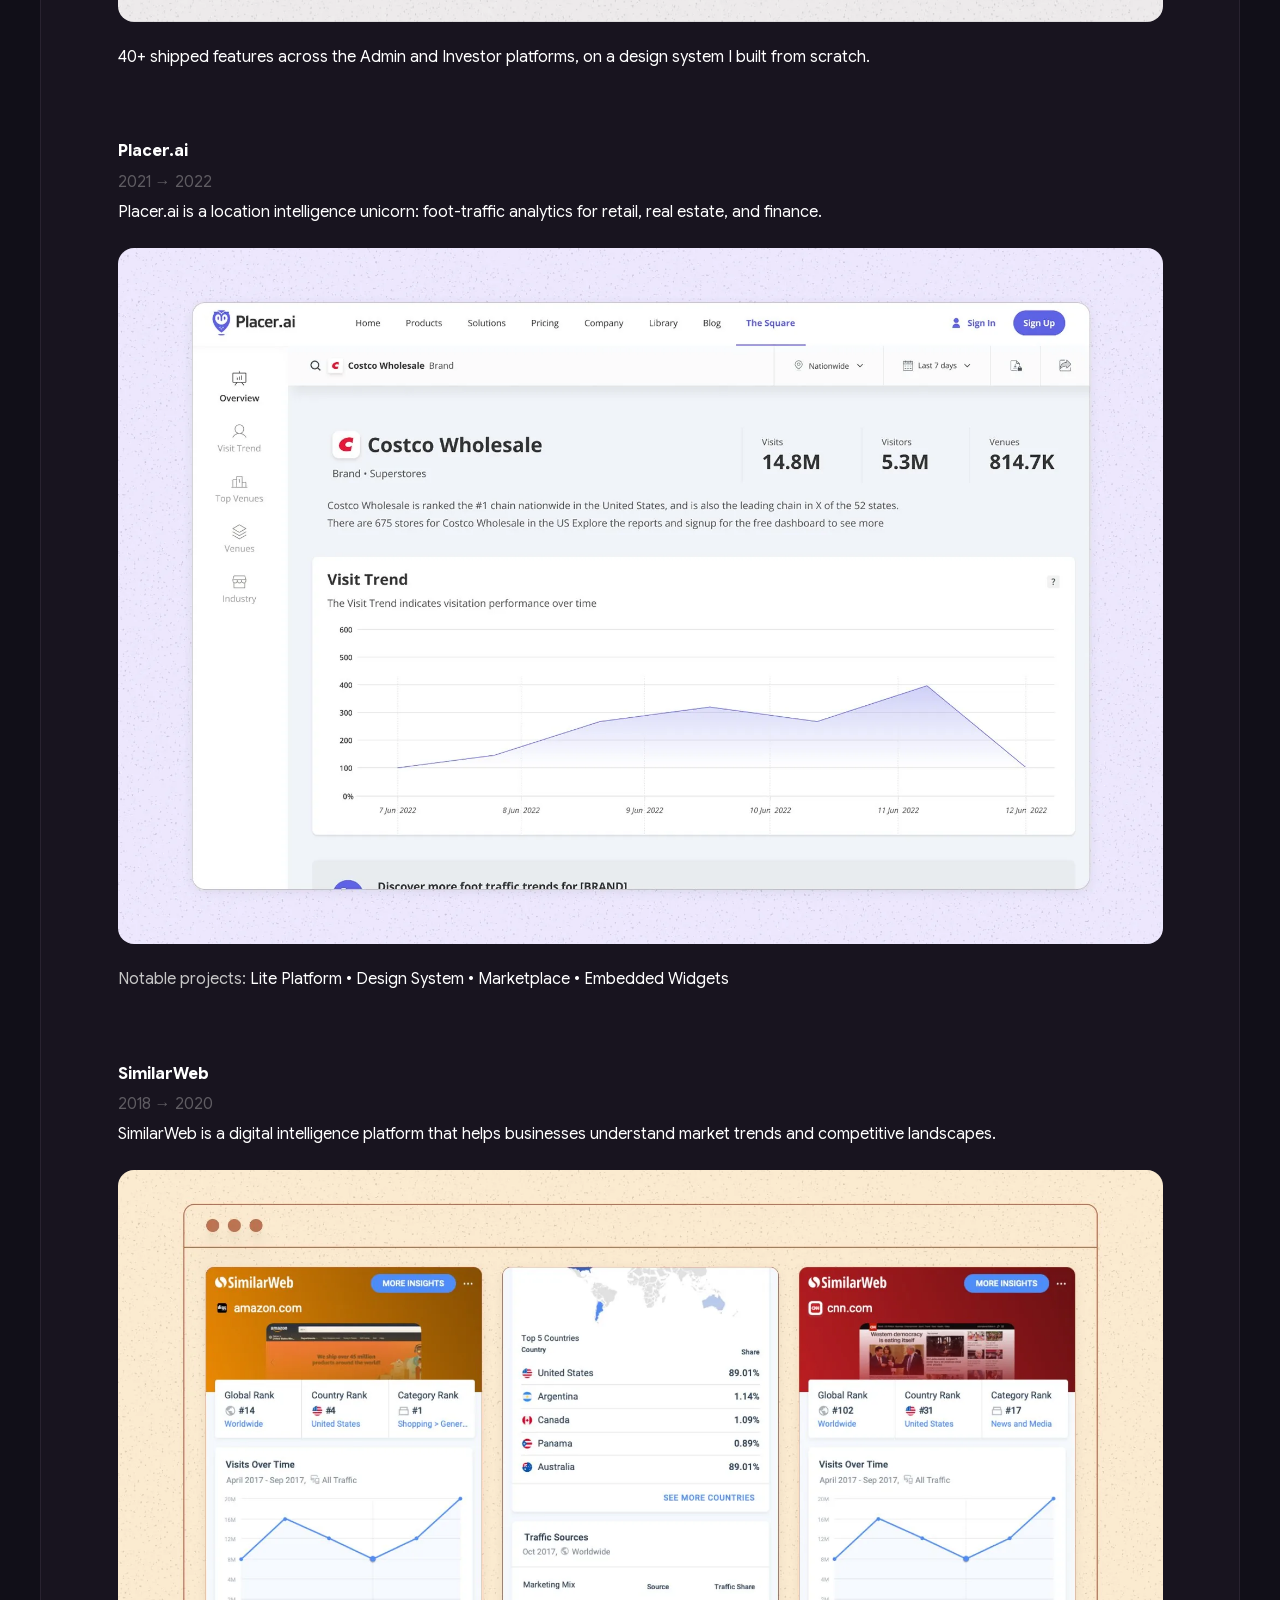
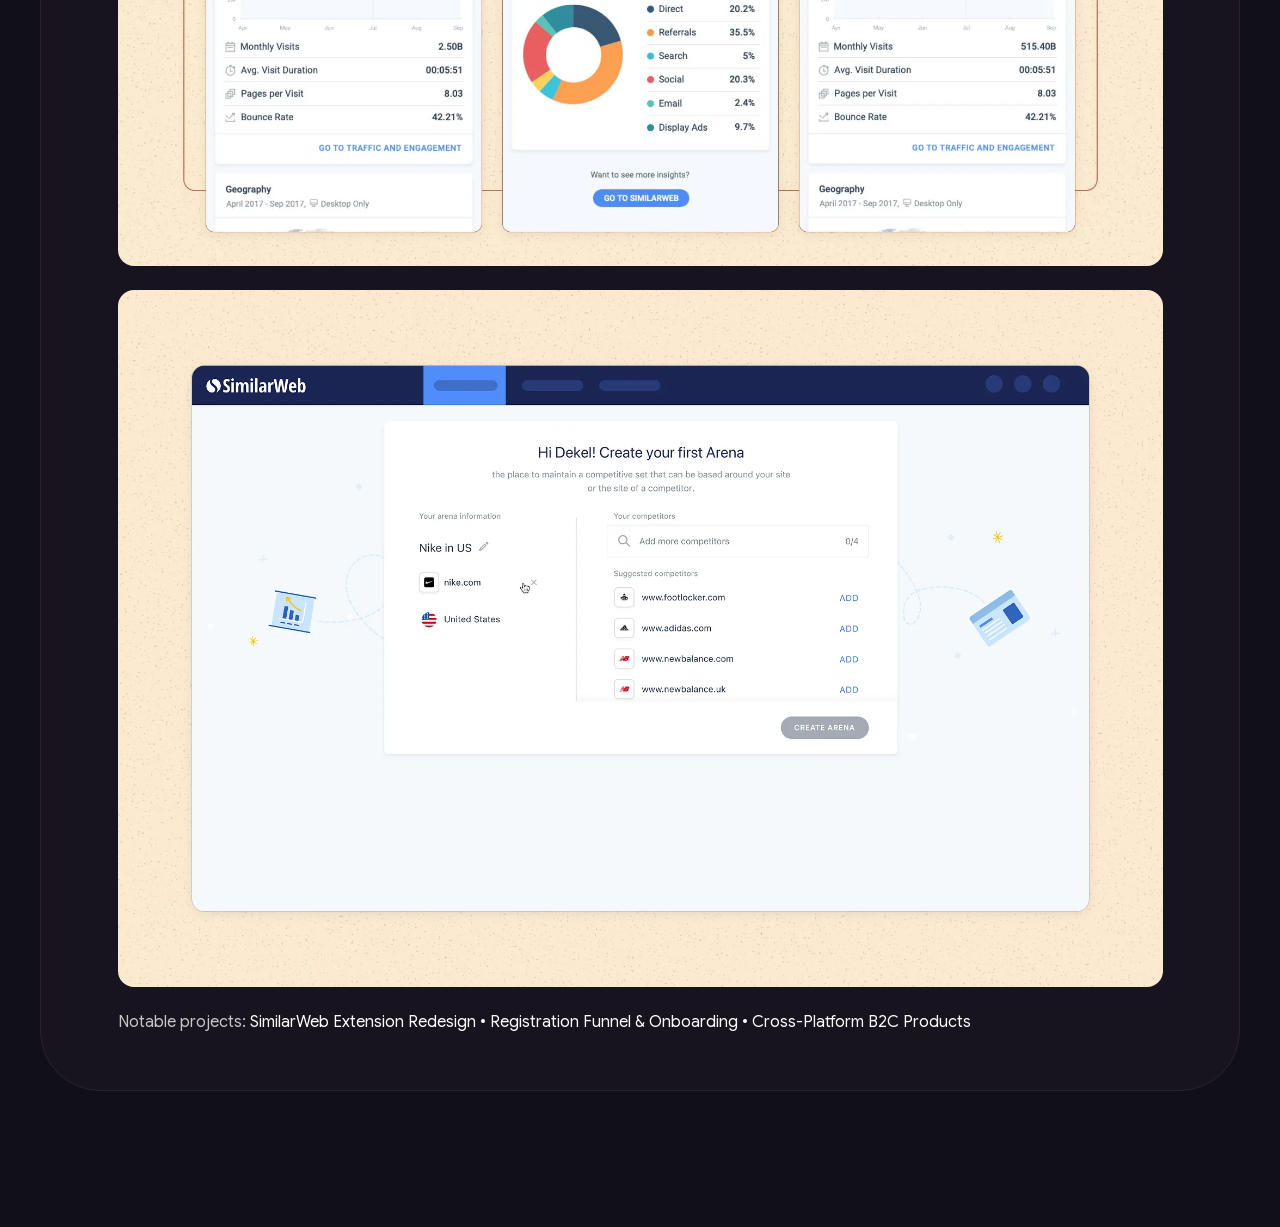
==== commit 024a17ce: "Add No Surprises With Money and Portfolio Worth case studies - New case study pages built on the tra" ====
--- a/index.html
+++ b/index.html
@@ -910,17 +910,44 @@
         <p>Ownera is Fintech infrastructure for trading tokenized assets between financial institutions, backed by J.P. Morgan.</p>
       </section>
 
-      <div class="shot" data-reveal>
+      <a class="case-link" href="transaction-log/" data-reveal>
+        <span>From JSON Dump to Transaction Lifecycle</span>
+        <svg viewBox="0 0 32 32" fill="none" aria-hidden="true">
+          <path d="M9.5 22.5L22.5 9.5M22.5 9.5H11.5M22.5 9.5V20.5" stroke="white" stroke-width="2"/>
+        </svg>
+      </a>
+
+      <a class="shot" href="transaction-log/" data-reveal>
         <picture>
           <source type="image/webp" srcset="images/004-Ownera-admin-960.webp 960w, images/004-Ownera-admin.webp 1920w" sizes="(max-width: 700px) calc(100vw - 96px), (max-width: 1319px) calc(100vw - 192px), 1045px">
           <img src="images/004-Ownera-admin.png" alt="Ownera admin platform — transaction log detail with lifecycle flow and instruction approvals" loading="lazy" decoding="async" width="1920" height="1280">
-        </picture>      </div>
-
-      <div class="shot" data-reveal>
+        </picture>      </a>
+
+      <a class="case-link" href="no-surprises-with-money/" data-reveal>
+        <span>No Surprises With Money</span>
+        <svg viewBox="0 0 32 32" fill="none" aria-hidden="true">
+          <path d="M9.5 22.5L22.5 9.5M22.5 9.5H11.5M22.5 9.5V20.5" stroke="white" stroke-width="2"/>
+        </svg>
+      </a>
+
+      <a class="shot" href="no-surprises-with-money/" data-reveal>
         <picture>
-          <source type="image/webp" srcset="images/003-Ownera-client-960.webp 960w, images/003-Ownera-client.webp 1920w" sizes="(max-width: 700px) calc(100vw - 96px), (max-width: 1319px) calc(100vw - 192px), 1045px">
-          <img src="images/003-Ownera-client.png" alt="Ownera investor platform — portfolio view with asset table and investment panel" loading="lazy" decoding="async" width="1920" height="1280">
-        </picture>      </div>
+          <source type="image/webp" srcset="images/005-Ownera-invest-960.webp 960w, images/005-Ownera-invest.webp 1472w" sizes="(max-width: 700px) calc(100vw - 96px), (max-width: 1319px) calc(100vw - 192px), 1045px">
+          <img src="images/005-Ownera-invest.png" alt="Ownera investor platform — invest flow with a review screen and full cost breakdown" loading="lazy" decoding="async" width="1472" height="991">
+        </picture>      </a>
+
+      <a class="case-link" href="portfolio-worth/" data-reveal>
+        <span>What Is My Portfolio Worth?</span>
+        <svg viewBox="0 0 32 32" fill="none" aria-hidden="true">
+          <path d="M9.5 22.5L22.5 9.5M22.5 9.5H11.5M22.5 9.5V20.5" stroke="white" stroke-width="2"/>
+        </svg>
+      </a>
+
+      <a class="shot" href="portfolio-worth/" data-reveal>
+        <picture>
+          <source type="image/webp" srcset="images/006-Ownera-portfolio-960.webp 960w, images/006-Ownera-portfolio.webp 1920w" sizes="(max-width: 700px) calc(100vw - 96px), (max-width: 1319px) calc(100vw - 192px), 1045px">
+          <img src="images/006-Ownera-portfolio.png" alt="Ownera investor platform — dashboard widget with portfolio value per currency and asset allocation" loading="lazy" decoding="async" width="1920" height="1280">
+        </picture>      </a>
 
       <p class="note" data-reveal>40+ shipped features across the Admin and Investor platforms, on a design system I built from scratch.</p>
 
